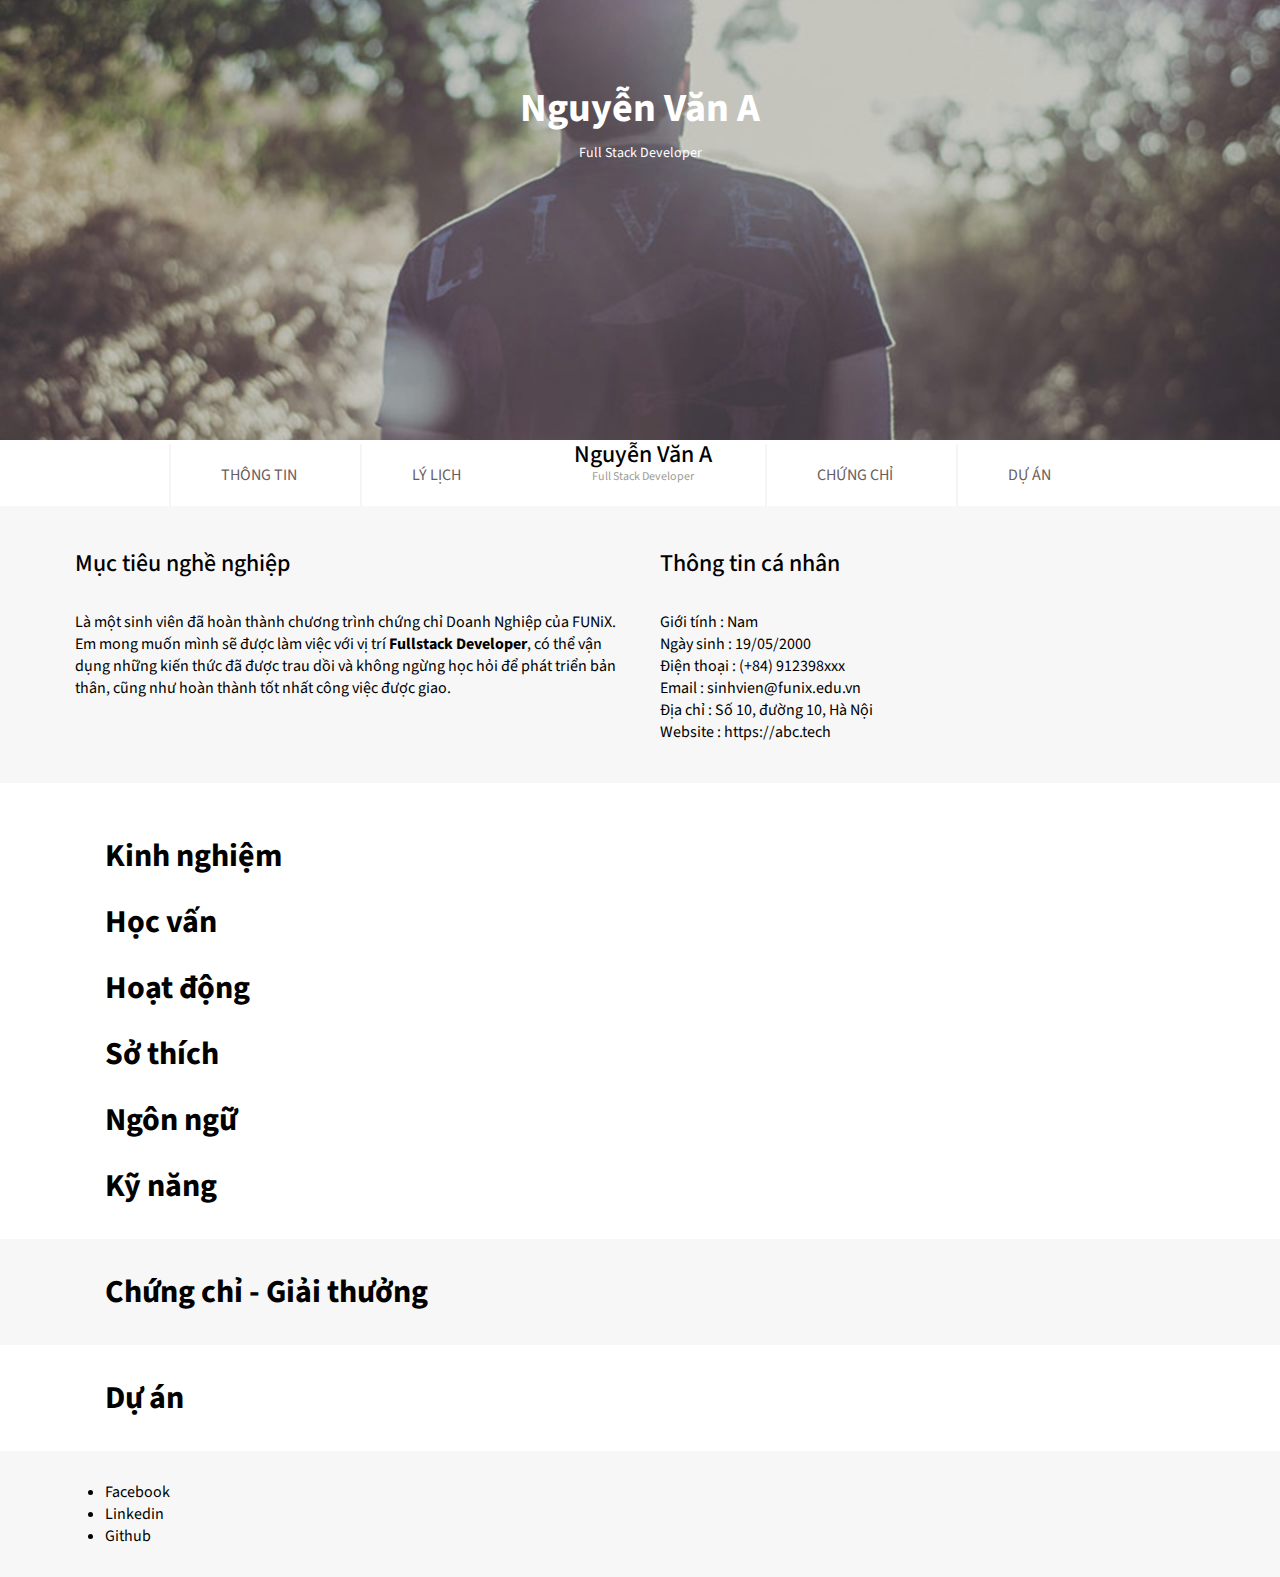
==== Assignment2/index.html @ 5d6d535c "chore: update assignment2" ====
<!DOCTYPE html>
<html lang="en">

<head>
	<meta charset="UTF-8">
	<meta http-equiv="X-UA-Compatible" content="IE=edge">
	<meta name="viewport" content="width=device-width, initial-scale=1.0">
	<link rel="preconnect" href="https://fonts.googleapis.com">
	<link rel="preconnect" href="https://fonts.googleapis.com">
	<link rel="preconnect" href="https://fonts.gstatic.com" crossorigin>
	<link rel="stylesheet" href="https://cdnjs.cloudflare.com/ajax/libs/font-awesome/6.2.1/css/all.min.css"
		integrity="sha512-MV7K8+y+gLIBoVD59lQIYicR65iaqukzvf/nwasF0nqhPay5w/9lJmVM2hMDcnK1OnMGCdVK+iQrJ7lzPJQd1w=="
		crossorigin="anonymous" referrerpolicy="no-referrer" />
	<link
		href="https://fonts.googleapis.com/css2?family=Roboto:ital,wght@0,100;0,300;0,400;0,500;0,700;0,900;1,100;1,300;1,400;1,500;1,700;1,900&family=Source+Sans+Pro:ital,wght@0,200;0,300;0,400;0,600;0,700;0,900;1,200;1,300;1,400;1,600;1,700;1,900&display=swap"
		rel="stylesheet">
	<link rel="stylesheet" href="./css/style.css">
	<link rel="stylesheet" href="./css/font.css">
	<title>Assignment 02</title>
</head>

<body>
	<div id="banner">
		<div class="content">
			<h1>Nguyễn Văn A</h1>
			<span>Full Stack Developer</span>
		</div>
	</div>
	<section id="nav-bar">
		<nav class="container">
			<a href="#"><span>Thông tin</span> <i class="fa-solid fa-user"></i></a>
			<a href="#"><span>Lý lịch</span> <i class="fa-solid fa-file-invoice"></i></i></a>
			<a href="#">
				<h2>Nguyễn Văn A</h2>
				<span>Full Stack Developer</span>
			</a>
			<a href="#"><span>Chứng chỉ</span> <i class="fa-sharp fa-solid fa-envelope "></i></a>
			<a href="#"><span>Dự án</span><i class="fa-sharp fa-solid fa-star"></i></a>
		</nav>
	</section>
	<section id="about" class="bg-grey">
		<div class="container">
			<div id="target">
				<h1 class="section-title">Mục tiêu nghề nghiệp</h1>
				<p> Là một sinh viên đã hoàn thành chương trình chứng chỉ Doanh Nghiệp của FUNiX. Em mong muốn mình sẽ
					được làm việc với vị trí <b>Fullstack Developer</b>, có thể vận dụng những kiến thức đã được trau
					dồi và không ngừng học hỏi để phát triển bản thân, cũng như hoàn thành tốt nhất công việc được giao.
				</p>
			</div>
			<div id="personal-info">
				<h1 class="section-title">Thông tin cá nhân</h1>
				<ul class="mt-40 info">
					<li><span>Giới tính</span> : Nam</li>
					<li><span>Ngày sinh</span> : 19/05/2000</li>
					<li><span>Điện thoại</span> : (+84) 912398xxx</li>
					<li><span>Email</span> : sinhvien@funix.edu.vn</li>
					<li><span>Địa chỉ</span> : Số 10, đường 10, Hà Nội</li>
					<li><span>Website</span> : https://abc.tech</li>
				</ul>
			</div>
		</div>
	</section>
	<section id="job-info">
		<div class="container">
			<div style="margin-top: 20px">
				<h1>Kinh nghiệm</h1>
			</div>
			<div style="margin-top: 20px">
				<h1>Học vấn</h1>
			</div>
			<div style="margin-top: 20px">
				<h1>Hoạt động</h1>
			</div>
			<div style="margin-top: 20px">
				<h1>Sở thích</h1>
			</div>
			<div style="margin-top: 20px">
				<h1>Ngôn ngữ</h1>
			</div>
			<div style="margin-top: 20px">
				<h1>Kỹ năng</h1>
			</div>
		</div>
	</section>
	<section id="certificate" class="bg-grey">
		<div class="container">
			<h1 class="section-title"> Chứng chỉ - Giải thưởng </h1>
		</div>
	</section>
	<section id="project">
		<div class="container">
			<h1 class="section-title"> Dự án </h1>
		</div>
	</section>
	<section id="footer" class="bg-grey">
		<div class="container">
			<ul>
				<li>Facebook</li>
				<li>Linkedin</li>
				<li>Github</li>
			</ul>
		</div>
	</section>
</body>

</html>
---- Assignment2/css/style.css ----
* {
    margin: 0px;
    padding: 0px;
    box-sizing: border-box;
}
body {
    font-family: 'Source Sans Pro', sans-serif;
}

.bg-grey {
    background: #f7f7f7;
}

section > .container{
    width: 1170px;
    margin: auto;
    display: block;
    padding: 30px 50px;
}

#nav-bar {
    text-align: center;
}

/* Banner */
#banner {
    color: white;
    height: 440px;
    background-image: url(../images/banner.jpg);
    background-size: cover;
    background-position: top;
    background-repeat: no-repeat;
}
#banner div.content {
    width: 100%;
    height: 100%;
    text-align: center;
    background-color: #4a424242;
    padding-top: 80px;
    font-size: 20px;
    z-index: 2;
}
#banner span {
    font-size: 14px;
}
/* Navbar */
#nav-bar .container {
    padding: 0px;
}
#nav-bar nav.container a{
    min-height: 100%;
    padding: 20px 50px;
    text-align: center;
    border-left: 2px solid whitesmoke;
    font-size: 16px;
    display: inline-block;
    text-decoration: none;
    text-transform: uppercase;
    color: rgb(105, 93, 93);
}
#nav-bar nav.container a:nth-child(3) {
    border-left: none;
    padding: 0px;
    height: 100%;
    padding: 5px 50px;
    display: inline-block;
    line-height: 20px;
}
#nav-bar nav.container a:nth-child(3) span {
    text-transform: capitalize;
    font-size: 12px;
    color: rgb(156, 156, 149);
}
#nav-bar nav.container a:nth-child(3) h2 {
    font-weight: 500;
    text-transform: capitalize;
    color: black;
    font-size: 24px;
}
#nav-bar nav.container i {
    margin-left: 10px;
    font-size: 12px;
    color: #0079bc;
}
/* about */
#about .container {
    display: grid;
    grid-template-columns: 1fr 1fr;
    padding: 0px;
}
#about .container > div {
    padding: 40px 20px;
}
#target {
    background-color: #f7f7f7;
}
#about .container > div .section-title {
    font-size: 24px;
    font-weight: 500;
    color: black;
    margin-bottom: 30px;
}
#personal-info .info {
    list-style: none;
}
---- Assignment2/css/font.css ----
@font-face {
	font-family: 'open_sanslight';
	src: url('../fonts/OpenSans-Light-webfont.eot');
	src: url('../fonts/OpenSans-Light-webfont.eot#iefix') format('embedded-opentype'),
		url('../fonts/OpenSans-Light-webfont.woff') format('woff'),
		url('../fonts/OpenSans-Light-webfont.ttf') format('truetype'),
		url('../fonts/OpenSans-Light-webfont.svg#open_sanslight') format('svg');
	font-weight: normal;
	font-style: normal;

}

@font-face {
	font-family: 'open_sansitalic';
	src: url('../fonts/OpenSans-Italic-webfont.eot');
	src: url('../fonts/OpenSans-Italic-webfont.eot#iefix') format('embedded-opentype'),
		url('../fonts/OpenSans-Italic-webfont.woff') format('woff'),
		url('../fonts/OpenSans-Italic-webfont.ttf') format('truetype'),
		url('../fonts/OpenSans-Italic-webfont.svg#open_sansitalic') format('svg');
	font-weight: normal;
	font-style: normal;

}

@font-face {
	font-family: 'open_sanssemibold';
	src: url('../fonts/OpenSans-Semibold-webfont.eot');
	src: url('../fonts/OpenSans-Semibold-webfont.eot#iefix') format('embedded-opentype'),
		url('../fonts/OpenSans-Semibold-webfont.woff') format('woff'),
		url('../fonts/OpenSans-Semibold-webfont.ttf') format('truetype'),
		url('../fonts/OpenSans-Semibold-webfont.svg#open_sanssemibold') format('svg');
	font-weight: normal;
	font-style: normal;

}


@font-face {
	font-family: 'open_sanslight_italic';
	src: url('../fonts/OpenSans-LightItalic-webfont.eot');
	src: url('../fonts/OpenSans-LightItalic-webfont.eot#iefix') format('embedded-opentype'),
		url('../fonts/OpenSans-LightItalic-webfont.woff') format('woff'),
		url('../fonts/OpenSans-LightItalic-webfont.ttf') format('truetype'),
		url('../fonts/OpenSans-LightItalic-webfont.svg#open_sanslight_italic') format('svg');
	font-weight: normal;
	font-style: normal;

}

@font-face {
	font-family: 'open_sansregular';
	src: url('../fonts/OpenSans-Regular-webfont.eot');
	src: url('../fonts/OpenSans-Regular-webfont.eot#iefix') format('embedded-opentype'),
		url('../fonts/OpenSans-Regular-webfont.woff') format('woff'),
		url('../fonts/OpenSans-Regular-webfont.ttf') format('truetype'),
		url('../fonts/OpenSans-Regular-webfont.svg#open_sansregular') format('svg');
	font-weight: normal;
	font-style: normal;

}


@font-face {
	font-family: 'fontello';
	src: url('../fonts/fontello.eot');
	src: url('../fonts/fontello.eot#iefix') format('embedded-opentype'),
		url('../fonts/fontello.woff') format('woff'),
		url('../fonts/fontello.ttf') format('truetype'),
		url('../fonts/fontello.svg#fontello') format('svg');
	font-weight: normal;
	font-style: normal;
}

[class^="icon-"]:before,
[class*=" icon-"]:before {
	font-family: "fontello";
	font-style: normal;
	font-weight: normal;
	speak: none;

	display: inline-block;
	text-decoration: inherit;
	width: 1em;
	margin-right: .2em;
	text-align: center;
	/* opacity: .8; */

	/* For safety - reset parent styles, that can break glyph codes*/
	font-variant: normal;
	text-transform: none;

	/* fix buttons height, for twitter bootstrap */
	line-height: 1em;

	/* Animation center compensation - margins should be symmetric */
	/* remove if not needed */
	margin-left: .2em;

	/* you can be more comfortable with increased icons size */
	/* font-size: 120%; */

	/* Font smoothing. That was taken from TWBS */
	-webkit-font-smoothing: antialiased;
	-moz-osx-font-smoothing: grayscale;

	/* Uncomment for 3D effect */
	/* text-shadow: 1px 1px 1px rgba(127, 127, 127, 0.3); */
}

.icon-emo-happy:before {
	content: '\e800';
}

/* '' */
.icon-emo-wink:before {
	content: '\e801';
}

/* '' */
.icon-emo-wink2:before {
	content: '\e802';
}

/* '' */
.icon-emo-unhappy:before {
	content: '\e803';
}

/* '' */
.icon-emo-sleep:before {
	content: '\e804';
}

/* '' */
.icon-emo-thumbsup:before {
	content: '\e805';
}

/* '' */
.icon-emo-devil:before {
	content: '\e806';
}

/* '' */
.icon-emo-surprised:before {
	content: '\e807';
}

/* '' */
.icon-emo-tongue:before {
	content: '\e808';
}

/* '' */
.icon-emo-coffee:before {
	content: '\e809';
}

/* '' */
.icon-emo-sunglasses:before {
	content: '\e80a';
}

/* '' */
.icon-emo-displeased:before {
	content: '\e80b';
}

/* '' */
.icon-emo-beer:before {
	content: '\e80c';
}

/* '' */
.icon-emo-grin:before {
	content: '\e80d';
}

/* '' */
.icon-emo-angry:before {
	content: '\e80e';
}

/* '' */
.icon-emo-saint:before {
	content: '\e80f';
}

/* '' */
.icon-emo-cry:before {
	content: '\e810';
}

/* '' */
.icon-emo-shoot:before {
	content: '\e811';
}

/* '' */
.icon-emo-squint:before {
	content: '\e812';
}

/* '' */
.icon-emo-laugh:before {
	content: '\e813';
}

/* '' */
.icon-spin1:before {
	content: '\e814';
}

/* '' */
.icon-spin2:before {
	content: '\e815';
}

/* '' */
.icon-spin3:before {
	content: '\e816';
}

/* '' */
.icon-spin4:before {
	content: '\e817';
}

/* '' */
.icon-spin5:before {
	content: '\e818';
}

/* '' */
.icon-spin6:before {
	content: '\e819';
}

/* '' */
.icon-firefox:before {
	content: '\e81a';
}

/* '' */
.icon-chrome:before {
	content: '\e81b';
}

/* '' */
.icon-opera:before {
	content: '\e81c';
}

/* '' */
.icon-ie:before {
	content: '\e81d';
}

/* '' */
.icon-crown:before {
	content: '\e81e';
}

/* '' */
.icon-crown-plus:before {
	content: '\e81f';
}

/* '' */
.icon-crown-minus:before {
	content: '\e820';
}

/* '' */
.icon-marquee:before {
	content: '\e821';
}

/* '' */
.icon-glass:before {
	content: '\e822';
}

/* '' */
.icon-music:before {
	content: '\e823';
}

/* '' */
.icon-search:before {
	content: '\e824';
}

/* '' */
.icon-mail:before {
	content: '\e825';
}

/* '' */
.icon-mail-alt:before {
	content: '\e826';
}

/* '' */
.icon-mail-squared:before {
	content: '\e827';
}

/* '' */
.icon-heart:before {
	content: '\e828';
}

/* '' */
.icon-heart-empty:before {
	content: '\e829';
}

/* '' */
.icon-star-1:before {
	content: '\e82a';
}

/* '' */
.icon-star-empty-1:before {
	content: '\e82b';
}

/* '' */
.icon-star-half:before {
	content: '\e82c';
}

/* '' */
.icon-star-half-alt:before {
	content: '\e82d';
}

/* '' */
.icon-user:before {
	content: '\e82e';
}

/* '' */
.icon-user-plus:before {
	content: '\e82f';
}

/* '' */
.icon-user-times:before {
	content: '\e830';
}

/* '' */
.icon-users:before {
	content: '\e831';
}

/* '' */
.icon-male:before {
	content: '\e832';
}

/* '' */
.icon-female:before {
	content: '\e833';
}

/* '' */
.icon-child:before {
	content: '\e834';
}

/* '' */
.icon-user-secret:before {
	content: '\e835';
}

/* '' */
.icon-video:before {
	content: '\e836';
}

/* '' */
.icon-videocam:before {
	content: '\e837';
}

/* '' */
.icon-picture:before {
	content: '\e838';
}

/* '' */
.icon-camera:before {
	content: '\e839';
}

/* '' */
.icon-camera-alt:before {
	content: '\e83a';
}

/* '' */
.icon-th-large:before {
	content: '\e83b';
}

/* '' */
.icon-th:before {
	content: '\e83c';
}

/* '' */
.icon-th-list:before {
	content: '\e83d';
}

/* '' */
.icon-ok:before {
	content: '\e83e';
}

/* '' */
.icon-ok-circled:before {
	content: '\e83f';
}

/* '' */
.icon-ok-circled2:before {
	content: '\e840';
}

/* '' */
.icon-ok-squared:before {
	content: '\e841';
}

/* '' */
.icon-cancel:before {
	content: '\e842';
}

/* '' */
.icon-cancel-circled:before {
	content: '\e843';
}

/* '' */
.icon-cancel-circled2:before {
	content: '\e844';
}

/* '' */
.icon-plus:before {
	content: '\e845';
}

/* '' */
.icon-plus-circled:before {
	content: '\e846';
}

/* '' */
.icon-plus-squared:before {
	content: '\e847';
}

/* '' */
.icon-plus-squared-alt:before {
	content: '\e848';
}

/* '' */
.icon-minus:before {
	content: '\e849';
}

/* '' */
.icon-minus-circled:before {
	content: '\e84a';
}

/* '' */
.icon-minus-squared:before {
	content: '\e84b';
}

/* '' */
.icon-minus-squared-alt:before {
	content: '\e84c';
}

/* '' */
.icon-help:before {
	content: '\e84d';
}

/* '' */
.icon-help-circled:before {
	content: '\e84e';
}

/* '' */
.icon-info-circled:before {
	content: '\e84f';
}

/* '' */
.icon-info:before {
	content: '\e850';
}

/* '' */
.icon-home:before {
	content: '\e851';
}

/* '' */
.icon-link:before {
	content: '\e852';
}

/* '' */
.icon-unlink:before {
	content: '\e853';
}

/* '' */
.icon-link-ext:before {
	content: '\e854';
}

/* '' */
.icon-link-ext-alt:before {
	content: '\e855';
}

/* '' */
.icon-attach:before {
	content: '\e856';
}

/* '' */
.icon-lock:before {
	content: '\e857';
}

/* '' */
.icon-lock-open:before {
	content: '\e858';
}

/* '' */
.icon-lock-open-alt:before {
	content: '\e859';
}

/* '' */
.icon-pin:before {
	content: '\e85a';
}

/* '' */
.icon-eye:before {
	content: '\e85b';
}

/* '' */
.icon-eye-off:before {
	content: '\e85c';
}

/* '' */
.icon-tag-1:before {
	content: '\e85d';
}

/* '' */
.icon-tags:before {
	content: '\e85e';
}

/* '' */
.icon-bookmark:before {
	content: '\e85f';
}

/* '' */
.icon-bookmark-empty:before {
	content: '\e860';
}

/* '' */
.icon-flag:before {
	content: '\e861';
}

/* '' */
.icon-flag-empty:before {
	content: '\e862';
}

/* '' */
.icon-flag-checkered:before {
	content: '\e863';
}

/* '' */
.icon-thumbs-up:before {
	content: '\e864';
}

/* '' */
.icon-thumbs-down:before {
	content: '\e865';
}

/* '' */
.icon-thumbs-up-alt:before {
	content: '\e866';
}

/* '' */
.icon-thumbs-down-alt:before {
	content: '\e867';
}

/* '' */
.icon-download:before {
	content: '\e868';
}

/* '' */
.icon-upload:before {
	content: '\e869';
}

/* '' */
.icon-download-cloud:before {
	content: '\e86a';
}

/* '' */
.icon-upload-cloud:before {
	content: '\e86b';
}

/* '' */
.icon-reply:before {
	content: '\e86c';
}

/* '' */
.icon-reply-all:before {
	content: '\e86d';
}

/* '' */
.icon-forward:before {
	content: '\e86e';
}

/* '' */
.icon-quote-left:before {
	content: '\e86f';
}

/* '' */
.icon-quote-right:before {
	content: '\e870';
}

/* '' */
.icon-code:before {
	content: '\e871';
}

/* '' */
.icon-export:before {
	content: '\e872';
}

/* '' */
.icon-export-alt:before {
	content: '\e873';
}

/* '' */
.icon-share:before {
	content: '\e874';
}

/* '' */
.icon-share-squared:before {
	content: '\e875';
}

/* '' */
.icon-pencil:before {
	content: '\e876';
}

/* '' */
.icon-pencil-squared:before {
	content: '\e877';
}

/* '' */
.icon-edit:before {
	content: '\e878';
}

/* '' */
.icon-print:before {
	content: '\e879';
}

/* '' */
.icon-retweet:before {
	content: '\e87a';
}

/* '' */
.icon-keyboard:before {
	content: '\e87b';
}

/* '' */
.icon-gamepad:before {
	content: '\e87c';
}

/* '' */
.icon-comment:before {
	content: '\e87d';
}

/* '' */
.icon-chat:before {
	content: '\e87e';
}

/* '' */
.icon-comment-empty:before {
	content: '\e87f';
}

/* '' */
.icon-chat-empty:before {
	content: '\e880';
}

/* '' */
.icon-bell:before {
	content: '\e881';
}

/* '' */
.icon-bell-alt:before {
	content: '\e882';
}

/* '' */
.icon-bell-off:before {
	content: '\e883';
}

/* '' */
.icon-bell-off-empty:before {
	content: '\e884';
}

/* '' */
.icon-attention-alt:before {
	content: '\e885';
}

/* '' */
.icon-attention:before {
	content: '\e886';
}

/* '' */
.icon-attention-circled:before {
	content: '\e887';
}

/* '' */
.icon-location:before {
	content: '\e888';
}

/* '' */
.icon-direction:before {
	content: '\e889';
}

/* '' */
.icon-compass:before {
	content: '\e88a';
}

/* '' */
.icon-trash:before {
	content: '\e88b';
}

/* '' */
.icon-trash-empty:before {
	content: '\e88c';
}

/* '' */
.icon-doc:before {
	content: '\e88d';
}

/* '' */
.icon-docs:before {
	content: '\e88e';
}

/* '' */
.icon-doc-text:before {
	content: '\e88f';
}

/* '' */
.icon-doc-inv:before {
	content: '\e890';
}

/* '' */
.icon-doc-text-inv:before {
	content: '\e891';
}

/* '' */
.icon-file-pdf:before {
	content: '\e892';
}

/* '' */
.icon-file-word:before {
	content: '\e893';
}

/* '' */
.icon-file-excel:before {
	content: '\e894';
}

/* '' */
.icon-file-powerpoint:before {
	content: '\e895';
}

/* '' */
.icon-file-image:before {
	content: '\e896';
}

/* '' */
.icon-file-archive:before {
	content: '\e897';
}

/* '' */
.icon-file-audio:before {
	content: '\e898';
}

/* '' */
.icon-file-video:before {
	content: '\e899';
}

/* '' */
.icon-file-code:before {
	content: '\e89a';
}

/* '' */
.icon-folder:before {
	content: '\e89b';
}

/* '' */
.icon-folder-open:before {
	content: '\e89c';
}

/* '' */
.icon-folder-empty:before {
	content: '\e89d';
}

/* '' */
.icon-folder-open-empty:before {
	content: '\e89e';
}

/* '' */
.icon-box:before {
	content: '\e89f';
}

/* '' */
.icon-rss:before {
	content: '\e8a0';
}

/* '' */
.icon-rss-squared:before {
	content: '\e8a1';
}

/* '' */
.icon-phone:before {
	content: '\e8a2';
}

/* '' */
.icon-phone-squared:before {
	content: '\e8a3';
}

/* '' */
.icon-fax:before {
	content: '\e8a4';
}

/* '' */
.icon-menu:before {
	content: '\e8a5';
}

/* '' */
.icon-cog:before {
	content: '\e8a6';
}

/* '' */
.icon-cog-alt:before {
	content: '\e8a7';
}

/* '' */
.icon-wrench:before {
	content: '\e8a8';
}

/* '' */
.icon-sliders:before {
	content: '\e8a9';
}

/* '' */
.icon-basket:before {
	content: '\e8aa';
}

/* '' */
.icon-cart-plus:before {
	content: '\e8ab';
}

/* '' */
.icon-cart-arrow-down:before {
	content: '\e8ac';
}

/* '' */
.icon-calendar:before {
	content: '\e8ad';
}

/* '' */
.icon-calendar-empty:before {
	content: '\e8ae';
}

/* '' */
.icon-login:before {
	content: '\e8af';
}

/* '' */
.icon-logout:before {
	content: '\e8b0';
}

/* '' */
.icon-mic:before {
	content: '\e8b1';
}

/* '' */
.icon-mute:before {
	content: '\e8b2';
}

/* '' */
.icon-volume-off:before {
	content: '\e8b3';
}

/* '' */
.icon-volume-down:before {
	content: '\e8b4';
}

/* '' */
.icon-volume-up:before {
	content: '\e8b5';
}

/* '' */
.icon-headphones:before {
	content: '\e8b6';
}

/* '' */
.icon-clock:before {
	content: '\e8b7';
}

/* '' */
.icon-lightbulb:before {
	content: '\e8b8';
}

/* '' */
.icon-block:before {
	content: '\e8b9';
}

/* '' */
.icon-resize-full:before {
	content: '\e8ba';
}

/* '' */
.icon-resize-full-alt:before {
	content: '\e8bb';
}

/* '' */
.icon-resize-small:before {
	content: '\e8bc';
}

/* '' */
.icon-resize-vertical:before {
	content: '\e8bd';
}

/* '' */
.icon-resize-horizontal:before {
	content: '\e8be';
}

/* '' */
.icon-move:before {
	content: '\e8bf';
}

/* '' */
.icon-zoom-in:before {
	content: '\e8c0';
}

/* '' */
.icon-zoom-out:before {
	content: '\e8c1';
}

/* '' */
.icon-down-circled2:before {
	content: '\e8c2';
}

/* '' */
.icon-up-circled2:before {
	content: '\e8c3';
}

/* '' */
.icon-left-circled2:before {
	content: '\e8c4';
}

/* '' */
.icon-right-circled2:before {
	content: '\e8c5';
}

/* '' */
.icon-down-dir:before {
	content: '\e8c6';
}

/* '' */
.icon-up-dir:before {
	content: '\e8c7';
}

/* '' */
.icon-left-dir:before {
	content: '\e8c8';
}

/* '' */
.icon-right-dir:before {
	content: '\e8c9';
}

/* '' */
.icon-down-open:before {
	content: '\e8ca';
}

/* '' */
.icon-left-open:before {
	content: '\e8cb';
}

/* '' */
.icon-right-open:before {
	content: '\e8cc';
}

/* '' */
.icon-up-open:before {
	content: '\e8cd';
}

/* '' */
.icon-angle-left:before {
	content: '\e8ce';
}

/* '' */
.icon-angle-right:before {
	content: '\e8cf';
}

/* '' */
.icon-angle-up:before {
	content: '\e8d0';
}

/* '' */
.icon-angle-down:before {
	content: '\e8d1';
}

/* '' */
.icon-angle-circled-left:before {
	content: '\e8d2';
}

/* '' */
.icon-angle-circled-right:before {
	content: '\e8d3';
}

/* '' */
.icon-angle-circled-up:before {
	content: '\e8d4';
}

/* '' */
.icon-angle-circled-down:before {
	content: '\e8d5';
}

/* '' */
.icon-angle-double-left:before {
	content: '\e8d6';
}

/* '' */
.icon-angle-double-right:before {
	content: '\e8d7';
}

/* '' */
.icon-angle-double-up:before {
	content: '\e8d8';
}

/* '' */
.icon-angle-double-down:before {
	content: '\e8d9';
}

/* '' */
.icon-down:before {
	content: '\e8da';
}

/* '' */
.icon-left:before {
	content: '\e8db';
}

/* '' */
.icon-right:before {
	content: '\e8dc';
}

/* '' */
.icon-up:before {
	content: '\e8dd';
}

/* '' */
.icon-down-big:before {
	content: '\e8de';
}

/* '' */
.icon-left-big:before {
	content: '\e8df';
}

/* '' */
.icon-right-big:before {
	content: '\e8e0';
}

/* '' */
.icon-up-big:before {
	content: '\e8e1';
}

/* '' */
.icon-right-hand:before {
	content: '\e8e2';
}

/* '' */
.icon-left-hand:before {
	content: '\e8e3';
}

/* '' */
.icon-up-hand:before {
	content: '\e8e4';
}

/* '' */
.icon-down-hand:before {
	content: '\e8e5';
}

/* '' */
.icon-left-circled:before {
	content: '\e8e6';
}

/* '' */
.icon-right-circled:before {
	content: '\e8e7';
}

/* '' */
.icon-up-circled:before {
	content: '\e8e8';
}

/* '' */
.icon-down-circled:before {
	content: '\e8e9';
}

/* '' */
.icon-cw:before {
	content: '\e8ea';
}

/* '' */
.icon-ccw:before {
	content: '\e8eb';
}

/* '' */
.icon-arrows-cw:before {
	content: '\e8ec';
}

/* '' */
.icon-level-up:before {
	content: '\e8ed';
}

/* '' */
.icon-level-down:before {
	content: '\e8ee';
}

/* '' */
.icon-shuffle:before {
	content: '\e8ef';
}

/* '' */
.icon-exchange:before {
	content: '\e8f0';
}

/* '' */
.icon-history:before {
	content: '\e8f1';
}

/* '' */
.icon-expand:before {
	content: '\e8f2';
}

/* '' */
.icon-collapse:before {
	content: '\e8f3';
}

/* '' */
.icon-expand-right:before {
	content: '\e8f4';
}

/* '' */
.icon-collapse-left:before {
	content: '\e8f5';
}

/* '' */
.icon-play:before {
	content: '\e8f6';
}

/* '' */
.icon-play-circled:before {
	content: '\e8f7';
}

/* '' */
.icon-play-circled2:before {
	content: '\e8f8';
}

/* '' */
.icon-stop:before {
	content: '\e8f9';
}

/* '' */
.icon-pause:before {
	content: '\e8fa';
}

/* '' */
.icon-to-end:before {
	content: '\e8fb';
}

/* '' */
.icon-to-end-alt:before {
	content: '\e8fc';
}

/* '' */
.icon-to-start:before {
	content: '\e8fd';
}

/* '' */
.icon-to-start-alt:before {
	content: '\e8fe';
}

/* '' */
.icon-fast-fw:before {
	content: '\e8ff';
}

/* '' */
.icon-fast-bw:before {
	content: '\e900';
}

/* '' */
.icon-eject:before {
	content: '\e901';
}

/* '' */
.icon-target:before {
	content: '\e902';
}

/* '' */
.icon-signal:before {
	content: '\e903';
}

/* '' */
.icon-wifi:before {
	content: '\e904';
}

/* '' */
.icon-award:before {
	content: '\e905';
}

/* '' */
.icon-desktop:before {
	content: '\e906';
}

/* '' */
.icon-laptop:before {
	content: '\e907';
}

/* '' */
.icon-tablet:before {
	content: '\e908';
}

/* '' */
.icon-mobile:before {
	content: '\e909';
}

/* '' */
.icon-inbox:before {
	content: '\e90a';
}

/* '' */
.icon-globe:before {
	content: '\e90b';
}

/* '' */
.icon-sun:before {
	content: '\e90c';
}

/* '' */
.icon-cloud:before {
	content: '\e90d';
}

/* '' */
.icon-flash:before {
	content: '\e90e';
}

/* '' */
.icon-moon:before {
	content: '\e90f';
}

/* '' */
.icon-umbrella-1:before {
	content: '\e910';
}

/* '' */
.icon-flight:before {
	content: '\e911';
}

/* '' */
.icon-fighter-jet:before {
	content: '\e912';
}

/* '' */
.icon-paper-plane:before {
	content: '\e913';
}

/* '' */
.icon-paper-plane-empty:before {
	content: '\e914';
}

/* '' */
.icon-space-shuttle:before {
	content: '\e915';
}

/* '' */
.icon-leaf:before {
	content: '\e916';
}

/* '' */
.icon-font:before {
	content: '\e917';
}

/* '' */
.icon-bold:before {
	content: '\e918';
}

/* '' */
.icon-medium:before {
	content: '\e919';
}

/* '' */
.icon-italic:before {
	content: '\e91a';
}

/* '' */
.icon-header:before {
	content: '\e91b';
}

/* '' */
.icon-paragraph:before {
	content: '\e91c';
}

/* '' */
.icon-text-height:before {
	content: '\e91d';
}

/* '' */
.icon-text-width:before {
	content: '\e91e';
}

/* '' */
.icon-align-left:before {
	content: '\e91f';
}

/* '' */
.icon-align-center:before {
	content: '\e920';
}

/* '' */
.icon-align-right:before {
	content: '\e921';
}

/* '' */
.icon-align-justify:before {
	content: '\e922';
}

/* '' */
.icon-list:before {
	content: '\e923';
}

/* '' */
.icon-indent-left:before {
	content: '\e924';
}

/* '' */
.icon-indent-right:before {
	content: '\e925';
}

/* '' */
.icon-list-bullet:before {
	content: '\e926';
}

/* '' */
.icon-list-numbered:before {
	content: '\e927';
}

/* '' */
.icon-strike:before {
	content: '\e928';
}

/* '' */
.icon-underline:before {
	content: '\e929';
}

/* '' */
.icon-superscript:before {
	content: '\e92a';
}

/* '' */
.icon-subscript:before {
	content: '\e92b';
}

/* '' */
.icon-table:before {
	content: '\e92c';
}

/* '' */
.icon-columns:before {
	content: '\e92d';
}

/* '' */
.icon-crop:before {
	content: '\e92e';
}

/* '' */
.icon-scissors:before {
	content: '\e92f';
}

/* '' */
.icon-paste:before {
	content: '\e930';
}

/* '' */
.icon-briefcase:before {
	content: '\e931';
}

/* '' */
.icon-suitcase:before {
	content: '\e932';
}

/* '' */
.icon-ellipsis:before {
	content: '\e933';
}

/* '' */
.icon-ellipsis-vert:before {
	content: '\e934';
}

/* '' */
.icon-off:before {
	content: '\e935';
}

/* '' */
.icon-road:before {
	content: '\e936';
}

/* '' */
.icon-list-alt:before {
	content: '\e937';
}

/* '' */
.icon-qrcode:before {
	content: '\e938';
}

/* '' */
.icon-barcode:before {
	content: '\e939';
}

/* '' */
.icon-book:before {
	content: '\e93a';
}

/* '' */
.icon-ajust:before {
	content: '\e93b';
}

/* '' */
.icon-tint:before {
	content: '\e93c';
}

/* '' */
.icon-toggle-off:before {
	content: '\e93d';
}

/* '' */
.icon-toggle-on:before {
	content: '\e93e';
}

/* '' */
.icon-check:before {
	content: '\e93f';
}

/* '' */
.icon-check-empty:before {
	content: '\e940';
}

/* '' */
.icon-circle:before {
	content: '\e941';
}

/* '' */
.icon-circle-empty:before {
	content: '\e942';
}

/* '' */
.icon-circle-thin:before {
	content: '\e943';
}

/* '' */
.icon-circle-notch:before {
	content: '\e944';
}

/* '' */
.icon-dot-circled:before {
	content: '\e945';
}

/* '' */
.icon-asterisk:before {
	content: '\e946';
}

/* '' */
.icon-gift:before {
	content: '\e947';
}

/* '' */
.icon-fire:before {
	content: '\e948';
}

/* '' */
.icon-magnet:before {
	content: '\e949';
}

/* '' */
.icon-chart-bar:before {
	content: '\e94a';
}

/* '' */
.icon-chart-area:before {
	content: '\e94b';
}

/* '' */
.icon-chart-pie:before {
	content: '\e94c';
}

/* '' */
.icon-chart-line:before {
	content: '\e94d';
}

/* '' */
.icon-ticket:before {
	content: '\e94e';
}

/* '' */
.icon-credit-card:before {
	content: '\e94f';
}

/* '' */
.icon-floppy:before {
	content: '\e950';
}

/* '' */
.icon-megaphone:before {
	content: '\e951';
}

/* '' */
.icon-hdd:before {
	content: '\e952';
}

/* '' */
.icon-key:before {
	content: '\e953';
}

/* '' */
.icon-fork:before {
	content: '\e954';
}

/* '' */
.icon-rocket:before {
	content: '\e955';
}

/* '' */
.icon-bug:before {
	content: '\e956';
}

/* '' */
.icon-certificate:before {
	content: '\e957';
}

/* '' */
.icon-tasks:before {
	content: '\e958';
}

/* '' */
.icon-filter:before {
	content: '\e959';
}

/* '' */
.icon-beaker:before {
	content: '\e95a';
}

/* '' */
.icon-magic:before {
	content: '\e95b';
}

/* '' */
.icon-cab:before {
	content: '\e95c';
}

/* '' */
.icon-taxi:before {
	content: '\e95d';
}

/* '' */
.icon-truck:before {
	content: '\e95e';
}

/* '' */
.icon-bus:before {
	content: '\e95f';
}

/* '' */
.icon-bicycle:before {
	content: '\e960';
}

/* '' */
.icon-motorcycle:before {
	content: '\e961';
}

/* '' */
.icon-train:before {
	content: '\e962';
}

/* '' */
.icon-subway:before {
	content: '\e963';
}

/* '' */
.icon-ship:before {
	content: '\e964';
}

/* '' */
.icon-money:before {
	content: '\e965';
}

/* '' */
.icon-euro:before {
	content: '\e966';
}

/* '' */
.icon-pound:before {
	content: '\e967';
}

/* '' */
.icon-dollar:before {
	content: '\e968';
}

/* '' */
.icon-rupee:before {
	content: '\e969';
}

/* '' */
.icon-yen:before {
	content: '\e96a';
}

/* '' */
.icon-rouble:before {
	content: '\e96b';
}

/* '' */
.icon-shekel:before {
	content: '\e96c';
}

/* '' */
.icon-try:before {
	content: '\e96d';
}

/* '' */
.icon-won:before {
	content: '\e96e';
}

/* '' */
.icon-bitcoin:before {
	content: '\e96f';
}

/* '' */
.icon-viacoin:before {
	content: '\e970';
}

/* '' */
.icon-sort:before {
	content: '\e971';
}

/* '' */
.icon-sort-down:before {
	content: '\e972';
}

/* '' */
.icon-sort-up:before {
	content: '\e973';
}

/* '' */
.icon-sort-alt-up:before {
	content: '\e974';
}

/* '' */
.icon-sort-alt-down:before {
	content: '\e975';
}

/* '' */
.icon-sort-name-up:before {
	content: '\e976';
}

/* '' */
.icon-sort-name-down:before {
	content: '\e977';
}

/* '' */
.icon-sort-number-up:before {
	content: '\e978';
}

/* '' */
.icon-sort-number-down:before {
	content: '\e979';
}

/* '' */
.icon-hammer:before {
	content: '\e97a';
}

/* '' */
.icon-gauge:before {
	content: '\e97b';
}

/* '' */
.icon-sitemap:before {
	content: '\e97c';
}

/* '' */
.icon-spinner:before {
	content: '\e97d';
}

/* '' */
.icon-coffee:before {
	content: '\e97e';
}

/* '' */
.icon-food:before {
	content: '\e97f';
}

/* '' */
.icon-beer:before {
	content: '\e980';
}

/* '' */
.icon-user-md:before {
	content: '\e981';
}

/* '' */
.icon-stethoscope:before {
	content: '\e982';
}

/* '' */
.icon-heartbeat:before {
	content: '\e983';
}

/* '' */
.icon-ambulance:before {
	content: '\e984';
}

/* '' */
.icon-medkit:before {
	content: '\e985';
}

/* '' */
.icon-h-sigh:before {
	content: '\e986';
}

/* '' */
.icon-bed:before {
	content: '\e987';
}

/* '' */
.icon-hospital:before {
	content: '\e988';
}

/* '' */
.icon-building:before {
	content: '\e989';
}

/* '' */
.icon-building-filled:before {
	content: '\e98a';
}

/* '' */
.icon-bank:before {
	content: '\e98b';
}

/* '' */
.icon-smile:before {
	content: '\e98c';
}

/* '' */
.icon-frown:before {
	content: '\e98d';
}

/* '' */
.icon-meh:before {
	content: '\e98e';
}

/* '' */
.icon-anchor:before {
	content: '\e98f';
}

/* '' */
.icon-terminal:before {
	content: '\e990';
}

/* '' */
.icon-eraser:before {
	content: '\e991';
}

/* '' */
.icon-puzzle:before {
	content: '\e992';
}

/* '' */
.icon-shield:before {
	content: '\e993';
}

/* '' */
.icon-extinguisher:before {
	content: '\e994';
}

/* '' */
.icon-bullseye:before {
	content: '\e995';
}

/* '' */
.icon-wheelchair:before {
	content: '\e996';
}

/* '' */
.icon-language:before {
	content: '\e997';
}

/* '' */
.icon-graduation-cap:before {
	content: '\e998';
}

/* '' */
.icon-paw:before {
	content: '\e999';
}

/* '' */
.icon-spoon:before {
	content: '\e99a';
}

/* '' */
.icon-cube:before {
	content: '\e99b';
}

/* '' */
.icon-cubes:before {
	content: '\e99c';
}

/* '' */
.icon-recycle:before {
	content: '\e99d';
}

/* '' */
.icon-tree:before {
	content: '\e99e';
}

/* '' */
.icon-database:before {
	content: '\e99f';
}

/* '' */
.icon-server:before {
	content: '\e9a0';
}

/* '' */
.icon-lifebuoy:before {
	content: '\e9a1';
}

/* '' */
.icon-rebel:before {
	content: '\e9a2';
}

/* '' */
.icon-empire:before {
	content: '\e9a3';
}

/* '' */
.icon-bomb:before {
	content: '\e9a4';
}

/* '' */
.icon-soccer-ball:before {
	content: '\e9a5';
}

/* '' */
.icon-tty:before {
	content: '\e9a6';
}

/* '' */
.icon-binoculars:before {
	content: '\e9a7';
}

/* '' */
.icon-plug:before {
	content: '\e9a8';
}

/* '' */
.icon-newspaper:before {
	content: '\e9a9';
}

/* '' */
.icon-calc:before {
	content: '\e9aa';
}

/* '' */
.icon-copyright:before {
	content: '\e9ab';
}

/* '' */
.icon-at:before {
	content: '\e9ac';
}

/* '' */
.icon-eyedropper:before {
	content: '\e9ad';
}

/* '' */
.icon-brush:before {
	content: '\e9ae';
}

/* '' */
.icon-birthday:before {
	content: '\e9af';
}

/* '' */
.icon-diamond:before {
	content: '\e9b0';
}

/* '' */
.icon-street-view:before {
	content: '\e9b1';
}

/* '' */
.icon-venus:before {
	content: '\e9b2';
}

/* '' */
.icon-mars:before {
	content: '\e9b3';
}

/* '' */
.icon-mercury:before {
	content: '\e9b4';
}

/* '' */
.icon-transgender:before {
	content: '\e9b5';
}

/* '' */
.icon-transgender-alt:before {
	content: '\e9b6';
}

/* '' */
.icon-venus-double:before {
	content: '\e9b7';
}

/* '' */
.icon-mars-double:before {
	content: '\e9b8';
}

/* '' */
.icon-venus-mars:before {
	content: '\e9b9';
}

/* '' */
.icon-mars-stroke:before {
	content: '\e9ba';
}

/* '' */
.icon-mars-stroke-v:before {
	content: '\e9bb';
}

/* '' */
.icon-mars-stroke-h:before {
	content: '\e9bc';
}

/* '' */
.icon-neuter:before {
	content: '\e9bd';
}

/* '' */
.icon-cc-visa:before {
	content: '\e9be';
}

/* '' */
.icon-cc-mastercard:before {
	content: '\e9bf';
}

/* '' */
.icon-cc-discover:before {
	content: '\e9c0';
}

/* '' */
.icon-cc-amex:before {
	content: '\e9c1';
}

/* '' */
.icon-cc-paypal:before {
	content: '\e9c2';
}

/* '' */
.icon-cc-stripe:before {
	content: '\e9c3';
}

/* '' */
.icon-adn:before {
	content: '\e9c4';
}

/* '' */
.icon-android:before {
	content: '\e9c5';
}

/* '' */
.icon-angellist:before {
	content: '\e9c6';
}

/* '' */
.icon-apple:before {
	content: '\e9c7';
}

/* '' */
.icon-behance:before {
	content: '\e9c8';
}

/* '' */
.icon-behance-squared:before {
	content: '\e9c9';
}

/* '' */
.icon-bitbucket:before {
	content: '\e9ca';
}

/* '' */
.icon-bitbucket-squared:before {
	content: '\e9cb';
}

/* '' */
.icon-buysellads:before {
	content: '\e9cc';
}

/* '' */
.icon-cc:before {
	content: '\e9cd';
}

/* '' */
.icon-codeopen:before {
	content: '\e9ce';
}

/* '' */
.icon-connectdevelop:before {
	content: '\e9cf';
}

/* '' */
.icon-css3:before {
	content: '\e9d0';
}

/* '' */
.icon-dashcube:before {
	content: '\e9d1';
}

/* '' */
.icon-delicious:before {
	content: '\e9d2';
}

/* '' */
.icon-deviantart:before {
	content: '\e9d3';
}

/* '' */
.icon-digg:before {
	content: '\e9d4';
}

/* '' */
.icon-dribbble:before {
	content: '\e9d5';
}

/* '' */
.icon-dropbox:before {
	content: '\e9d6';
}

/* '' */
.icon-drupal:before {
	content: '\e9d7';
}

/* '' */
.icon-facebook:before {
	content: '\e9d8';
}

/* '' */
.icon-facebook-squared:before {
	content: '\e9d9';
}

/* '' */
.icon-facebook-official:before {
	content: '\e9da';
}

/* '' */
.icon-flickr:before {
	content: '\e9db';
}

/* '' */
.icon-forumbee:before {
	content: '\e9dc';
}

/* '' */
.icon-foursquare:before {
	content: '\e9dd';
}

/* '' */
.icon-git-squared:before {
	content: '\e9de';
}

/* '' */
.icon-git:before {
	content: '\e9df';
}

/* '' */
.icon-github:before {
	content: '\e9e0';
}

/* '' */
.icon-github-squared:before {
	content: '\e9e1';
}

/* '' */
.icon-github-circled:before {
	content: '\e9e2';
}

/* '' */
.icon-gittip:before {
	content: '\e9e3';
}

/* '' */
.icon-google:before {
	content: '\e9e4';
}

/* '' */
.icon-gplus:before {
	content: '\e9e5';
}

/* '' */
.icon-gplus-squared:before {
	content: '\e9e6';
}

/* '' */
.icon-gwallet:before {
	content: '\e9e7';
}

/* '' */
.icon-hacker-news:before {
	content: '\e9e8';
}

/* '' */
.icon-html5:before {
	content: '\e9e9';
}

/* '' */
.icon-instagram:before {
	content: '\e9ea';
}

/* '' */
.icon-ioxhost:before {
	content: '\e9eb';
}

/* '' */
.icon-joomla:before {
	content: '\e9ec';
}

/* '' */
.icon-jsfiddle:before {
	content: '\e9ed';
}

/* '' */
.icon-lastfm:before {
	content: '\e9ee';
}

/* '' */
.icon-lastfm-squared:before {
	content: '\e9ef';
}

/* '' */
.icon-leanpub:before {
	content: '\e9f0';
}

/* '' */
.icon-linkedin-squared:before {
	content: '\e9f1';
}

/* '' */
.icon-linux:before {
	content: '\e9f2';
}

/* '' */
.icon-linkedin:before {
	content: '\e9f3';
}

/* '' */
.icon-maxcdn:before {
	content: '\e9f4';
}

/* '' */
.icon-meanpath:before {
	content: '\e9f5';
}

/* '' */
.icon-openid:before {
	content: '\e9f6';
}

/* '' */
.icon-pagelines:before {
	content: '\e9f7';
}

/* '' */
.icon-paypal:before {
	content: '\e9f8';
}

/* '' */
.icon-pied-piper-squared:before {
	content: '\e9f9';
}

/* '' */
.icon-pied-piper-alt:before {
	content: '\e9fa';
}

/* '' */
.icon-pinterest:before {
	content: '\e9fb';
}

/* '' */
.icon-pinterest-circled:before {
	content: '\e9fc';
}

/* '' */
.icon-pinterest-squared:before {
	content: '\e9fd';
}

/* '' */
.icon-qq:before {
	content: '\e9fe';
}

/* '' */
.icon-reddit:before {
	content: '\e9ff';
}

/* '' */
.icon-reddit-squared:before {
	content: '\ea00';
}

/* '' */
.icon-renren:before {
	content: '\ea01';
}

/* '' */
.icon-sellsy:before {
	content: '\ea02';
}

/* '' */
.icon-shirtsinbulk:before {
	content: '\ea03';
}

/* '' */
.icon-simplybuilt:before {
	content: '\ea04';
}

/* '' */
.icon-skyatlas:before {
	content: '\ea05';
}

/* '' */
.icon-skype:before {
	content: '\ea06';
}

/* '' */
.icon-slack:before {
	content: '\ea07';
}

/* '' */
.icon-slideshare:before {
	content: '\ea08';
}

/* '' */
.icon-soundcloud:before {
	content: '\ea09';
}

/* '' */
.icon-spotify:before {
	content: '\ea0a';
}

/* '' */
.icon-stackexchange:before {
	content: '\ea0b';
}

/* '' */
.icon-stackoverflow:before {
	content: '\ea0c';
}

/* '' */
.icon-steam:before {
	content: '\ea0d';
}

/* '' */
.icon-steam-squared:before {
	content: '\ea0e';
}

/* '' */
.icon-stumbleupon:before {
	content: '\ea0f';
}

/* '' */
.icon-stumbleupon-circled:before {
	content: '\ea10';
}

/* '' */
.icon-tencent-weibo:before {
	content: '\ea11';
}

/* '' */
.icon-trello:before {
	content: '\ea12';
}

/* '' */
.icon-tumblr:before {
	content: '\ea13';
}

/* '' */
.icon-tumblr-squared:before {
	content: '\ea14';
}

/* '' */
.icon-twitch:before {
	content: '\ea15';
}

/* '' */
.icon-note:before {
	content: '\ea16';
}

/* '' */
.icon-note-beamed:before {
	content: '\ea17';
}

/* '' */
.icon-music-1:before {
	content: '\ea18';
}

/* '' */
.icon-search-1:before {
	content: '\ea19';
}

/* '' */
.icon-flashlight:before {
	content: '\ea1a';
}

/* '' */
.icon-mail-1:before {
	content: '\ea1b';
}

/* '' */
.icon-heart-1:before {
	content: '\ea1c';
}

/* '' */
.icon-heart-empty-1:before {
	content: '\ea1d';
}

/* '' */
.icon-star:before {
	content: '\ea1e';
}

/* '' */
.icon-star-empty:before {
	content: '\ea1f';
}

/* '' */
.icon-user-1:before {
	content: '\ea20';
}

/* '' */
.icon-users-1:before {
	content: '\ea21';
}

/* '' */
.icon-user-add:before {
	content: '\ea22';
}

/* '' */
.icon-video-1:before {
	content: '\ea23';
}

/* '' */
.icon-picture-1:before {
	content: '\ea24';
}

/* '' */
.icon-camera-1:before {
	content: '\ea25';
}

/* '' */
.icon-layout:before {
	content: '\ea26';
}

/* '' */
.icon-menu-1:before {
	content: '\ea27';
}

/* '' */
.icon-check-1:before {
	content: '\ea28';
}

/* '' */
.icon-cancel-1:before {
	content: '\ea29';
}

/* '' */
.icon-cancel-circled-1:before {
	content: '\ea2a';
}

/* '' */
.icon-cancel-squared:before {
	content: '\ea2b';
}

/* '' */
.icon-plus-1:before {
	content: '\ea2c';
}

/* '' */
.icon-plus-circled-1:before {
	content: '\ea2d';
}

/* '' */
.icon-plus-squared-1:before {
	content: '\ea2e';
}

/* '' */
.icon-minus-1:before {
	content: '\ea2f';
}

/* '' */
.icon-minus-circled-1:before {
	content: '\ea30';
}

/* '' */
.icon-minus-squared-1:before {
	content: '\ea31';
}

/* '' */
.icon-help-1:before {
	content: '\ea32';
}

/* '' */
.icon-help-circled-1:before {
	content: '\ea33';
}

/* '' */
.icon-info-1:before {
	content: '\ea34';
}

/* '' */
.icon-info-circled-1:before {
	content: '\ea35';
}

/* '' */
.icon-back:before {
	content: '\ea36';
}

/* '' */
.icon-home-1:before {
	content: '\ea37';
}

/* '' */
.icon-link-1:before {
	content: '\ea38';
}

/* '' */
.icon-attach-1:before {
	content: '\ea39';
}

/* '' */
.icon-lock-1:before {
	content: '\ea3a';
}

/* '' */
.icon-lock-open-1:before {
	content: '\ea3b';
}

/* '' */
.icon-eye-1:before {
	content: '\ea3c';
}

/* '' */
.icon-tag:before {
	content: '\ea3d';
}

/* '' */
.icon-bookmark-1:before {
	content: '\ea3e';
}

/* '' */
.icon-bookmarks:before {
	content: '\ea3f';
}

/* '' */
.icon-flag-1:before {
	content: '\ea40';
}

/* '' */
.icon-thumbs-up-1:before {
	content: '\ea41';
}

/* '' */
.icon-thumbs-down-1:before {
	content: '\ea42';
}

/* '' */
.icon-download-1:before {
	content: '\ea43';
}

/* '' */
.icon-upload-1:before {
	content: '\ea44';
}

/* '' */
.icon-upload-cloud-1:before {
	content: '\ea45';
}

/* '' */
.icon-reply-1:before {
	content: '\ea46';
}

/* '' */
.icon-reply-all-1:before {
	content: '\ea47';
}

/* '' */
.icon-forward-1:before {
	content: '\ea48';
}

/* '' */
.icon-quote:before {
	content: '\ea49';
}

/* '' */
.icon-code-1:before {
	content: '\ea4a';
}

/* '' */
.icon-export-1:before {
	content: '\ea4b';
}

/* '' */
.icon-pencil-1:before {
	content: '\ea4c';
}

/* '' */
.icon-feather:before {
	content: '\ea4d';
}

/* '' */
.icon-print-1:before {
	content: '\ea4e';
}

/* '' */
.icon-retweet-1:before {
	content: '\ea4f';
}

/* '' */
.icon-keyboard-1:before {
	content: '\ea50';
}

/* '' */
.icon-comment-1:before {
	content: '\ea51';
}

/* '' */
.icon-chat-1:before {
	content: '\ea52';
}

/* '' */
.icon-bell-1:before {
	content: '\ea53';
}

/* '' */
.icon-attention-1:before {
	content: '\ea54';
}

/* '' */
.icon-alert:before {
	content: '\ea55';
}

/* '' */
.icon-vcard:before {
	content: '\ea56';
}

/* '' */
.icon-address:before {
	content: '\ea57';
}

/* '' */
.icon-location-1:before {
	content: '\ea58';
}

/* '' */
.icon-map:before {
	content: '\ea59';
}

/* '' */
.icon-direction-1:before {
	content: '\ea5a';
}

/* '' */
.icon-compass-1:before {
	content: '\ea5b';
}

/* '' */
.icon-cup:before {
	content: '\ea5c';
}

/* '' */
.icon-trash-1:before {
	content: '\ea5d';
}

/* '' */
.icon-doc-1:before {
	content: '\ea5e';
}

/* '' */
.icon-docs-1:before {
	content: '\ea5f';
}

/* '' */
.icon-doc-landscape:before {
	content: '\ea60';
}

/* '' */
.icon-doc-text-1:before {
	content: '\ea61';
}

/* '' */
.icon-doc-text-inv-1:before {
	content: '\ea62';
}

/* '' */
.icon-newspaper-1:before {
	content: '\ea63';
}

/* '' */
.icon-book-open:before {
	content: '\ea64';
}

/* '' */
.icon-book-1:before {
	content: '\ea65';
}

/* '' */
.icon-folder-1:before {
	content: '\ea66';
}

/* '' */
.icon-archive:before {
	content: '\ea67';
}

/* '' */
.icon-box-1:before {
	content: '\ea68';
}

/* '' */
.icon-rss-1:before {
	content: '\ea69';
}

/* '' */
.icon-phone-1:before {
	content: '\ea6a';
}

/* '' */
.icon-cog-1:before {
	content: '\ea6b';
}

/* '' */
.icon-tools:before {
	content: '\ea6c';
}

/* '' */
.icon-share-1:before {
	content: '\ea6d';
}

/* '' */
.icon-shareable:before {
	content: '\ea6e';
}

/* '' */
.icon-basket-1:before {
	content: '\ea6f';
}

/* '' */
.icon-bag:before {
	content: '\ea70';
}

/* '' */
.icon-calendar-1:before {
	content: '\ea71';
}

/* '' */
.icon-login-1:before {
	content: '\ea72';
}

/* '' */
.icon-logout-1:before {
	content: '\ea73';
}

/* '' */
.icon-mic-1:before {
	content: '\ea74';
}

/* '' */
.icon-mute-1:before {
	content: '\ea75';
}

/* '' */
.icon-sound:before {
	content: '\ea76';
}

/* '' */
.icon-volume:before {
	content: '\ea77';
}

/* '' */
.icon-clock-1:before {
	content: '\ea78';
}

/* '' */
.icon-hourglass:before {
	content: '\ea79';
}

/* '' */
.icon-lamp:before {
	content: '\ea7a';
}

/* '' */
.icon-light-down:before {
	content: '\ea7b';
}

/* '' */
.icon-light-up:before {
	content: '\ea7c';
}

/* '' */
.icon-adjust:before {
	content: '\ea7d';
}

/* '' */
.icon-block-1:before {
	content: '\ea7e';
}

/* '' */
.icon-resize-full-1:before {
	content: '\ea7f';
}

/* '' */
.icon-resize-small-1:before {
	content: '\ea80';
}

/* '' */
.icon-popup:before {
	content: '\ea81';
}

/* '' */
.icon-publish:before {
	content: '\ea82';
}

/* '' */
.icon-window:before {
	content: '\ea83';
}

/* '' */
.icon-arrow-combo:before {
	content: '\ea84';
}

/* '' */
.icon-down-circled-1:before {
	content: '\ea85';
}

/* '' */
.icon-left-circled-1:before {
	content: '\ea86';
}

/* '' */
.icon-right-circled-1:before {
	content: '\ea87';
}

/* '' */
.icon-up-circled-1:before {
	content: '\ea88';
}

/* '' */
.icon-down-open-1:before {
	content: '\ea89';
}

/* '' */
.icon-left-open-1:before {
	content: '\ea8a';
}

/* '' */
.icon-right-open-1:before {
	content: '\ea8b';
}

/* '' */
.icon-up-open-1:before {
	content: '\ea8c';
}

/* '' */
.icon-down-open-mini:before {
	content: '\ea8d';
}

/* '' */
.icon-left-open-mini:before {
	content: '\ea8e';
}

/* '' */
.icon-right-open-mini:before {
	content: '\ea8f';
}

/* '' */
.icon-up-open-mini:before {
	content: '\ea90';
}

/* '' */
.icon-down-open-big:before {
	content: '\ea91';
}

/* '' */
.icon-left-open-big:before {
	content: '\ea92';
}

/* '' */
.icon-right-open-big:before {
	content: '\ea93';
}

/* '' */
.icon-up-open-big:before {
	content: '\ea94';
}

/* '' */
.icon-down-1:before {
	content: '\ea95';
}

/* '' */
.icon-left-1:before {
	content: '\ea96';
}

/* '' */
.icon-right-1:before {
	content: '\ea97';
}

/* '' */
.icon-up-1:before {
	content: '\ea98';
}

/* '' */
.icon-down-dir-1:before {
	content: '\ea99';
}

/* '' */
.icon-left-dir-1:before {
	content: '\ea9a';
}

/* '' */
.icon-right-dir-1:before {
	content: '\ea9b';
}

/* '' */
.icon-up-dir-1:before {
	content: '\ea9c';
}

/* '' */
.icon-down-bold:before {
	content: '\ea9d';
}

/* '' */
.icon-left-bold:before {
	content: '\ea9e';
}

/* '' */
.icon-right-bold:before {
	content: '\ea9f';
}

/* '' */
.icon-up-bold:before {
	content: '\eaa0';
}

/* '' */
.icon-down-thin:before {
	content: '\eaa1';
}

/* '' */
.icon-left-thin:before {
	content: '\eaa2';
}

/* '' */
.icon-right-thin:before {
	content: '\eaa3';
}

/* '' */
.icon-up-thin:before {
	content: '\eaa4';
}

/* '' */
.icon-ccw-1:before {
	content: '\eaa5';
}

/* '' */
.icon-cw-1:before {
	content: '\eaa6';
}

/* '' */
.icon-arrows-ccw:before {
	content: '\eaa7';
}

/* '' */
.icon-level-down-1:before {
	content: '\eaa8';
}

/* '' */
.icon-level-up-1:before {
	content: '\eaa9';
}

/* '' */
.icon-shuffle-1:before {
	content: '\eaaa';
}

/* '' */
.icon-loop:before {
	content: '\eaab';
}

/* '' */
.icon-switch:before {
	content: '\eaac';
}

/* '' */
.icon-play-1:before {
	content: '\eaad';
}

/* '' */
.icon-stop-1:before {
	content: '\eaae';
}

/* '' */
.icon-pause-1:before {
	content: '\eaaf';
}

/* '' */
.icon-record:before {
	content: '\eab0';
}

/* '' */
.icon-to-end-1:before {
	content: '\eab1';
}

/* '' */
.icon-to-start-1:before {
	content: '\eab2';
}

/* '' */
.icon-fast-forward:before {
	content: '\eab3';
}

/* '' */
.icon-fast-backward:before {
	content: '\eab4';
}

/* '' */
.icon-progress-0:before {
	content: '\eab5';
}

/* '' */
.icon-progress-1:before {
	content: '\eab6';
}

/* '' */
.icon-progress-2:before {
	content: '\eab7';
}

/* '' */
.icon-progress-3:before {
	content: '\eab8';
}

/* '' */
.icon-target-1:before {
	content: '\eab9';
}

/* '' */
.icon-palette:before {
	content: '\eaba';
}

/* '' */
.icon-list-1:before {
	content: '\eabb';
}

/* '' */
.icon-list-add:before {
	content: '\eabc';
}

/* '' */
.icon-signal-1:before {
	content: '\eabd';
}

/* '' */
.icon-trophy:before {
	content: '\eabe';
}

/* '' */
.icon-battery:before {
	content: '\eabf';
}

/* '' */
.icon-back-in-time:before {
	content: '\eac0';
}

/* '' */
.icon-monitor:before {
	content: '\eac1';
}

/* '' */
.icon-mobile-1:before {
	content: '\eac2';
}

/* '' */
.icon-network:before {
	content: '\eac3';
}

/* '' */
.icon-cd:before {
	content: '\eac4';
}

/* '' */
.icon-inbox-1:before {
	content: '\eac5';
}

/* '' */
.icon-install:before {
	content: '\eac6';
}

/* '' */
.icon-globe-1:before {
	content: '\eac7';
}

/* '' */
.icon-cloud-1:before {
	content: '\eac8';
}

/* '' */
.icon-cloud-thunder:before {
	content: '\eac9';
}

/* '' */
.icon-flash-1:before {
	content: '\eaca';
}

/* '' */
.icon-moon-1:before {
	content: '\eacb';
}

/* '' */
.icon-flight-1:before {
	content: '\eacc';
}

/* '' */
.icon-paper-plane-1:before {
	content: '\eacd';
}

/* '' */
.icon-leaf-1:before {
	content: '\eace';
}

/* '' */
.icon-lifebuoy-1:before {
	content: '\eacf';
}

/* '' */
.icon-mouse:before {
	content: '\ead0';
}

/* '' */
.icon-briefcase-1:before {
	content: '\ead1';
}

/* '' */
.icon-suitcase-1:before {
	content: '\ead2';
}

/* '' */
.icon-dot:before {
	content: '\ead3';
}

/* '' */
.icon-dot-2:before {
	content: '\ead4';
}

/* '' */
.icon-dot-3:before {
	content: '\ead5';
}

/* '' */
.icon-brush-1:before {
	content: '\ead6';
}

/* '' */
.icon-magnet-1:before {
	content: '\ead7';
}

/* '' */
.icon-infinity:before {
	content: '\ead8';
}

/* '' */
.icon-erase:before {
	content: '\ead9';
}

/* '' */
.icon-chart-pie-1:before {
	content: '\eada';
}

/* '' */
.icon-chart-line-1:before {
	content: '\eadb';
}

/* '' */
.icon-chart-bar-1:before {
	content: '\eadc';
}

/* '' */
.icon-chart-area-1:before {
	content: '\eadd';
}

/* '' */
.icon-tape:before {
	content: '\eade';
}

/* '' */
.icon-graduation-cap-1:before {
	content: '\eadf';
}

/* '' */
.icon-language-1:before {
	content: '\eae0';
}

/* '' */
.icon-ticket-1:before {
	content: '\eae1';
}

/* '' */
.icon-water:before {
	content: '\eae2';
}

/* '' */
.icon-droplet:before {
	content: '\eae3';
}

/* '' */
.icon-air:before {
	content: '\eae4';
}

/* '' */
.icon-credit-card-1:before {
	content: '\eae5';
}

/* '' */
.icon-floppy-1:before {
	content: '\eae6';
}

/* '' */
.icon-clipboard:before {
	content: '\eae7';
}

/* '' */
.icon-megaphone-1:before {
	content: '\eae8';
}

/* '' */
.icon-database-1:before {
	content: '\eae9';
}

/* '' */
.icon-drive:before {
	content: '\eaea';
}

/* '' */
.icon-bucket:before {
	content: '\eaeb';
}

/* '' */
.icon-thermometer:before {
	content: '\eaec';
}

/* '' */
.icon-key-1:before {
	content: '\eaed';
}

/* '' */
.icon-flow-cascade:before {
	content: '\eaee';
}

/* '' */
.icon-flow-branch:before {
	content: '\eaef';
}

/* '' */
.icon-flow-tree:before {
	content: '\eaf0';
}

/* '' */
.icon-flow-line:before {
	content: '\eaf1';
}

/* '' */
.icon-flow-parallel:before {
	content: '\eaf2';
}

/* '' */
.icon-rocket-1:before {
	content: '\eaf3';
}

/* '' */
.icon-gauge-1:before {
	content: '\eaf4';
}

/* '' */
.icon-traffic-cone:before {
	content: '\eaf5';
}

/* '' */
.icon-cc-1:before {
	content: '\eaf6';
}

/* '' */
.icon-cc-by:before {
	content: '\eaf7';
}

/* '' */
.icon-cc-nc:before {
	content: '\eaf8';
}

/* '' */
.icon-cc-nc-eu:before {
	content: '\eaf9';
}

/* '' */
.icon-cc-nc-jp:before {
	content: '\eafa';
}

/* '' */
.icon-cc-sa:before {
	content: '\eafb';
}

/* '' */
.icon-cc-nd:before {
	content: '\eafc';
}

/* '' */
.icon-cc-pd:before {
	content: '\eafd';
}

/* '' */
.icon-cc-zero:before {
	content: '\eafe';
}

/* '' */
.icon-cc-share:before {
	content: '\eaff';
}

/* '' */
.icon-cc-remix:before {
	content: '\eb00';
}

/* '' */
.icon-github-1:before {
	content: '\eb01';
}

/* '' */
.icon-github-circled-1:before {
	content: '\eb02';
}

/* '' */
.icon-flickr-1:before {
	content: '\eb03';
}

/* '' */
.icon-flickr-circled:before {
	content: '\eb04';
}

/* '' */
.icon-vimeo:before {
	content: '\eb05';
}

/* '' */
.icon-vimeo-circled:before {
	content: '\eb06';
}

/* '' */
.icon-twitter:before {
	content: '\eb07';
}

/* '' */
.icon-twitter-circled:before {
	content: '\eb08';
}

/* '' */
.icon-facebook-1:before {
	content: '\eb09';
}

/* '' */
.icon-facebook-circled:before {
	content: '\eb0a';
}

/* '' */
.icon-facebook-squared-1:before {
	content: '\eb0b';
}

/* '' */
.icon-gplus-1:before {
	content: '\eb0c';
}

/* '' */
.icon-gplus-circled:before {
	content: '\eb0d';
}

/* '' */
.icon-pinterest-1:before {
	content: '\eb0e';
}

/* '' */
.icon-pinterest-circled-1:before {
	content: '\eb0f';
}

/* '' */
.icon-tumblr-1:before {
	content: '\eb10';
}

/* '' */
.icon-tumblr-circled:before {
	content: '\eb11';
}

/* '' */
.icon-linkedin-1:before {
	content: '\eb12';
}

/* '' */
.icon-linkedin-circled:before {
	content: '\eb13';
}

/* '' */
.icon-dribbble-1:before {
	content: '\eb14';
}

/* '' */
.icon-dribbble-circled:before {
	content: '\eb15';
}

/* '' */
.icon-stumbleupon-1:before {
	content: '\eb16';
}

/* '' */
.icon-stumbleupon-circled-1:before {
	content: '\eb17';
}

/* '' */
.icon-lastfm-1:before {
	content: '\eb18';
}

/* '' */
.icon-lastfm-circled:before {
	content: '\eb19';
}

/* '' */
.icon-rdio:before {
	content: '\eb1a';
}

/* '' */
.icon-rdio-circled:before {
	content: '\eb1b';
}

/* '' */
.icon-spotify-1:before {
	content: '\eb1c';
}

/* '' */
.icon-spotify-circled:before {
	content: '\eb1d';
}

/* '' */
.icon-qq-1:before {
	content: '\eb1e';
}

/* '' */
.icon-instagram-1:before {
	content: '\eb1f';
}

/* '' */
.icon-dropbox-1:before {
	content: '\eb20';
}

/* '' */
.icon-evernote:before {
	content: '\eb21';
}

/* '' */
.icon-flattr:before {
	content: '\eb22';
}

/* '' */
.icon-skype-1:before {
	content: '\eb23';
}

/* '' */
.icon-skype-circled:before {
	content: '\eb24';
}

/* '' */
.icon-renren-1:before {
	content: '\eb25';
}

/* '' */
.icon-sina-weibo:before {
	content: '\eb26';
}

/* '' */
.icon-paypal-1:before {
	content: '\eb27';
}

/* '' */
.icon-picasa:before {
	content: '\eb28';
}

/* '' */
.icon-soundcloud-1:before {
	content: '\eb29';
}

/* '' */
.icon-mixi:before {
	content: '\eb2a';
}

/* '' */
.icon-behance-1:before {
	content: '\eb2b';
}

/* '' */
.icon-google-circles:before {
	content: '\eb2c';
}

/* '' */
.icon-vkontakte:before {
	content: '\eb2d';
}

/* '' */
.icon-music-outline:before {
	content: '\eb2e';
}

/* '' */
.icon-music-2:before {
	content: '\eb2f';
}

/* '' */
.icon-search-outline:before {
	content: '\eb30';
}

/* '' */
.icon-search-2:before {
	content: '\eb31';
}

/* '' */
.icon-mail-2:before {
	content: '\eb32';
}

/* '' */
.icon-heart-2:before {
	content: '\eb33';
}

/* '' */
.icon-heart-filled:before {
	content: '\eb34';
}

/* '' */
.icon-star-2:before {
	content: '\eb35';
}

/* '' */
.icon-star-filled:before {
	content: '\eb36';
}

/* '' */
.icon-user-outline:before {
	content: '\eb37';
}

/* '' */
.icon-user-2:before {
	content: '\eb38';
}

/* '' */
.icon-users-outline:before {
	content: '\eb39';
}

/* '' */
.icon-users-2:before {
	content: '\eb3a';
}

/* '' */
.icon-user-add-outline:before {
	content: '\eb3b';
}

/* '' */
.icon-user-add-1:before {
	content: '\eb3c';
}

/* '' */
.icon-user-delete-outline:before {
	content: '\eb3d';
}

/* '' */
.icon-user-delete:before {
	content: '\eb3e';
}

/* '' */
.icon-video-2:before {
	content: '\eb3f';
}

/* '' */
.icon-videocam-outline:before {
	content: '\eb40';
}

/* '' */
.icon-videocam-1:before {
	content: '\eb41';
}

/* '' */
.icon-picture-outline:before {
	content: '\eb42';
}

/* '' */
.icon-picture-2:before {
	content: '\eb43';
}

/* '' */
.icon-camera-outline:before {
	content: '\eb44';
}

/* '' */
.icon-camera-2:before {
	content: '\eb45';
}

/* '' */
.icon-th-outline:before {
	content: '\eb46';
}

/* '' */
.icon-th-1:before {
	content: '\eb47';
}

/* '' */
.icon-th-large-outline:before {
	content: '\eb48';
}

/* '' */
.icon-th-large-1:before {
	content: '\eb49';
}

/* '' */
.icon-th-list-outline:before {
	content: '\eb4a';
}

/* '' */
.icon-th-list-1:before {
	content: '\eb4b';
}

/* '' */
.icon-ok-outline:before {
	content: '\eb4c';
}

/* '' */
.icon-ok-1:before {
	content: '\eb4d';
}

/* '' */
.icon-cancel-outline:before {
	content: '\eb4e';
}

/* '' */
.icon-cancel-2:before {
	content: '\eb4f';
}

/* '' */
.icon-cancel-alt:before {
	content: '\eb50';
}

/* '' */
.icon-cancel-alt-filled:before {
	content: '\eb51';
}

/* '' */
.icon-cancel-circled-outline:before {
	content: '\eb52';
}

/* '' */
.icon-cancel-circled-2:before {
	content: '\eb53';
}

/* '' */
.icon-plus-outline:before {
	content: '\eb54';
}

/* '' */
.icon-plus-2:before {
	content: '\eb55';
}

/* '' */
.icon-minus-outline:before {
	content: '\eb56';
}

/* '' */
.icon-minus-2:before {
	content: '\eb57';
}

/* '' */
.icon-divide-outline:before {
	content: '\eb58';
}

/* '' */
.icon-divide:before {
	content: '\eb59';
}

/* '' */
.icon-eq-outline:before {
	content: '\eb5a';
}

/* '' */
.icon-eq:before {
	content: '\eb5b';
}

/* '' */
.icon-info-outline:before {
	content: '\eb5c';
}

/* '' */
.icon-info-2:before {
	content: '\eb5d';
}

/* '' */
.icon-home-outline:before {
	content: '\eb5e';
}

/* '' */
.icon-home-2:before {
	content: '\eb5f';
}

/* '' */
.icon-link-outline:before {
	content: '\eb60';
}

/* '' */
.icon-link-2:before {
	content: '\eb61';
}

/* '' */
.icon-attach-outline:before {
	content: '\eb62';
}

/* '' */
.icon-attach-2:before {
	content: '\eb63';
}

/* '' */
.icon-lock-2:before {
	content: '\eb64';
}

/* '' */
.icon-lock-filled:before {
	content: '\eb65';
}

/* '' */
.icon-lock-open-2:before {
	content: '\eb66';
}

/* '' */
.icon-lock-open-filled:before {
	content: '\eb67';
}

/* '' */
.icon-pin-outline:before {
	content: '\eb68';
}

/* '' */
.icon-pin-1:before {
	content: '\eb69';
}

/* '' */
.icon-eye-outline:before {
	content: '\eb6a';
}

/* '' */
.icon-eye-2:before {
	content: '\eb6b';
}

/* '' */
.icon-tag-2:before {
	content: '\eb6c';
}

/* '' */
.icon-tags-1:before {
	content: '\eb6d';
}

/* '' */
.icon-bookmark-2:before {
	content: '\eb6e';
}

/* '' */
.icon-flag-2:before {
	content: '\eb6f';
}

/* '' */
.icon-flag-filled:before {
	content: '\eb70';
}

/* '' */
.icon-thumbs-up-2:before {
	content: '\eb71';
}

/* '' */
.icon-thumbs-down-2:before {
	content: '\eb72';
}

/* '' */
.icon-download-outline:before {
	content: '\eb73';
}

/* '' */
.icon-download-2:before {
	content: '\eb74';
}

/* '' */
.icon-upload-outline:before {
	content: '\eb75';
}

/* '' */
.icon-upload-2:before {
	content: '\eb76';
}

/* '' */
.icon-upload-cloud-outline:before {
	content: '\eb77';
}

/* '' */
.icon-upload-cloud-2:before {
	content: '\eb78';
}

/* '' */
.icon-reply-outline:before {
	content: '\eb79';
}

/* '' */
.icon-reply-2:before {
	content: '\eb7a';
}

/* '' */
.icon-forward-outline:before {
	content: '\eb7b';
}

/* '' */
.icon-forward-2:before {
	content: '\eb7c';
}

/* '' */
.icon-code-outline:before {
	content: '\eb7d';
}

/* '' */
.icon-code-2:before {
	content: '\eb7e';
}

/* '' */
.icon-export-outline:before {
	content: '\eb7f';
}

/* '' */
.icon-export-2:before {
	content: '\eb80';
}

/* '' */
.icon-pencil-2:before {
	content: '\eb81';
}

/* '' */
.icon-pen:before {
	content: '\eb82';
}

/* '' */
.icon-feather-1:before {
	content: '\eb83';
}

/* '' */
.icon-edit-1:before {
	content: '\eb84';
}

/* '' */
.icon-print-2:before {
	content: '\eb85';
}

/* '' */
.icon-comment-2:before {
	content: '\eb86';
}

/* '' */
.icon-chat-2:before {
	content: '\eb87';
}

/* '' */
.icon-chat-alt:before {
	content: '\eb88';
}

/* '' */
.icon-bell-2:before {
	content: '\eb89';
}

/* '' */
.icon-attention-2:before {
	content: '\eb8a';
}

/* '' */
.icon-attention-filled:before {
	content: '\eb8b';
}

/* '' */
.icon-warning-empty:before {
	content: '\eb8c';
}

/* '' */
.icon-warning:before {
	content: '\eb8d';
}

/* '' */
.icon-contacts:before {
	content: '\eb8e';
}

/* '' */
.icon-vcard-1:before {
	content: '\eb8f';
}

/* '' */
.icon-address-1:before {
	content: '\eb90';
}

/* '' */
.icon-location-outline:before {
	content: '\eb91';
}

/* '' */
.icon-location-2:before {
	content: '\eb92';
}

/* '' */
.icon-map-1:before {
	content: '\eb93';
}

/* '' */
.icon-direction-outline:before {
	content: '\eb94';
}

/* '' */
.icon-direction-2:before {
	content: '\eb95';
}

/* '' */
.icon-compass-2:before {
	content: '\eb96';
}

/* '' */
.icon-trash-2:before {
	content: '\eb97';
}

/* '' */
.icon-doc-2:before {
	content: '\eb98';
}

/* '' */
.icon-doc-text-2:before {
	content: '\eb99';
}

/* '' */
.icon-doc-add:before {
	content: '\eb9a';
}

/* '' */
.icon-doc-remove:before {
	content: '\eb9b';
}

/* '' */
.icon-news:before {
	content: '\eb9c';
}

/* '' */
.icon-folder-2:before {
	content: '\eb9d';
}

/* '' */
.icon-folder-add:before {
	content: '\eb9e';
}

/* '' */
.icon-folder-delete:before {
	content: '\eb9f';
}

/* '' */
.icon-archive-1:before {
	content: '\eba0';
}

/* '' */
.icon-box-2:before {
	content: '\eba1';
}

/* '' */
.icon-rss-outline:before {
	content: '\eba2';
}

/* '' */
.icon-rss-2:before {
	content: '\eba3';
}

/* '' */
.icon-phone-outline:before {
	content: '\eba4';
}

/* '' */
.icon-phone-2:before {
	content: '\eba5';
}

/* '' */
.icon-menu-outline:before {
	content: '\eba6';
}

/* '' */
.icon-menu-2:before {
	content: '\eba7';
}

/* '' */
.icon-cog-outline:before {
	content: '\eba8';
}

/* '' */
.icon-cog-2:before {
	content: '\eba9';
}

/* '' */
.icon-wrench-outline:before {
	content: '\ebaa';
}

/* '' */
.icon-wrench-1:before {
	content: '\ebab';
}

/* '' */
.icon-basket-2:before {
	content: '\ebac';
}

/* '' */
.icon-calendar-outlilne:before {
	content: '\ebad';
}

/* '' */
.icon-calendar-2:before {
	content: '\ebae';
}

/* '' */
.icon-mic-outline:before {
	content: '\ebaf';
}

/* '' */
.icon-mic-2:before {
	content: '\ebb0';
}

/* '' */
.icon-volume-off-1:before {
	content: '\ebb1';
}

/* '' */
.icon-volume-low:before {
	content: '\ebb2';
}

/* '' */
.icon-volume-middle:before {
	content: '\ebb3';
}

/* '' */
.icon-volume-high:before {
	content: '\ebb4';
}

/* '' */
.icon-headphones-1:before {
	content: '\ebb5';
}

/* '' */
.icon-clock-2:before {
	content: '\ebb6';
}

/* '' */
.icon-wristwatch:before {
	content: '\ebb7';
}

/* '' */
.icon-stopwatch:before {
	content: '\ebb8';
}

/* '' */
.icon-lightbulb-1:before {
	content: '\ebb9';
}

/* '' */
.icon-block-outline:before {
	content: '\ebba';
}

/* '' */
.icon-block-2:before {
	content: '\ebbb';
}

/* '' */
.icon-resize-full-outline:before {
	content: '\ebbc';
}

/* '' */
.icon-resize-full-2:before {
	content: '\ebbd';
}

/* '' */
.icon-resize-normal-outline:before {
	content: '\ebbe';
}

/* '' */
.icon-resize-normal:before {
	content: '\ebbf';
}

/* '' */
.icon-move-outline:before {
	content: '\ebc0';
}

/* '' */
.icon-move-1:before {
	content: '\ebc1';
}

/* '' */
.icon-popup-1:before {
	content: '\ebc2';
}

/* '' */
.icon-zoom-in-outline:before {
	content: '\ebc3';
}

/* '' */
.icon-zoom-in-1:before {
	content: '\ebc4';
}

/* '' */
.icon-zoom-out-outline:before {
	content: '\ebc5';
}

/* '' */
.icon-zoom-out-1:before {
	content: '\ebc6';
}

/* '' */
.icon-popup-2:before {
	content: '\ebc7';
}

/* '' */
.icon-left-open-outline:before {
	content: '\ebc8';
}

/* '' */
.icon-left-open-2:before {
	content: '\ebc9';
}

/* '' */
.icon-right-open-outline:before {
	content: '\ebca';
}

/* '' */
.icon-right-open-2:before {
	content: '\ebcb';
}

/* '' */
.icon-down-2:before {
	content: '\ebcc';
}

/* '' */
.icon-left-2:before {
	content: '\ebcd';
}

/* '' */
.icon-right-2:before {
	content: '\ebce';
}

/* '' */
.icon-up-2:before {
	content: '\ebcf';
}

/* '' */
.icon-down-outline:before {
	content: '\ebd0';
}

/* '' */
.icon-left-outline:before {
	content: '\ebd1';
}

/* '' */
.icon-right-outline:before {
	content: '\ebd2';
}

/* '' */
.icon-up-outline:before {
	content: '\ebd3';
}

/* '' */
.icon-down-small:before {
	content: '\ebd4';
}

/* '' */
.icon-left-small:before {
	content: '\ebd5';
}

/* '' */
.icon-right-small:before {
	content: '\ebd6';
}

/* '' */
.icon-up-small:before {
	content: '\ebd7';
}

/* '' */
.icon-cw-outline:before {
	content: '\ebd8';
}

/* '' */
.icon-cw-2:before {
	content: '\ebd9';
}

/* '' */
.icon-arrows-cw-outline:before {
	content: '\ebda';
}

/* '' */
.icon-arrows-cw-1:before {
	content: '\ebdb';
}

/* '' */
.icon-loop-outline:before {
	content: '\ebdc';
}

/* '' */
.icon-loop-1:before {
	content: '\ebdd';
}

/* '' */
.icon-loop-alt-outline:before {
	content: '\ebde';
}

/* '' */
.icon-loop-alt:before {
	content: '\ebdf';
}

/* '' */
.icon-shuffle-2:before {
	content: '\ebe0';
}

/* '' */
.icon-play-outline:before {
	content: '\ebe1';
}

/* '' */
.icon-play-2:before {
	content: '\ebe2';
}

/* '' */
.icon-stop-outline:before {
	content: '\ebe3';
}

/* '' */
.icon-stop-2:before {
	content: '\ebe4';
}

/* '' */
.icon-pause-outline:before {
	content: '\ebe5';
}

/* '' */
.icon-pause-2:before {
	content: '\ebe6';
}

/* '' */
.icon-fast-fw-outline:before {
	content: '\ebe7';
}

/* '' */
.icon-fast-fw-1:before {
	content: '\ebe8';
}

/* '' */
.icon-rewind-outline:before {
	content: '\ebe9';
}

/* '' */
.icon-rewind:before {
	content: '\ebea';
}

/* '' */
.icon-record-outline:before {
	content: '\ebeb';
}

/* '' */
.icon-record-1:before {
	content: '\ebec';
}

/* '' */
.icon-eject-outline:before {
	content: '\ebed';
}

/* '' */
.icon-eject-1:before {
	content: '\ebee';
}

/* '' */
.icon-eject-alt-outline:before {
	content: '\ebef';
}

/* '' */
.icon-eject-alt:before {
	content: '\ebf0';
}

/* '' */
.icon-bat1:before {
	content: '\ebf1';
}

/* '' */
.icon-bat2:before {
	content: '\ebf2';
}

/* '' */
.icon-bat3:before {
	content: '\ebf3';
}

/* '' */
.icon-bat4:before {
	content: '\ebf4';
}

/* '' */
.icon-bat-charge:before {
	content: '\ebf5';
}

/* '' */
.icon-plug-1:before {
	content: '\ebf6';
}

/* '' */
.icon-target-outline:before {
	content: '\ebf7';
}

/* '' */
.icon-target-2:before {
	content: '\ebf8';
}

/* '' */
.icon-wifi-outline:before {
	content: '\ebf9';
}

/* '' */
.icon-wifi-1:before {
	content: '\ebfa';
}

/* '' */
.icon-desktop-1:before {
	content: '\ebfb';
}

/* '' */
.icon-laptop-1:before {
	content: '\ebfc';
}

/* '' */
.icon-tablet-1:before {
	content: '\ebfd';
}

/* '' */
.icon-mobile-2:before {
	content: '\ebfe';
}

/* '' */
.icon-contrast:before {
	content: '\ebff';
}

/* '' */
.icon-globe-outline:before {
	content: '\ec00';
}

/* '' */
.icon-globe-2:before {
	content: '\ec01';
}

/* '' */
.icon-globe-alt-outline:before {
	content: '\ec02';
}

/* '' */
.icon-globe-alt:before {
	content: '\ec03';
}

/* '' */
.icon-sun-1:before {
	content: '\ec04';
}

/* '' */
.icon-sun-filled:before {
	content: '\ec05';
}

/* '' */
.icon-cloud-2:before {
	content: '\ec06';
}

/* '' */
.icon-flash-outline:before {
	content: '\ec07';
}

/* '' */
.icon-flash-2:before {
	content: '\ec08';
}

/* '' */
.icon-moon-2:before {
	content: '\ec09';
}

/* '' */
.icon-waves-outline:before {
	content: '\ec0a';
}

/* '' */
.icon-waves:before {
	content: '\ec0b';
}

/* '' */
.icon-rain:before {
	content: '\ec0c';
}

/* '' */
.icon-cloud-sun:before {
	content: '\ec0d';
}

/* '' */
.icon-drizzle:before {
	content: '\ec0e';
}

/* '' */
.icon-snow:before {
	content: '\ec0f';
}

/* '' */
.icon-cloud-flash:before {
	content: '\ec10';
}

/* '' */
.icon-cloud-wind:before {
	content: '\ec11';
}

/* '' */
.icon-wind:before {
	content: '\ec12';
}

/* '' */
.icon-plane-outline:before {
	content: '\ec13';
}

/* '' */
.icon-plane:before {
	content: '\ec14';
}

/* '' */
.icon-leaf-2:before {
	content: '\ec15';
}

/* '' */
.icon-lifebuoy-2:before {
	content: '\ec16';
}

/* '' */
.icon-briefcase-2:before {
	content: '\ec17';
}

/* '' */
.icon-brush-2:before {
	content: '\ec18';
}

/* '' */
.icon-pipette:before {
	content: '\ec19';
}

/* '' */
.icon-power-outline:before {
	content: '\ec1a';
}

/* '' */
.icon-power:before {
	content: '\ec1b';
}

/* '' */
.icon-check-outline:before {
	content: '\ec1c';
}

/* '' */
.icon-check-2:before {
	content: '\ec1d';
}

/* '' */
.icon-gift-1:before {
	content: '\ec1e';
}

/* '' */
.icon-temperatire:before {
	content: '\ec1f';
}

/* '' */
.icon-chart-outline:before {
	content: '\ec20';
}

/* '' */
.icon-chart:before {
	content: '\ec21';
}

/* '' */
.icon-chart-alt-outline:before {
	content: '\ec22';
}

/* '' */
.icon-chart-alt:before {
	content: '\ec23';
}

/* '' */
.icon-chart-bar-outline:before {
	content: '\ec24';
}

/* '' */
.icon-chart-bar-2:before {
	content: '\ec25';
}

/* '' */
.icon-chart-pie-outline:before {
	content: '\ec26';
}

/* '' */
.icon-chart-pie-2:before {
	content: '\ec27';
}

/* '' */
.icon-ticket-2:before {
	content: '\ec28';
}

/* '' */
.icon-credit-card-2:before {
	content: '\ec29';
}

/* '' */
.icon-clipboard-1:before {
	content: '\ec2a';
}

/* '' */
.icon-database-2:before {
	content: '\ec2b';
}

/* '' */
.icon-key-outline:before {
	content: '\ec2c';
}

/* '' */
.icon-key-2:before {
	content: '\ec2d';
}

/* '' */
.icon-flow-split:before {
	content: '\ec2e';
}

/* '' */
.icon-flow-merge:before {
	content: '\ec2f';
}

/* '' */
.icon-flow-parallel-1:before {
	content: '\ec30';
}

/* '' */
.icon-flow-cross:before {
	content: '\ec31';
}

/* '' */
.icon-certificate-outline:before {
	content: '\ec32';
}

/* '' */
.icon-certificate-1:before {
	content: '\ec33';
}

/* '' */
.icon-scissors-outline:before {
	content: '\ec34';
}

/* '' */
.icon-scissors-1:before {
	content: '\ec35';
}

/* '' */
.icon-flask:before {
	content: '\ec36';
}

/* '' */
.icon-wine:before {
	content: '\ec37';
}

/* '' */
.icon-coffee-1:before {
	content: '\ec38';
}

/* '' */
.icon-beer-1:before {
	content: '\ec39';
}

/* '' */
.icon-anchor-outline:before {
	content: '\ec3a';
}

/* '' */
.icon-anchor-1:before {
	content: '\ec3b';
}

/* '' */
.icon-puzzle-outline:before {
	content: '\ec3c';
}

/* '' */
.icon-puzzle-1:before {
	content: '\ec3d';
}

/* '' */
.icon-tree-1:before {
	content: '\ec3e';
}

/* '' */
.icon-calculator:before {
	content: '\ec3f';
}

/* '' */
.icon-infinity-outline:before {
	content: '\ec40';
}

/* '' */
.icon-infinity-1:before {
	content: '\ec41';
}

/* '' */
.icon-pi-outline:before {
	content: '\ec42';
}

/* '' */
.icon-pi:before {
	content: '\ec43';
}

/* '' */
.icon-at-1:before {
	content: '\ec44';
}

/* '' */
.icon-at-circled:before {
	content: '\ec45';
}

/* '' */
.icon-looped-square-outline:before {
	content: '\ec46';
}

/* '' */
.icon-looped-square-interest:before {
	content: '\ec47';
}

/* '' */
.icon-sort-alphabet-outline:before {
	content: '\ec48';
}

/* '' */
.icon-sort-alphabet:before {
	content: '\ec49';
}

/* '' */
.icon-sort-numeric-outline:before {
	content: '\ec4a';
}

/* '' */
.icon-sort-numeric:before {
	content: '\ec4b';
}

/* '' */
.icon-dribbble-circled-1:before {
	content: '\ec4c';
}

/* '' */
.icon-dribbble-2:before {
	content: '\ec4d';
}

/* '' */
.icon-facebook-circled-1:before {
	content: '\ec4e';
}

/* '' */
.icon-facebook-2:before {
	content: '\ec4f';
}

/* '' */
.icon-flickr-circled-1:before {
	content: '\ec50';
}

/* '' */
.icon-flickr-2:before {
	content: '\ec51';
}

/* '' */
.icon-github-circled-2:before {
	content: '\ec52';
}

/* '' */
.icon-github-2:before {
	content: '\ec53';
}

/* '' */
.icon-lastfm-circled-1:before {
	content: '\ec54';
}

/* '' */
.icon-lastfm-2:before {
	content: '\ec55';
}

/* '' */
.icon-linkedin-circled-1:before {
	content: '\ec56';
}

/* '' */
.icon-linkedin-2:before {
	content: '\ec57';
}

/* '' */
.icon-pinterest-circled-2:before {
	content: '\ec58';
}

/* '' */
.icon-pinterest-2:before {
	content: '\ec59';
}

/* '' */
.icon-skype-outline:before {
	content: '\ec5a';
}

/* '' */
.icon-skype-2:before {
	content: '\ec5b';
}

/* '' */
.icon-tumbler-circled:before {
	content: '\ec5c';
}

/* '' */
.icon-tumbler:before {
	content: '\ec5d';
}

/* '' */
.icon-twitter-circled-1:before {
	content: '\ec5e';
}

/* '' */
.icon-twitter-1:before {
	content: '\ec5f';
}

/* '' */
.icon-vimeo-circled-1:before {
	content: '\ec60';
}

/* '' */
.icon-vimeo-1:before {
	content: '\ec61';
}

/* '' */
.icon-search-3:before {
	content: '\ec62';
}

/* '' */
.icon-mail-3:before {
	content: '\ec63';
}

/* '' */
.icon-heart-3:before {
	content: '\ec64';
}

/* '' */
.icon-heart-empty-2:before {
	content: '\ec65';
}

/* '' */
.icon-star-3:before {
	content: '\ec66';
}

/* '' */
.icon-user-3:before {
	content: '\ec67';
}

/* '' */
.icon-video-3:before {
	content: '\ec68';
}

/* '' */
.icon-picture-3:before {
	content: '\ec69';
}

/* '' */
.icon-camera-3:before {
	content: '\ec6a';
}

/* '' */
.icon-ok-2:before {
	content: '\ec6b';
}

/* '' */
.icon-ok-circle:before {
	content: '\ec6c';
}

/* '' */
.icon-cancel-3:before {
	content: '\ec6d';
}

/* '' */
.icon-cancel-circle:before {
	content: '\ec6e';
}

/* '' */
.icon-plus-3:before {
	content: '\ec6f';
}

/* '' */
.icon-plus-circle:before {
	content: '\ec70';
}

/* '' */
.icon-minus-3:before {
	content: '\ec71';
}

/* '' */
.icon-minus-circle:before {
	content: '\ec72';
}

/* '' */
.icon-help-2:before {
	content: '\ec73';
}

/* '' */
.icon-info-3:before {
	content: '\ec74';
}

/* '' */
.icon-home-3:before {
	content: '\ec75';
}

/* '' */
.icon-link-3:before {
	content: '\ec76';
}

/* '' */
.icon-attach-3:before {
	content: '\ec77';
}

/* '' */
.icon-lock-3:before {
	content: '\ec78';
}

/* '' */
.icon-lock-empty:before {
	content: '\ec79';
}

/* '' */
.icon-lock-open-3:before {
	content: '\ec7a';
}

/* '' */
.icon-lock-open-empty:before {
	content: '\ec7b';
}

/* '' */
.icon-pin-2:before {
	content: '\ec7c';
}

/* '' */
.icon-eye-3:before {
	content: '\ec7d';
}

/* '' */
.icon-tag-3:before {
	content: '\ec7e';
}

/* '' */
.icon-tag-empty:before {
	content: '\ec7f';
}

/* '' */
.icon-download-3:before {
	content: '\ec80';
}

/* '' */
.icon-upload-3:before {
	content: '\ec81';
}

/* '' */
.icon-download-cloud-1:before {
	content: '\ec82';
}

/* '' */
.icon-upload-cloud-3:before {
	content: '\ec83';
}

/* '' */
.icon-quote-left-1:before {
	content: '\ec84';
}

/* '' */
.icon-quote-right-1:before {
	content: '\ec85';
}

/* '' */
.icon-quote-left-alt:before {
	content: '\ec86';
}

/* '' */
.icon-quote-right-alt:before {
	content: '\ec87';
}

/* '' */
.icon-pencil-3:before {
	content: '\ec88';
}

/* '' */
.icon-pencil-neg:before {
	content: '\ec89';
}

/* '' */
.icon-pencil-alt:before {
	content: '\ec8a';
}

/* '' */
.icon-undo:before {
	content: '\ec8b';
}

/* '' */
.icon-comment-3:before {
	content: '\ec8c';
}

/* '' */
.icon-comment-inv:before {
	content: '\ec8d';
}

/* '' */
.icon-comment-alt:before {
	content: '\ec8e';
}

/* '' */
.icon-comment-inv-alt:before {
	content: '\ec8f';
}

/* '' */
.icon-comment-alt2:before {
	content: '\ec90';
}

/* '' */
.icon-comment-inv-alt2:before {
	content: '\ec91';
}

/* '' */
.icon-chat-3:before {
	content: '\ec92';
}

/* '' */
.icon-chat-inv:before {
	content: '\ec93';
}

/* '' */
.icon-location-3:before {
	content: '\ec94';
}

/* '' */
.icon-location-inv:before {
	content: '\ec95';
}

/* '' */
.icon-location-alt:before {
	content: '\ec96';
}

/* '' */
.icon-compass-3:before {
	content: '\ec97';
}

/* '' */
.icon-trash-3:before {
	content: '\ec98';
}

/* '' */
.icon-trash-empty-1:before {
	content: '\ec99';
}

/* '' */
.icon-doc-3:before {
	content: '\ec9a';
}

/* '' */
.icon-doc-inv-1:before {
	content: '\ec9b';
}

/* '' */
.icon-doc-alt:before {
	content: '\ec9c';
}

/* '' */
.icon-doc-inv-alt:before {
	content: '\ec9d';
}

/* '' */
.icon-article:before {
	content: '\ec9e';
}

/* '' */
.icon-article-alt:before {
	content: '\ec9f';
}

/* '' */
.icon-book-open-1:before {
	content: '\eca0';
}

/* '' */
.icon-folder-3:before {
	content: '\eca1';
}

/* '' */
.icon-folder-empty-1:before {
	content: '\eca2';
}

/* '' */
.icon-box-3:before {
	content: '\eca3';
}

/* '' */
.icon-rss-3:before {
	content: '\eca4';
}

/* '' */
.icon-rss-alt:before {
	content: '\eca5';
}

/* '' */
.icon-cog-3:before {
	content: '\eca6';
}

/* '' */
.icon-wrench-2:before {
	content: '\eca7';
}

/* '' */
.icon-share-2:before {
	content: '\eca8';
}

/* '' */
.icon-calendar-3:before {
	content: '\eca9';
}

/* '' */
.icon-calendar-inv:before {
	content: '\ecaa';
}

/* '' */
.icon-calendar-alt:before {
	content: '\ecab';
}

/* '' */
.icon-mic-3:before {
	content: '\ecac';
}

/* '' */
.icon-volume-off-2:before {
	content: '\ecad';
}

/* '' */
.icon-volume-up-1:before {
	content: '\ecae';
}

/* '' */
.icon-headphones-2:before {
	content: '\ecaf';
}

/* '' */
.icon-clock-3:before {
	content: '\ecb0';
}

/* '' */
.icon-lamp-1:before {
	content: '\ecb1';
}

/* '' */
.icon-block-3:before {
	content: '\ecb2';
}

/* '' */
.icon-resize-full-3:before {
	content: '\ecb3';
}

/* '' */
.icon-resize-full-alt-1:before {
	content: '\ecb4';
}

/* '' */
.icon-resize-small-2:before {
	content: '\ecb5';
}

/* '' */
.icon-resize-small-alt:before {
	content: '\ecb6';
}

/* '' */
.icon-resize-vertical-1:before {
	content: '\ecb7';
}

/* '' */
.icon-resize-horizontal-1:before {
	content: '\ecb8';
}

/* '' */
.icon-move-2:before {
	content: '\ecb9';
}

/* '' */
.icon-popup-3:before {
	content: '\ecba';
}

/* '' */
.icon-down-3:before {
	content: '\ecbb';
}

/* '' */
.icon-left-3:before {
	content: '\ecbc';
}

/* '' */
.icon-right-3:before {
	content: '\ecbd';
}

/* '' */
.icon-up-3:before {
	content: '\ecbe';
}

/* '' */
.icon-down-circle:before {
	content: '\ecbf';
}

/* '' */
.icon-left-circle:before {
	content: '\ecc0';
}

/* '' */
.icon-right-circle:before {
	content: '\ecc1';
}

/* '' */
.icon-up-circle:before {
	content: '\ecc2';
}

/* '' */
.icon-cw-3:before {
	content: '\ecc3';
}

/* '' */
.icon-loop-2:before {
	content: '\ecc4';
}

/* '' */
.icon-loop-alt-1:before {
	content: '\ecc5';
}

/* '' */
.icon-exchange-1:before {
	content: '\ecc6';
}

/* '' */
.icon-split:before {
	content: '\ecc7';
}

/* '' */
.icon-arrow-curved:before {
	content: '\ecc8';
}

/* '' */
.icon-play-3:before {
	content: '\ecc9';
}

/* '' */
.icon-play-circle2:before {
	content: '\ecca';
}

/* '' */
.icon-stop-3:before {
	content: '\eccb';
}

/* '' */
.icon-pause-3:before {
	content: '\eccc';
}

/* '' */
.icon-to-start-2:before {
	content: '\eccd';
}

/* '' */
.icon-to-end-2:before {
	content: '\ecce';
}

/* '' */
.icon-eject-2:before {
	content: '\eccf';
}

/* '' */
.icon-target-3:before {
	content: '\ecd0';
}

/* '' */
.icon-signal-2:before {
	content: '\ecd1';
}

/* '' */
.icon-award-1:before {
	content: '\ecd2';
}

/* '' */
.icon-award-empty:before {
	content: '\ecd3';
}

/* '' */
.icon-list-2:before {
	content: '\ecd4';
}

/* '' */
.icon-list-nested:before {
	content: '\ecd5';
}

/* '' */
.icon-bat-empty:before {
	content: '\ecd6';
}

/* '' */
.icon-bat-half:before {
	content: '\ecd7';
}

/* '' */
.icon-bat-full:before {
	content: '\ecd8';
}

/* '' */
.icon-bat-charge-1:before {
	content: '\ecd9';
}

/* '' */
.icon-mobile-3:before {
	content: '\ecda';
}

/* '' */
.icon-cd-1:before {
	content: '\ecdb';
}

/* '' */
.icon-equalizer:before {
	content: '\ecdc';
}

/* '' */
.icon-cursor:before {
	content: '\ecdd';
}

/* '' */
.icon-aperture:before {
	content: '\ecde';
}

/* '' */
.icon-aperture-alt:before {
	content: '\ecdf';
}

/* '' */
.icon-steering-wheel:before {
	content: '\ece0';
}

/* '' */
.icon-book-2:before {
	content: '\ece1';
}

/* '' */
.icon-book-alt:before {
	content: '\ece2';
}

/* '' */
.icon-brush-3:before {
	content: '\ece3';
}

/* '' */
.icon-brush-alt:before {
	content: '\ece4';
}

/* '' */
.icon-eyedropper-1:before {
	content: '\ece5';
}

/* '' */
.icon-layers:before {
	content: '\ece6';
}

/* '' */
.icon-layers-alt:before {
	content: '\ece7';
}

/* '' */
.icon-sun-2:before {
	content: '\ece8';
}

/* '' */
.icon-sun-inv:before {
	content: '\ece9';
}

/* '' */
.icon-cloud-3:before {
	content: '\ecea';
}

/* '' */
.icon-rain-1:before {
	content: '\eceb';
}

/* '' */
.icon-flash-3:before {
	content: '\ecec';
}

/* '' */
.icon-moon-3:before {
	content: '\eced';
}

/* '' */
.icon-moon-inv:before {
	content: '\ecee';
}

/* '' */
.icon-umbrella:before {
	content: '\ecef';
}

/* '' */
.icon-chart-bar-3:before {
	content: '\ecf0';
}

/* '' */
.icon-chart-pie-3:before {
	content: '\ecf1';
}

/* '' */
.icon-chart-pie-alt:before {
	content: '\ecf2';
}

/* '' */
.icon-key-3:before {
	content: '\ecf3';
}

/* '' */
.icon-key-inv:before {
	content: '\ecf4';
}

/* '' */
.icon-hash:before {
	content: '\ecf5';
}

/* '' */
.icon-at-2:before {
	content: '\ecf6';
}

/* '' */
.icon-pilcrow:before {
	content: '\ecf7';
}

/* '' */
.icon-dial:before {
	content: '\ecf8';
}

/* '' */
.icon-search-4:before {
	content: '\ecf9';
}

/* '' */
.icon-mail-4:before {
	content: '\ecfa';
}

/* '' */
.icon-heart-4:before {
	content: '\ecfb';
}

/* '' */
.icon-star-4:before {
	content: '\ecfc';
}

/* '' */
.icon-user-4:before {
	content: '\ecfd';
}

/* '' */
.icon-user-woman:before {
	content: '\ecfe';
}

/* '' */
.icon-user-pair:before {
	content: '\ecff';
}

/* '' */
.icon-video-alt:before {
	content: '\ed00';
}

/* '' */
.icon-videocam-2:before {
	content: '\ed01';
}

/* '' */
.icon-videocam-alt:before {
	content: '\ed02';
}

/* '' */
.icon-camera-4:before {
	content: '\ed03';
}

/* '' */
.icon-th-2:before {
	content: '\ed04';
}

/* '' */
.icon-th-list-2:before {
	content: '\ed05';
}

/* '' */
.icon-ok-3:before {
	content: '\ed06';
}

/* '' */
.icon-cancel-4:before {
	content: '\ed07';
}

/* '' */
.icon-cancel-circle-1:before {
	content: '\ed08';
}

/* '' */
.icon-plus-4:before {
	content: '\ed09';
}

/* '' */
.icon-home-4:before {
	content: '\ed0a';
}

/* '' */
.icon-lock-4:before {
	content: '\ed0b';
}

/* '' */
.icon-lock-open-4:before {
	content: '\ed0c';
}

/* '' */
.icon-eye-4:before {
	content: '\ed0d';
}

/* '' */
.icon-tag-4:before {
	content: '\ed0e';
}

/* '' */
.icon-thumbs-up-3:before {
	content: '\ed0f';
}

/* '' */
.icon-thumbs-down-3:before {
	content: '\ed10';
}

/* '' */
.icon-download-4:before {
	content: '\ed11';
}

/* '' */
.icon-export-3:before {
	content: '\ed12';
}

/* '' */
.icon-pencil-4:before {
	content: '\ed13';
}

/* '' */
.icon-pencil-alt-1:before {
	content: '\ed14';
}

/* '' */
.icon-edit-2:before {
	content: '\ed15';
}

/* '' */
.icon-chat-4:before {
	content: '\ed16';
}

/* '' */
.icon-print-3:before {
	content: '\ed17';
}

/* '' */
.icon-bell-3:before {
	content: '\ed18';
}

/* '' */
.icon-attention-3:before {
	content: '\ed19';
}

/* '' */
.icon-info-4:before {
	content: '\ed1a';
}

/* '' */
.icon-question:before {
	content: '\ed1b';
}

/* '' */
.icon-location-4:before {
	content: '\ed1c';
}

/* '' */
.icon-trash-4:before {
	content: '\ed1d';
}

/* '' */
.icon-doc-4:before {
	content: '\ed1e';
}

/* '' */
.icon-article-1:before {
	content: '\ed1f';
}

/* '' */
.icon-article-alt-1:before {
	content: '\ed20';
}

/* '' */
.icon-rss-4:before {
	content: '\ed21';
}

/* '' */
.icon-wrench-3:before {
	content: '\ed22';
}

/* '' */
.icon-basket-3:before {
	content: '\ed23';
}

/* '' */
.icon-basket-alt:before {
	content: '\ed24';
}

/* '' */
.icon-calendar-4:before {
	content: '\ed25';
}

/* '' */
.icon-calendar-alt-1:before {
	content: '\ed26';
}

/* '' */
.icon-volume-off-3:before {
	content: '\ed27';
}

/* '' */
.icon-volume-down-1:before {
	content: '\ed28';
}

/* '' */
.icon-volume-up-2:before {
	content: '\ed29';
}

/* '' */
.icon-bullhorn:before {
	content: '\ed2a';
}

/* '' */
.icon-clock-4:before {
	content: '\ed2b';
}

/* '' */
.icon-clock-alt:before {
	content: '\ed2c';
}

/* '' */
.icon-stop-4:before {
	content: '\ed2d';
}

/* '' */
.icon-resize-full-4:before {
	content: '\ed2e';
}

/* '' */
.icon-resize-small-3:before {
	content: '\ed2f';
}

/* '' */
.icon-zoom-in-2:before {
	content: '\ed30';
}

/* '' */
.icon-zoom-out-2:before {
	content: '\ed31';
}

/* '' */
.icon-popup-4:before {
	content: '\ed32';
}

/* '' */
.icon-down-dir-2:before {
	content: '\ed33';
}

/* '' */
.icon-left-dir-2:before {
	content: '\ed34';
}

/* '' */
.icon-right-dir-2:before {
	content: '\ed35';
}

/* '' */
.icon-up-dir-2:before {
	content: '\ed36';
}

/* '' */
.icon-down-4:before {
	content: '\ed37';
}

/* '' */
.icon-up-4:before {
	content: '\ed38';
}

/* '' */
.icon-cw-4:before {
	content: '\ed39';
}

/* '' */
.icon-signal-3:before {
	content: '\ed3a';
}

/* '' */
.icon-award-2:before {
	content: '\ed3b';
}

/* '' */
.icon-mobile-4:before {
	content: '\ed3c';
}

/* '' */
.icon-mobile-alt:before {
	content: '\ed3d';
}

/* '' */
.icon-tablet-2:before {
	content: '\ed3e';
}

/* '' */
.icon-ipod:before {
	content: '\ed3f';
}

/* '' */
.icon-cd-2:before {
	content: '\ed40';
}

/* '' */
.icon-grid:before {
	content: '\ed41';
}

/* '' */
.icon-book-3:before {
	content: '\ed42';
}

/* '' */
.icon-easel:before {
	content: '\ed43';
}

/* '' */
.icon-globe-3:before {
	content: '\ed44';
}

/* '' */
.icon-chart-1:before {
	content: '\ed45';
}

/* '' */
.icon-chart-bar-4:before {
	content: '\ed46';
}

/* '' */
.icon-chart-pie-4:before {
	content: '\ed47';
}

/* '' */
.icon-dollar-1:before {
	content: '\ed48';
}

/* '' */
.icon-at-3:before {
	content: '\ed49';
}

/* '' */
.icon-colon:before {
	content: '\ed4a';
}

/* '' */
.icon-semicolon:before {
	content: '\ed4b';
}

/* '' */
.icon-squares:before {
	content: '\ed4c';
}

/* '' */
.icon-money-1:before {
	content: '\ed4d';
}

/* '' */
.icon-facebook-3:before {
	content: '\ed4e';
}

/* '' */
.icon-facebook-rect:before {
	content: '\ed4f';
}

/* '' */
.icon-twitter-2:before {
	content: '\ed50';
}

/* '' */
.icon-twitter-bird:before {
	content: '\ed51';
}

/* '' */
.icon-twitter-rect:before {
	content: '\ed52';
}

/* '' */
.icon-youtube:before {
	content: '\ed53';
}

/* '' */
.icon-windy-rain-inv:before {
	content: '\ed54';
}

/* '' */
.icon-snow-inv:before {
	content: '\ed55';
}

/* '' */
.icon-snow-heavy-inv:before {
	content: '\ed56';
}

/* '' */
.icon-hail-inv:before {
	content: '\ed57';
}

/* '' */
.icon-clouds-inv:before {
	content: '\ed58';
}

/* '' */
.icon-clouds-flash-inv:before {
	content: '\ed59';
}

/* '' */
.icon-temperature:before {
	content: '\ed5a';
}

/* '' */
.icon-compass-4:before {
	content: '\ed5b';
}

/* '' */
.icon-na:before {
	content: '\ed5c';
}

/* '' */
.icon-celcius:before {
	content: '\ed5d';
}

/* '' */
.icon-fahrenheit:before {
	content: '\ed5e';
}

/* '' */
.icon-clouds-flash-alt:before {
	content: '\ed5f';
}

/* '' */
.icon-sun-inv-1:before {
	content: '\ed60';
}

/* '' */
.icon-moon-inv-1:before {
	content: '\ed61';
}

/* '' */
.icon-cloud-sun-inv:before {
	content: '\ed62';
}

/* '' */
.icon-cloud-moon-inv:before {
	content: '\ed63';
}

/* '' */
.icon-cloud-inv:before {
	content: '\ed64';
}

/* '' */
.icon-cloud-flash-inv:before {
	content: '\ed65';
}

/* '' */
.icon-drizzle-inv:before {
	content: '\ed66';
}

/* '' */
.icon-rain-inv:before {
	content: '\ed67';
}

/* '' */
.icon-windy-inv:before {
	content: '\ed68';
}

/* '' */
.icon-sunrise:before {
	content: '\ed69';
}

/* '' */
.icon-sun-3:before {
	content: '\ed6a';
}

/* '' */
.icon-moon-4:before {
	content: '\ed6b';
}

/* '' */
.icon-eclipse:before {
	content: '\ed6c';
}

/* '' */
.icon-mist:before {
	content: '\ed6d';
}

/* '' */
.icon-wind-1:before {
	content: '\ed6e';
}

/* '' */
.icon-snowflake:before {
	content: '\ed6f';
}

/* '' */
.icon-cloud-sun-1:before {
	content: '\ed70';
}

/* '' */
.icon-cloud-moon:before {
	content: '\ed71';
}

/* '' */
.icon-fog-sun:before {
	content: '\ed72';
}

/* '' */
.icon-fog-moon:before {
	content: '\ed73';
}

/* '' */
.icon-fog-cloud:before {
	content: '\ed74';
}

/* '' */
.icon-fog:before {
	content: '\ed75';
}

/* '' */
.icon-cloud-4:before {
	content: '\ed76';
}

/* '' */
.icon-cloud-flash-1:before {
	content: '\ed77';
}

/* '' */
.icon-cloud-flash-alt:before {
	content: '\ed78';
}

/* '' */
.icon-drizzle-1:before {
	content: '\ed79';
}

/* '' */
.icon-rain-2:before {
	content: '\ed7a';
}

/* '' */
.icon-windy:before {
	content: '\ed7b';
}

/* '' */
.icon-windy-rain:before {
	content: '\ed7c';
}

/* '' */
.icon-snow-1:before {
	content: '\ed7d';
}

/* '' */
.icon-snow-alt:before {
	content: '\ed7e';
}

/* '' */
.icon-snow-heavy:before {
	content: '\ed7f';
}

/* '' */
.icon-hail:before {
	content: '\ed80';
}

/* '' */
.icon-clouds:before {
	content: '\ed81';
}

/* '' */
.icon-clouds-flash:before {
	content: '\ed82';
}

/* '' */
.icon-search-5:before {
	content: '\ed83';
}

/* '' */
.icon-mail-5:before {
	content: '\ed84';
}

/* '' */
.icon-heart-5:before {
	content: '\ed85';
}

/* '' */
.icon-heart-broken:before {
	content: '\ed86';
}

/* '' */
.icon-star-5:before {
	content: '\ed87';
}

/* '' */
.icon-star-empty-2:before {
	content: '\ed88';
}

/* '' */
.icon-star-half-1:before {
	content: '\ed89';
}

/* '' */
.icon-star-half_empty:before {
	content: '\ed8a';
}

/* '' */
.icon-user-5:before {
	content: '\ed8b';
}

/* '' */
.icon-user-male:before {
	content: '\ed8c';
}

/* '' */
.icon-user-female:before {
	content: '\ed8d';
}

/* '' */
.icon-users-3:before {
	content: '\ed8e';
}

/* '' */
.icon-movie:before {
	content: '\ed8f';
}

/* '' */
.icon-videocam-3:before {
	content: '\ed90';
}

/* '' */
.icon-isight:before {
	content: '\ed91';
}

/* '' */
.icon-camera-5:before {
	content: '\ed92';
}

/* '' */
.icon-menu-3:before {
	content: '\ed93';
}

/* '' */
.icon-th-thumb:before {
	content: '\ed94';
}

/* '' */
.icon-th-thumb-empty:before {
	content: '\ed95';
}

/* '' */
.icon-th-list-3:before {
	content: '\ed96';
}

/* '' */
.icon-ok-4:before {
	content: '\ed97';
}

/* '' */
.icon-ok-circled-1:before {
	content: '\ed98';
}

/* '' */
.icon-cancel-5:before {
	content: '\ed99';
}

/* '' */
.icon-cancel-circled-3:before {
	content: '\ed9a';
}

/* '' */
.icon-plus-5:before {
	content: '\ed9b';
}

/* '' */
.icon-help-circled-2:before {
	content: '\ed9c';
}

/* '' */
.icon-help-circled-alt:before {
	content: '\ed9d';
}

/* '' */
.icon-info-circled-2:before {
	content: '\ed9e';
}

/* '' */
.icon-info-circled-alt:before {
	content: '\ed9f';
}

/* '' */
.icon-home-5:before {
	content: '\eda0';
}

/* '' */
.icon-link-4:before {
	content: '\eda1';
}

/* '' */
.icon-attach-4:before {
	content: '\eda2';
}

/* '' */
.icon-lock-5:before {
	content: '\eda3';
}

/* '' */
.icon-lock-alt:before {
	content: '\eda4';
}

/* '' */
.icon-lock-open-5:before {
	content: '\eda5';
}

/* '' */
.icon-lock-open-alt-1:before {
	content: '\eda6';
}

/* '' */
.icon-eye-5:before {
	content: '\eda7';
}

/* '' */
.icon-download-5:before {
	content: '\eda8';
}

/* '' */
.icon-upload-4:before {
	content: '\eda9';
}

/* '' */
.icon-download-cloud-2:before {
	content: '\edaa';
}

/* '' */
.icon-upload-cloud-4:before {
	content: '\edab';
}

/* '' */
.icon-reply-3:before {
	content: '\edac';
}

/* '' */
.icon-pencil-5:before {
	content: '\edad';
}

/* '' */
.icon-export-4:before {
	content: '\edae';
}

/* '' */
.icon-print-4:before {
	content: '\edaf';
}

/* '' */
.icon-retweet-2:before {
	content: '\edb0';
}

/* '' */
.icon-comment-4:before {
	content: '\edb1';
}

/* '' */
.icon-chat-5:before {
	content: '\edb2';
}

/* '' */
.icon-bell-4:before {
	content: '\edb3';
}

/* '' */
.icon-attention-4:before {
	content: '\edb4';
}

/* '' */
.icon-attention-alt-1:before {
	content: '\edb5';
}

/* '' */
.icon-location-5:before {
	content: '\edb6';
}

/* '' */
.icon-trash-5:before {
	content: '\edb7';
}

/* '' */
.icon-doc-5:before {
	content: '\edb8';
}

/* '' */
.icon-newspaper-2:before {
	content: '\edb9';
}

/* '' */
.icon-folder-4:before {
	content: '\edba';
}

/* '' */
.icon-folder-open-1:before {
	content: '\edbb';
}

/* '' */
.icon-folder-empty-2:before {
	content: '\edbc';
}

/* '' */
.icon-folder-open-empty-1:before {
	content: '\edbd';
}

/* '' */
.icon-cog-4:before {
	content: '\edbe';
}

/* '' */
.icon-calendar-5:before {
	content: '\edbf';
}

/* '' */
.icon-login-2:before {
	content: '\edc0';
}

/* '' */
.icon-logout-2:before {
	content: '\edc1';
}

/* '' */
.icon-mic-4:before {
	content: '\edc2';
}

/* '' */
.icon-mic-off:before {
	content: '\edc3';
}

/* '' */
.icon-clock-5:before {
	content: '\edc4';
}

/* '' */
.icon-stopwatch-1:before {
	content: '\edc5';
}

/* '' */
.icon-hourglass-1:before {
	content: '\edc6';
}

/* '' */
.icon-zoom-in-3:before {
	content: '\edc7';
}

/* '' */
.icon-zoom-out-3:before {
	content: '\edc8';
}

/* '' */
.icon-down-open-2:before {
	content: '\edc9';
}

/* '' */
.icon-left-open-3:before {
	content: '\edca';
}

/* '' */
.icon-right-open-3:before {
	content: '\edcb';
}

/* '' */
.icon-up-open-2:before {
	content: '\edcc';
}

/* '' */
.icon-down-5:before {
	content: '\edcd';
}

/* '' */
.icon-left-4:before {
	content: '\edce';
}

/* '' */
.icon-right-4:before {
	content: '\edcf';
}

/* '' */
.icon-up-5:before {
	content: '\edd0';
}

/* '' */
.icon-down-bold-1:before {
	content: '\edd1';
}

/* '' */
.icon-left-bold-1:before {
	content: '\edd2';
}

/* '' */
.icon-right-bold-1:before {
	content: '\edd3';
}

/* '' */
.icon-up-bold-1:before {
	content: '\edd4';
}

/* '' */
.icon-down-fat:before {
	content: '\edd5';
}

/* '' */
.icon-left-fat:before {
	content: '\edd6';
}

/* '' */
.icon-right-fat:before {
	content: '\edd7';
}

/* '' */
.icon-up-fat:before {
	content: '\edd8';
}

/* '' */
.icon-ccw-2:before {
	content: '\edd9';
}

/* '' */
.icon-shuffle-3:before {
	content: '\edda';
}

/* '' */
.icon-play-4:before {
	content: '\eddb';
}

/* '' */
.icon-pause-4:before {
	content: '\eddc';
}

/* '' */
.icon-stop-5:before {
	content: '\eddd';
}

/* '' */
.icon-to-end-3:before {
	content: '\edde';
}

/* '' */
.icon-to-start-3:before {
	content: '\eddf';
}

/* '' */
.icon-fast-forward-1:before {
	content: '\ede0';
}

/* '' */
.icon-fast-backward-1:before {
	content: '\ede1';
}

/* '' */
.icon-trophy-1:before {
	content: '\ede2';
}

/* '' */
.icon-monitor-1:before {
	content: '\ede3';
}

/* '' */
.icon-tablet-3:before {
	content: '\ede4';
}

/* '' */
.icon-mobile-5:before {
	content: '\ede5';
}

/* '' */
.icon-data-science:before {
	content: '\ede6';
}

/* '' */
.icon-data-science-inv:before {
	content: '\ede7';
}

/* '' */
.icon-inbox-2:before {
	content: '\ede8';
}

/* '' */
.icon-globe-4:before {
	content: '\ede9';
}

/* '' */
.icon-globe-inv:before {
	content: '\edea';
}

/* '' */
.icon-flash-4:before {
	content: '\edeb';
}

/* '' */
.icon-cloud-5:before {
	content: '\edec';
}

/* '' */
.icon-coverflow:before {
	content: '\eded';
}

/* '' */
.icon-coverflow-empty:before {
	content: '\edee';
}

/* '' */
.icon-math:before {
	content: '\edef';
}

/* '' */
.icon-math-circled:before {
	content: '\edf0';
}

/* '' */
.icon-math-circled-empty:before {
	content: '\edf1';
}

/* '' */
.icon-paper-plane-2:before {
	content: '\edf2';
}

/* '' */
.icon-paper-plane-alt:before {
	content: '\edf3';
}

/* '' */
.icon-paper-plane-alt2:before {
	content: '\edf4';
}

/* '' */
.icon-fontsize:before {
	content: '\edf5';
}

/* '' */
.icon-color-adjust:before {
	content: '\edf6';
}

/* '' */
.icon-fire-1:before {
	content: '\edf7';
}

/* '' */
.icon-chart-bar-5:before {
	content: '\edf8';
}

/* '' */
.icon-hdd-1:before {
	content: '\edf9';
}

/* '' */
.icon-connected-object:before {
	content: '\edfa';
}

/* '' */
.icon-ruler:before {
	content: '\edfb';
}

/* '' */
.icon-vector:before {
	content: '\edfc';
}

/* '' */
.icon-vector-pencil:before {
	content: '\edfd';
}

/* '' */
.icon-at-4:before {
	content: '\edfe';
}

/* '' */
.icon-hash-1:before {
	content: '\edff';
}

/* '' */
.icon-female-1:before {
	content: '\ee00';
}

/* '' */
.icon-male-1:before {
	content: '\ee01';
}

/* '' */
.icon-spread:before {
	content: '\ee02';
}

/* '' */
.icon-king:before {
	content: '\ee03';
}

/* '' */
.icon-anchor-2:before {
	content: '\ee04';
}

/* '' */
.icon-joystick:before {
	content: '\ee05';
}

/* '' */
.icon-spinner1:before {
	content: '\ee06';
}

/* '' */
.icon-spinner2:before {
	content: '\ee07';
}

/* '' */
.icon-github-3:before {
	content: '\ee08';
}

/* '' */
.icon-github-circled-3:before {
	content: '\ee09';
}

/* '' */
.icon-github-circled-alt:before {
	content: '\ee0a';
}

/* '' */
.icon-github-circled-alt2:before {
	content: '\ee0b';
}

/* '' */
.icon-twitter-3:before {
	content: '\ee0c';
}

/* '' */
.icon-twitter-circled-2:before {
	content: '\ee0d';
}

/* '' */
.icon-facebook-4:before {
	content: '\ee0e';
}

/* '' */
.icon-facebook-circled-2:before {
	content: '\ee0f';
}

/* '' */
.icon-gplus-2:before {
	content: '\ee10';
}

/* '' */
.icon-gplus-circled-1:before {
	content: '\ee11';
}

/* '' */
.icon-linkedin-3:before {
	content: '\ee12';
}

/* '' */
.icon-linkedin-circled-2:before {
	content: '\ee13';
}

/* '' */
.icon-dribbble-3:before {
	content: '\ee14';
}

/* '' */
.icon-dribbble-circled-2:before {
	content: '\ee15';
}

/* '' */
.icon-instagram-2:before {
	content: '\ee16';
}

/* '' */
.icon-instagram-circled:before {
	content: '\ee17';
}

/* '' */
.icon-soundcloud-2:before {
	content: '\ee18';
}

/* '' */
.icon-soundcloud-circled:before {
	content: '\ee19';
}

/* '' */
.icon-mfg-logo:before {
	content: '\ee1a';
}

/* '' */
.icon-mfg-logo-circled:before {
	content: '\ee1b';
}

/* '' */
.icon-aboveground-rail:before {
	content: '\ee1c';
}

/* '' */
.icon-airfield:before {
	content: '\ee1d';
}

/* '' */
.icon-airport:before {
	content: '\ee1e';
}

/* '' */
.icon-art-gallery:before {
	content: '\ee1f';
}

/* '' */
.icon-bar:before {
	content: '\ee20';
}

/* '' */
.icon-baseball:before {
	content: '\ee21';
}

/* '' */
.icon-basketball:before {
	content: '\ee22';
}

/* '' */
.icon-beer-2:before {
	content: '\ee23';
}

/* '' */
.icon-belowground-rail:before {
	content: '\ee24';
}

/* '' */
.icon-bicycle-1:before {
	content: '\ee25';
}

/* '' */
.icon-bus-1:before {
	content: '\ee26';
}

/* '' */
.icon-cafe:before {
	content: '\ee27';
}

/* '' */
.icon-campsite:before {
	content: '\ee28';
}

/* '' */
.icon-cemetery:before {
	content: '\ee29';
}

/* '' */
.icon-cinema:before {
	content: '\ee2a';
}

/* '' */
.icon-college:before {
	content: '\ee2b';
}

/* '' */
.icon-commerical-building:before {
	content: '\ee2c';
}

/* '' */
.icon-credit-card-3:before {
	content: '\ee2d';
}

/* '' */
.icon-cricket:before {
	content: '\ee2e';
}

/* '' */
.icon-embassy:before {
	content: '\ee2f';
}

/* '' */
.icon-fast-food:before {
	content: '\ee30';
}

/* '' */
.icon-ferry:before {
	content: '\ee31';
}

/* '' */
.icon-fire-station:before {
	content: '\ee32';
}

/* '' */
.icon-football:before {
	content: '\ee33';
}

/* '' */
.icon-fuel:before {
	content: '\ee34';
}

/* '' */
.icon-garden:before {
	content: '\ee35';
}

/* '' */
.icon-giraffe:before {
	content: '\ee36';
}

/* '' */
.icon-golf:before {
	content: '\ee37';
}

/* '' */
.icon-grocery-store:before {
	content: '\ee38';
}

/* '' */
.icon-harbor:before {
	content: '\ee39';
}

/* '' */
.icon-heliport:before {
	content: '\ee3a';
}

/* '' */
.icon-hospital-1:before {
	content: '\ee3b';
}

/* '' */
.icon-industrial-building:before {
	content: '\ee3c';
}

/* '' */
.icon-library:before {
	content: '\ee3d';
}

/* '' */
.icon-lodging:before {
	content: '\ee3e';
}

/* '' */
.icon-london-underground:before {
	content: '\ee3f';
}

/* '' */
.icon-minefield:before {
	content: '\ee40';
}

/* '' */
.icon-monument:before {
	content: '\ee41';
}

/* '' */
.icon-museum:before {
	content: '\ee42';
}

/* '' */
.icon-pharmacy:before {
	content: '\ee43';
}

/* '' */
.icon-pitch:before {
	content: '\ee44';
}

/* '' */
.icon-police:before {
	content: '\ee45';
}

/* '' */
.icon-post:before {
	content: '\ee46';
}

/* '' */
.icon-prison:before {
	content: '\ee47';
}

/* '' */
.icon-rail:before {
	content: '\ee48';
}

/* '' */
.icon-religious-christian:before {
	content: '\ee49';
}

/* '' */
.icon-religious-islam:before {
	content: '\ee4a';
}

/* '' */
.icon-religious-jewish:before {
	content: '\ee4b';
}

/* '' */
.icon-restaurant:before {
	content: '\ee4c';
}

/* '' */
.icon-roadblock:before {
	content: '\ee4d';
}

/* '' */
.icon-school:before {
	content: '\ee4e';
}

/* '' */
.icon-shop:before {
	content: '\ee4f';
}

/* '' */
.icon-skiing:before {
	content: '\ee50';
}

/* '' */
.icon-soccer:before {
	content: '\ee51';
}

/* '' */
.icon-swimming:before {
	content: '\ee52';
}

/* '' */
.icon-tennis:before {
	content: '\ee53';
}

/* '' */
.icon-theatre:before {
	content: '\ee54';
}

/* '' */
.icon-toilet:before {
	content: '\ee55';
}

/* '' */
.icon-town-hall:before {
	content: '\ee56';
}

/* '' */
.icon-trash-6:before {
	content: '\ee57';
}

/* '' */
.icon-tree-2:before {
	content: '\ee58';
}

/* '' */
.icon-tree-3:before {
	content: '\ee59';
}

/* '' */
.icon-warehouse:before {
	content: '\ee5a';
}

/* '' */
.icon-duckduckgo:before {
	content: '\ee5b';
}

/* '' */
.icon-aim:before {
	content: '\ee5c';
}

/* '' */
.icon-delicious-1:before {
	content: '\ee5d';
}

/* '' */
.icon-paypal-2:before {
	content: '\ee5e';
}

/* '' */
.icon-flattr-1:before {
	content: '\ee5f';
}

/* '' */
.icon-android-1:before {
	content: '\ee60';
}

/* '' */
.icon-eventful:before {
	content: '\ee61';
}

/* '' */
.icon-smashmag:before {
	content: '\ee62';
}

/* '' */
.icon-gplus-3:before {
	content: '\ee63';
}

/* '' */
.icon-wikipedia:before {
	content: '\ee64';
}

/* '' */
.icon-lanyrd:before {
	content: '\ee65';
}

/* '' */
.icon-calendar-6:before {
	content: '\ee66';
}

/* '' */
.icon-stumbleupon-2:before {
	content: '\ee67';
}

/* '' */
.icon-fivehundredpx:before {
	content: '\ee68';
}

/* '' */
.icon-pinterest-3:before {
	content: '\ee69';
}

/* '' */
.icon-bitcoin-1:before {
	content: '\ee6a';
}

/* '' */
.icon-w3c:before {
	content: '\ee6b';
}

/* '' */
.icon-foursquare-1:before {
	content: '\ee6c';
}

/* '' */
.icon-html5-1:before {
	content: '\ee6d';
}

/* '' */
.icon-ie-1:before {
	content: '\ee6e';
}

/* '' */
.icon-call:before {
	content: '\ee6f';
}

/* '' */
.icon-grooveshark:before {
	content: '\ee70';
}

/* '' */
.icon-ninetyninedesigns:before {
	content: '\ee71';
}

/* '' */
.icon-forrst:before {
	content: '\ee72';
}

/* '' */
.icon-digg-1:before {
	content: '\ee73';
}

/* '' */
.icon-spotify-2:before {
	content: '\ee74';
}

/* '' */
.icon-reddit-1:before {
	content: '\ee75';
}

/* '' */
.icon-guest:before {
	content: '\ee76';
}

/* '' */
.icon-gowalla:before {
	content: '\ee77';
}

/* '' */
.icon-appstore:before {
	content: '\ee78';
}

/* '' */
.icon-blogger:before {
	content: '\ee79';
}

/* '' */
.icon-cc-2:before {
	content: '\ee7a';
}

/* '' */
.icon-dribbble-4:before {
	content: '\ee7b';
}

/* '' */
.icon-evernote-1:before {
	content: '\ee7c';
}

/* '' */
.icon-flickr-3:before {
	content: '\ee7d';
}

/* '' */
.icon-google-1:before {
	content: '\ee7e';
}

/* '' */
.icon-viadeo:before {
	content: '\ee7f';
}

/* '' */
.icon-instapaper:before {
	content: '\ee80';
}

/* '' */
.icon-weibo:before {
	content: '\ee81';
}

/* '' */
.icon-klout:before {
	content: '\ee82';
}

/* '' */
.icon-linkedin-4:before {
	content: '\ee83';
}

/* '' */
.icon-meetup:before {
	content: '\ee84';
}

/* '' */
.icon-vk:before {
	content: '\ee85';
}

/* '' */
.icon-plancast:before {
	content: '\ee86';
}

/* '' */
.icon-disqus:before {
	content: '\ee87';
}

/* '' */
.icon-rss-5:before {
	content: '\ee88';
}

/* '' */
.icon-skype-3:before {
	content: '\ee89';
}

/* '' */
.icon-twitter-4:before {
	content: '\ee8a';
}

/* '' */
.icon-youtube-1:before {
	content: '\ee8b';
}

/* '' */
.icon-vimeo-2:before {
	content: '\ee8c';
}

/* '' */
.icon-windows:before {
	content: '\ee8d';
}

/* '' */
.icon-xing:before {
	content: '\ee8e';
}

/* '' */
.icon-yahoo:before {
	content: '\ee8f';
}

/* '' */
.icon-chrome-1:before {
	content: '\ee90';
}

/* '' */
.icon-email:before {
	content: '\ee91';
}

/* '' */
.icon-macstore:before {
	content: '\ee92';
}

/* '' */
.icon-myspace:before {
	content: '\ee93';
}

/* '' */
.icon-podcast:before {
	content: '\ee94';
}

/* '' */
.icon-amazon:before {
	content: '\ee95';
}

/* '' */
.icon-steam-1:before {
	content: '\ee96';
}

/* '' */
.icon-cloudapp:before {
	content: '\ee97';
}

/* '' */
.icon-dropbox-2:before {
	content: '\ee98';
}

/* '' */
.icon-ebay:before {
	content: '\ee99';
}

/* '' */
.icon-facebook-5:before {
	content: '\ee9a';
}

/* '' */
.icon-github-4:before {
	content: '\ee9b';
}

/* '' */
.icon-github-circled-4:before {
	content: '\ee9c';
}

/* '' */
.icon-googleplay:before {
	content: '\ee9d';
}

/* '' */
.icon-itunes:before {
	content: '\ee9e';
}

/* '' */
.icon-plurk:before {
	content: '\ee9f';
}

/* '' */
.icon-songkick:before {
	content: '\eea0';
}

/* '' */
.icon-lastfm-3:before {
	content: '\eea1';
}

/* '' */
.icon-gmail:before {
	content: '\eea2';
}

/* '' */
.icon-pinboard:before {
	content: '\eea3';
}

/* '' */
.icon-openid-1:before {
	content: '\eea4';
}

/* '' */
.icon-quora:before {
	content: '\eea5';
}

/* '' */
.icon-soundcloud-3:before {
	content: '\eea6';
}

/* '' */
.icon-tumblr-2:before {
	content: '\eea7';
}

/* '' */
.icon-eventasaurus:before {
	content: '\eea8';
}

/* '' */
.icon-wordpress:before {
	content: '\eea9';
}

/* '' */
.icon-yelp:before {
	content: '\eeaa';
}

/* '' */
.icon-intensedebate:before {
	content: '\eeab';
}

/* '' */
.icon-eventbrite:before {
	content: '\eeac';
}

/* '' */
.icon-scribd:before {
	content: '\eead';
}

/* '' */
.icon-posterous:before {
	content: '\eeae';
}

/* '' */
.icon-stripe:before {
	content: '\eeaf';
}

/* '' */
.icon-opentable:before {
	content: '\eeb0';
}

/* '' */
.icon-cart:before {
	content: '\eeb1';
}

/* '' */
.icon-print-5:before {
	content: '\eeb2';
}

/* '' */
.icon-angellist-1:before {
	content: '\eeb3';
}

/* '' */
.icon-instagram-3:before {
	content: '\eeb4';
}

/* '' */
.icon-dwolla:before {
	content: '\eeb5';
}

/* '' */
.icon-appnet:before {
	content: '\eeb6';
}

/* '' */
.icon-statusnet:before {
	content: '\eeb7';
}

/* '' */
.icon-acrobat:before {
	content: '\eeb8';
}

/* '' */
.icon-drupal-1:before {
	content: '\eeb9';
}

/* '' */
.icon-buffer:before {
	content: '\eeba';
}

/* '' */
.icon-pocket:before {
	content: '\eebb';
}

/* '' */
.icon-bitbucket-1:before {
	content: '\eebc';
}

/* '' */
.icon-lego:before {
	content: '\eebd';
}

/* '' */
.icon-login-3:before {
	content: '\eebe';
}

/* '' */
.icon-stackoverflow-1:before {
	content: '\eebf';
}

/* '' */
.icon-hackernews:before {
	content: '\eec0';
}

/* '' */
.icon-lkdto:before {
	content: '\eec1';
}

/* '' */
.icon-glass-1:before {
	content: '\eec2';
}

/* '' */
.icon-music-3:before {
	content: '\eec3';
}

/* '' */
.icon-search-6:before {
	content: '\eec4';
}

/* '' */
.icon-search-circled:before {
	content: '\eec5';
}

/* '' */
.icon-mail-6:before {
	content: '\eec6';
}

/* '' */
.icon-mail-circled:before {
	content: '\eec7';
}

/* '' */
.icon-heart-6:before {
	content: '\eec8';
}

/* '' */
.icon-heart-circled:before {
	content: '\eec9';
}

/* '' */
.icon-heart-empty-3:before {
	content: '\eeca';
}

/* '' */
.icon-star-6:before {
	content: '\eecb';
}

/* '' */
.icon-star-circled:before {
	content: '\eecc';
}

/* '' */
.icon-star-empty-3:before {
	content: '\eecd';
}

/* '' */
.icon-user-6:before {
	content: '\eece';
}

/* '' */
.icon-group:before {
	content: '\eecf';
}

/* '' */
.icon-group-circled:before {
	content: '\eed0';
}

/* '' */
.icon-torso:before {
	content: '\eed1';
}

/* '' */
.icon-video-4:before {
	content: '\eed2';
}

/* '' */
.icon-video-circled:before {
	content: '\eed3';
}

/* '' */
.icon-video-alt-1:before {
	content: '\eed4';
}

/* '' */
.icon-videocam-4:before {
	content: '\eed5';
}

/* '' */
.icon-video-chat:before {
	content: '\eed6';
}

/* '' */
.icon-picture-4:before {
	content: '\eed7';
}

/* '' */
.icon-camera-6:before {
	content: '\eed8';
}

/* '' */
.icon-photo:before {
	content: '\eed9';
}

/* '' */
.icon-photo-circled:before {
	content: '\eeda';
}

/* '' */
.icon-th-large-2:before {
	content: '\eedb';
}

/* '' */
.icon-th-3:before {
	content: '\eedc';
}

/* '' */
.icon-th-list-4:before {
	content: '\eedd';
}

/* '' */
.icon-view-mode:before {
	content: '\eede';
}

/* '' */
.icon-ok-5:before {
	content: '\eedf';
}

/* '' */
.icon-ok-circled-2:before {
	content: '\eee0';
}

/* '' */
.icon-ok-circled2-1:before {
	content: '\eee1';
}

/* '' */
.icon-cancel-6:before {
	content: '\eee2';
}

/* '' */
.icon-cancel-circled-4:before {
	content: '\eee3';
}

/* '' */
.icon-cancel-circled2-1:before {
	content: '\eee4';
}

/* '' */
.icon-plus-6:before {
	content: '\eee5';
}

/* '' */
.icon-plus-circled-2:before {
	content: '\eee6';
}

/* '' */
.icon-minus-4:before {
	content: '\eee7';
}

/* '' */
.icon-minus-circled-2:before {
	content: '\eee8';
}

/* '' */
.icon-help-3:before {
	content: '\eee9';
}

/* '' */
.icon-help-circled-3:before {
	content: '\eeea';
}

/* '' */
.icon-info-circled-3:before {
	content: '\eeeb';
}

/* '' */
.icon-home-6:before {
	content: '\eeec';
}

/* '' */
.icon-home-circled:before {
	content: '\eeed';
}

/* '' */
.icon-website:before {
	content: '\eeee';
}

/* '' */
.icon-website-circled:before {
	content: '\eeef';
}

/* '' */
.icon-attach-5:before {
	content: '\eef0';
}

/* '' */
.icon-attach-circled:before {
	content: '\eef1';
}

/* '' */
.icon-lock-6:before {
	content: '\eef2';
}

/* '' */
.icon-lock-circled:before {
	content: '\eef3';
}

/* '' */
.icon-lock-open-6:before {
	content: '\eef4';
}

/* '' */
.icon-lock-open-alt-2:before {
	content: '\eef5';
}

/* '' */
.icon-eye-6:before {
	content: '\eef6';
}

/* '' */
.icon-eye-off-1:before {
	content: '\eef7';
}

/* '' */
.icon-tag-5:before {
	content: '\eef8';
}

/* '' */
.icon-tags-2:before {
	content: '\eef9';
}

/* '' */
.icon-bookmark-3:before {
	content: '\eefa';
}

/* '' */
.icon-bookmark-empty-1:before {
	content: '\eefb';
}

/* '' */
.icon-flag-3:before {
	content: '\eefc';
}

/* '' */
.icon-flag-circled:before {
	content: '\eefd';
}

/* '' */
.icon-thumbs-up-4:before {
	content: '\eefe';
}

/* '' */
.icon-thumbs-down-4:before {
	content: '\eeff';
}

/* '' */
.icon-download-6:before {
	content: '\ef00';
}

/* '' */
.icon-download-alt:before {
	content: '\ef01';
}

/* '' */
.icon-upload-5:before {
	content: '\ef02';
}

/* '' */
.icon-share-3:before {
	content: '\ef03';
}

/* '' */
.icon-quote-1:before {
	content: '\ef04';
}

/* '' */
.icon-quote-circled:before {
	content: '\ef05';
}

/* '' */
.icon-export-5:before {
	content: '\ef06';
}

/* '' */
.icon-pencil-6:before {
	content: '\ef07';
}

/* '' */
.icon-pencil-circled:before {
	content: '\ef08';
}

/* '' */
.icon-edit-3:before {
	content: '\ef09';
}

/* '' */
.icon-edit-circled:before {
	content: '\ef0a';
}

/* '' */
.icon-edit-alt:before {
	content: '\ef0b';
}

/* '' */
.icon-print-6:before {
	content: '\ef0c';
}

/* '' */
.icon-retweet-3:before {
	content: '\ef0d';
}

/* '' */
.icon-comment-5:before {
	content: '\ef0e';
}

/* '' */
.icon-comment-alt-1:before {
	content: '\ef0f';
}

/* '' */
.icon-bell-5:before {
	content: '\ef10';
}

/* '' */
.icon-warning-1:before {
	content: '\ef11';
}

/* '' */
.icon-exclamation:before {
	content: '\ef12';
}

/* '' */
.icon-error:before {
	content: '\ef13';
}

/* '' */
.icon-error-alt:before {
	content: '\ef14';
}

/* '' */
.icon-location-6:before {
	content: '\ef15';
}

/* '' */
.icon-location-circled:before {
	content: '\ef16';
}

/* '' */
.icon-compass-5:before {
	content: '\ef17';
}

/* '' */
.icon-compass-circled:before {
	content: '\ef18';
}

/* '' */
.icon-trash-7:before {
	content: '\ef19';
}

/* '' */
.icon-trash-circled:before {
	content: '\ef1a';
}

/* '' */
.icon-doc-6:before {
	content: '\ef1b';
}

/* '' */
.icon-doc-circled:before {
	content: '\ef1c';
}

/* '' */
.icon-doc-new:before {
	content: '\ef1d';
}

/* '' */
.icon-doc-new-circled:before {
	content: '\ef1e';
}

/* '' */
.icon-folder-5:before {
	content: '\ef1f';
}

/* '' */
.icon-folder-circled:before {
	content: '\ef20';
}

/* '' */
.icon-folder-close:before {
	content: '\ef21';
}

/* '' */
.icon-folder-open-2:before {
	content: '\ef22';
}

/* '' */
.icon-rss-6:before {
	content: '\ef23';
}

/* '' */
.icon-phone-3:before {
	content: '\ef24';
}

/* '' */
.icon-phone-circled:before {
	content: '\ef25';
}

/* '' */
.icon-cog-5:before {
	content: '\ef26';
}

/* '' */
.icon-cog-circled:before {
	content: '\ef27';
}

/* '' */
.icon-cogs:before {
	content: '\ef28';
}

/* '' */
.icon-wrench-4:before {
	content: '\ef29';
}

/* '' */
.icon-wrench-circled:before {
	content: '\ef2a';
}

/* '' */
.icon-basket-4:before {
	content: '\ef2b';
}

/* '' */
.icon-basket-circled:before {
	content: '\ef2c';
}

/* '' */
.icon-calendar-7:before {
	content: '\ef2d';
}

/* '' */
.icon-calendar-circled:before {
	content: '\ef2e';
}

/* '' */
.icon-mic-5:before {
	content: '\ef2f';
}

/* '' */
.icon-mic-circled:before {
	content: '\ef30';
}

/* '' */
.icon-volume-off-4:before {
	content: '\ef31';
}

/* '' */
.icon-volume-down-2:before {
	content: '\ef32';
}

/* '' */
.icon-volume-1:before {
	content: '\ef33';
}

/* '' */
.icon-volume-up-3:before {
	content: '\ef34';
}

/* '' */
.icon-headphones-3:before {
	content: '\ef35';
}

/* '' */
.icon-clock-6:before {
	content: '\ef36';
}

/* '' */
.icon-clock-circled:before {
	content: '\ef37';
}

/* '' */
.icon-lightbulb-2:before {
	content: '\ef38';
}

/* '' */
.icon-lightbulb-alt:before {
	content: '\ef39';
}

/* '' */
.icon-block-4:before {
	content: '\ef3a';
}

/* '' */
.icon-resize-full-5:before {
	content: '\ef3b';
}

/* '' */
.icon-resize-full-alt-2:before {
	content: '\ef3c';
}

/* '' */
.icon-resize-small-4:before {
	content: '\ef3d';
}

/* '' */
.icon-resize-vertical-2:before {
	content: '\ef3e';
}

/* '' */
.icon-resize-horizontal-2:before {
	content: '\ef3f';
}

/* '' */
.icon-move-3:before {
	content: '\ef40';
}

/* '' */
.icon-zoom-in-4:before {
	content: '\ef41';
}

/* '' */
.icon-zoom-out-4:before {
	content: '\ef42';
}

/* '' */
.icon-down-open-3:before {
	content: '\ef43';
}

/* '' */
.icon-left-open-4:before {
	content: '\ef44';
}

/* '' */
.icon-right-open-4:before {
	content: '\ef45';
}

/* '' */
.icon-up-open-3:before {
	content: '\ef46';
}

/* '' */
.icon-down-6:before {
	content: '\ef47';
}

/* '' */
.icon-left-5:before {
	content: '\ef48';
}

/* '' */
.icon-right-5:before {
	content: '\ef49';
}

/* '' */
.icon-up-6:before {
	content: '\ef4a';
}

/* '' */
.icon-down-circled-2:before {
	content: '\ef4b';
}

/* '' */
.icon-left-circled-2:before {
	content: '\ef4c';
}

/* '' */
.icon-right-circled-2:before {
	content: '\ef4d';
}

/* '' */
.icon-up-circled-2:before {
	content: '\ef4e';
}

/* '' */
.icon-down-hand-1:before {
	content: '\ef4f';
}

/* '' */
.icon-left-hand-1:before {
	content: '\ef50';
}

/* '' */
.icon-right-hand-1:before {
	content: '\ef51';
}

/* '' */
.icon-up-hand-1:before {
	content: '\ef52';
}

/* '' */
.icon-cw-5:before {
	content: '\ef53';
}

/* '' */
.icon-cw-circled:before {
	content: '\ef54';
}

/* '' */
.icon-arrows-cw-2:before {
	content: '\ef55';
}

/* '' */
.icon-shuffle-4:before {
	content: '\ef56';
}

/* '' */
.icon-play-5:before {
	content: '\ef57';
}

/* '' */
.icon-play-circled-1:before {
	content: '\ef58';
}

/* '' */
.icon-play-circled2-1:before {
	content: '\ef59';
}

/* '' */
.icon-stop-6:before {
	content: '\ef5a';
}

/* '' */
.icon-stop-circled:before {
	content: '\ef5b';
}

/* '' */
.icon-pause-5:before {
	content: '\ef5c';
}

/* '' */
.icon-pause-circled:before {
	content: '\ef5d';
}

/* '' */
.icon-record-2:before {
	content: '\ef5e';
}

/* '' */
.icon-eject-3:before {
	content: '\ef5f';
}

/* '' */
.icon-backward:before {
	content: '\ef60';
}

/* '' */
.icon-backward-circled:before {
	content: '\ef61';
}

/* '' */
.icon-fast-backward-2:before {
	content: '\ef62';
}

/* '' */
.icon-fast-forward-2:before {
	content: '\ef63';
}

/* '' */
.icon-forward-3:before {
	content: '\ef64';
}

/* '' */
.icon-forward-circled:before {
	content: '\ef65';
}

/* '' */
.icon-step-backward:before {
	content: '\ef66';
}

/* '' */
.icon-step-forward:before {
	content: '\ef67';
}

/* '' */
.icon-target-4:before {
	content: '\ef68';
}

/* '' */
.icon-signal-4:before {
	content: '\ef69';
}

/* '' */
.icon-desktop-2:before {
	content: '\ef6a';
}

/* '' */
.icon-desktop-circled:before {
	content: '\ef6b';
}

/* '' */
.icon-laptop-2:before {
	content: '\ef6c';
}

/* '' */
.icon-laptop-circled:before {
	content: '\ef6d';
}

/* '' */
.icon-network-1:before {
	content: '\ef6e';
}

/* '' */
.icon-inbox-3:before {
	content: '\ef6f';
}

/* '' */
.icon-inbox-circled:before {
	content: '\ef70';
}

/* '' */
.icon-inbox-alt:before {
	content: '\ef71';
}

/* '' */
.icon-globe-5:before {
	content: '\ef72';
}

/* '' */
.icon-globe-alt-1:before {
	content: '\ef73';
}

/* '' */
.icon-cloud-6:before {
	content: '\ef74';
}

/* '' */
.icon-cloud-circled:before {
	content: '\ef75';
}

/* '' */
.icon-flight-2:before {
	content: '\ef76';
}

/* '' */
.icon-leaf-3:before {
	content: '\ef77';
}

/* '' */
.icon-font-1:before {
	content: '\ef78';
}

/* '' */
.icon-fontsize-1:before {
	content: '\ef79';
}

/* '' */
.icon-bold-1:before {
	content: '\ef7a';
}

/* '' */
.icon-italic-1:before {
	content: '\ef7b';
}

/* '' */
.icon-text-height-1:before {
	content: '\ef7c';
}

/* '' */
.icon-text-width-1:before {
	content: '\ef7d';
}

/* '' */
.icon-align-left-1:before {
	content: '\ef7e';
}

/* '' */
.icon-align-center-1:before {
	content: '\ef7f';
}

/* '' */
.icon-align-right-1:before {
	content: '\ef80';
}

/* '' */
.icon-align-justify-1:before {
	content: '\ef81';
}

/* '' */
.icon-list-3:before {
	content: '\ef82';
}

/* '' */
.icon-indent-left-1:before {
	content: '\ef83';
}

/* '' */
.icon-indent-right-1:before {
	content: '\ef84';
}

/* '' */
.icon-briefcase-3:before {
	content: '\ef85';
}

/* '' */
.icon-off-1:before {
	content: '\ef86';
}

/* '' */
.icon-road-1:before {
	content: '\ef87';
}

/* '' */
.icon-qrcode-1:before {
	content: '\ef88';
}

/* '' */
.icon-barcode-1:before {
	content: '\ef89';
}

/* '' */
.icon-braille:before {
	content: '\ef8a';
}

/* '' */
.icon-book-4:before {
	content: '\ef8b';
}

/* '' */
.icon-adjust-1:before {
	content: '\ef8c';
}

/* '' */
.icon-tint-1:before {
	content: '\ef8d';
}

/* '' */
.icon-check-3:before {
	content: '\ef8e';
}

/* '' */
.icon-check-empty-1:before {
	content: '\ef8f';
}

/* '' */
.icon-asterisk-1:before {
	content: '\ef90';
}

/* '' */
.icon-gift-2:before {
	content: '\ef91';
}

/* '' */
.icon-fire-2:before {
	content: '\ef92';
}

/* '' */
.icon-magnet-2:before {
	content: '\ef93';
}

/* '' */
.icon-chart-2:before {
	content: '\ef94';
}

/* '' */
.icon-chart-circled:before {
	content: '\ef95';
}

/* '' */
.icon-credit-card-4:before {
	content: '\ef96';
}

/* '' */
.icon-megaphone-2:before {
	content: '\ef97';
}

/* '' */
.icon-clipboard-2:before {
	content: '\ef98';
}

/* '' */
.icon-hdd-2:before {
	content: '\ef99';
}

/* '' */
.icon-key-4:before {
	content: '\ef9a';
}

/* '' */
.icon-certificate-2:before {
	content: '\ef9b';
}

/* '' */
.icon-tasks-1:before {
	content: '\ef9c';
}

/* '' */
.icon-filter-1:before {
	content: '\ef9d';
}

/* '' */
.icon-gauge-2:before {
	content: '\ef9e';
}

/* '' */
.icon-smiley:before {
	content: '\ef9f';
}

/* '' */
.icon-smiley-circled:before {
	content: '\efa0';
}

/* '' */
.icon-address-book:before {
	content: '\efa1';
}

/* '' */
.icon-address-book-alt:before {
	content: '\efa2';
}

/* '' */
.icon-asl:before {
	content: '\efa3';
}

/* '' */
.icon-glasses:before {
	content: '\efa4';
}

/* '' */
.icon-hearing-impaired:before {
	content: '\efa5';
}

/* '' */
.icon-iphone-home:before {
	content: '\efa6';
}

/* '' */
.icon-person:before {
	content: '\efa7';
}

/* '' */
.icon-adult:before {
	content: '\efa8';
}

/* '' */
.icon-child-1:before {
	content: '\efa9';
}

/* '' */
.icon-blind:before {
	content: '\efaa';
}

/* '' */
.icon-guidedog:before {
	content: '\efab';
}

/* '' */
.icon-accessibility:before {
	content: '\efac';
}

/* '' */
.icon-universal-access:before {
	content: '\efad';
}

/* '' */
.icon-male-2:before {
	content: '\efae';
}

/* '' */
.icon-female-2:before {
	content: '\efaf';
}

/* '' */
.icon-behance-2:before {
	content: '\efb0';
}

/* '' */
.icon-blogger-1:before {
	content: '\efb1';
}

/* '' */
.icon-cc-3:before {
	content: '\efb2';
}

/* '' */
.icon-css:before {
	content: '\efb3';
}

/* '' */
.icon-delicious-2:before {
	content: '\efb4';
}

/* '' */
.icon-deviantart-1:before {
	content: '\efb5';
}

/* '' */
.icon-digg-2:before {
	content: '\efb6';
}

/* '' */
.icon-dribbble-5:before {
	content: '\efb7';
}

/* '' */
.icon-facebook-6:before {
	content: '\efb8';
}

/* '' */
.icon-flickr-4:before {
	content: '\efb9';
}

/* '' */
.icon-foursquare-2:before {
	content: '\efba';
}

/* '' */
.icon-friendfeed:before {
	content: '\efbb';
}

/* '' */
.icon-friendfeed-rect:before {
	content: '\efbc';
}

/* '' */
.icon-github-5:before {
	content: '\efbd';
}

/* '' */
.icon-github-text:before {
	content: '\efbe';
}

/* '' */
.icon-googleplus:before {
	content: '\efbf';
}

/* '' */
.icon-instagram-4:before {
	content: '\efc0';
}

/* '' */
.icon-linkedin-5:before {
	content: '\efc1';
}

/* '' */
.icon-path:before {
	content: '\efc2';
}

/* '' */
.icon-picasa-1:before {
	content: '\efc3';
}

/* '' */
.icon-pinterest-4:before {
	content: '\efc4';
}

/* '' */
.icon-reddit-2:before {
	content: '\efc5';
}

/* '' */
.icon-skype-4:before {
	content: '\efc6';
}

/* '' */
.icon-slideshare-1:before {
	content: '\efc7';
}

/* '' */
.icon-stackoverflow-2:before {
	content: '\efc8';
}

/* '' */
.icon-stumbleupon-3:before {
	content: '\efc9';
}

/* '' */
.icon-twitter-5:before {
	content: '\efca';
}

/* '' */
.icon-tumblr-3:before {
	content: '\efcb';
}

/* '' */
.icon-vimeo-3:before {
	content: '\efcc';
}

/* '' */
.icon-vkontakte-1:before {
	content: '\efcd';
}

/* '' */
.icon-w3c-1:before {
	content: '\efce';
}

/* '' */
.icon-wordpress-1:before {
	content: '\efcf';
}

/* '' */
.icon-youtube-2:before {
	content: '\efd0';
}

/* '' */
.icon-music-4:before {
	content: '\efd1';
}

/* '' */
.icon-search-7:before {
	content: '\efd2';
}

/* '' */
.icon-mail-7:before {
	content: '\efd3';
}

/* '' */
.icon-heart-7:before {
	content: '\efd4';
}

/* '' */
.icon-star-7:before {
	content: '\efd5';
}

/* '' */
.icon-user-7:before {
	content: '\efd6';
}

/* '' */
.icon-videocam-5:before {
	content: '\efd7';
}

/* '' */
.icon-camera-7:before {
	content: '\efd8';
}

/* '' */
.icon-photo-1:before {
	content: '\efd9';
}

/* '' */
.icon-attach-6:before {
	content: '\efda';
}

/* '' */
.icon-lock-7:before {
	content: '\efdb';
}

/* '' */
.icon-eye-7:before {
	content: '\efdc';
}

/* '' */
.icon-tag-6:before {
	content: '\efdd';
}

/* '' */
.icon-thumbs-up-5:before {
	content: '\efde';
}

/* '' */
.icon-pencil-7:before {
	content: '\efdf';
}

/* '' */
.icon-comment-6:before {
	content: '\efe0';
}

/* '' */
.icon-location-7:before {
	content: '\efe1';
}

/* '' */
.icon-cup-1:before {
	content: '\efe2';
}

/* '' */
.icon-trash-8:before {
	content: '\efe3';
}

/* '' */
.icon-doc-7:before {
	content: '\efe4';
}

/* '' */
.icon-note-1:before {
	content: '\efe5';
}

/* '' */
.icon-cog-6:before {
	content: '\efe6';
}

/* '' */
.icon-params:before {
	content: '\efe7';
}

/* '' */
.icon-calendar-8:before {
	content: '\efe8';
}

/* '' */
.icon-sound-1:before {
	content: '\efe9';
}

/* '' */
.icon-clock-7:before {
	content: '\efea';
}

/* '' */
.icon-lightbulb-3:before {
	content: '\efeb';
}

/* '' */
.icon-tv:before {
	content: '\efec';
}

/* '' */
.icon-desktop-3:before {
	content: '\efed';
}

/* '' */
.icon-mobile-6:before {
	content: '\efee';
}

/* '' */
.icon-cd-3:before {
	content: '\efef';
}

/* '' */
.icon-inbox-4:before {
	content: '\eff0';
}

/* '' */
.icon-globe-6:before {
	content: '\eff1';
}

/* '' */
.icon-cloud-7:before {
	content: '\eff2';
}

/* '' */
.icon-paper-plane-3:before {
	content: '\eff3';
}

/* '' */
.icon-fire-3:before {
	content: '\eff4';
}

/* '' */
.icon-graduation-cap-2:before {
	content: '\eff5';
}

/* '' */
.icon-megaphone-3:before {
	content: '\eff6';
}

/* '' */
.icon-database-3:before {
	content: '\eff7';
}

/* '' */
.icon-key-5:before {
	content: '\eff8';
}

/* '' */
.icon-beaker-1:before {
	content: '\eff9';
}

/* '' */
.icon-truck-1:before {
	content: '\effa';
}

/* '' */
.icon-money-2:before {
	content: '\effb';
}

/* '' */
.icon-food-1:before {
	content: '\effc';
}

/* '' */
.icon-shop-1:before {
	content: '\effd';
}

/* '' */
.icon-diamond-1:before {
	content: '\effe';
}

/* '' */
.icon-t-shirt:before {
	content: '\efff';
}

/* '' */
.icon-wallet:before {
	content: '\f000';
}

/* '' */
.icon-search-8:before {
	content: '\f001';
}

/* '' */
.icon-mail-8:before {
	content: '\f002';
}

/* '' */
.icon-heart-8:before {
	content: '\f003';
}

/* '' */
.icon-heart-empty-4:before {
	content: '\f004';
}

/* '' */
.icon-star-8:before {
	content: '\f005';
}

/* '' */
.icon-user-8:before {
	content: '\f006';
}

/* '' */
.icon-video-5:before {
	content: '\f007';
}

/* '' */
.icon-picture-5:before {
	content: '\f008';
}

/* '' */
.icon-th-large-3:before {
	content: '\f009';
}

/* '' */
.icon-th-4:before {
	content: '\f00a';
}

/* '' */
.icon-th-list-5:before {
	content: '\f00b';
}

/* '' */
.icon-ok-6:before {
	content: '\f00c';
}

/* '' */
.icon-ok-circle-1:before {
	content: '\f00d';
}

/* '' */
.icon-cancel-7:before {
	content: '\f00e';
}

/* '' */
.icon-cancel-circle-2:before {
	content: '\f00f';
}

/* '' */
.icon-plus-circle-1:before {
	content: '\f010';
}

/* '' */
.icon-minus-circle-1:before {
	content: '\f011';
}

/* '' */
.icon-link-5:before {
	content: '\f012';
}

/* '' */
.icon-attach-7:before {
	content: '\f013';
}

/* '' */
.icon-lock-8:before {
	content: '\f014';
}

/* '' */
.icon-lock-open-7:before {
	content: '\f015';
}

/* '' */
.icon-tag-7:before {
	content: '\f016';
}

/* '' */
.icon-reply-4:before {
	content: '\f017';
}

/* '' */
.icon-reply-all-2:before {
	content: '\f018';
}

/* '' */
.icon-forward-4:before {
	content: '\f019';
}

/* '' */
.icon-code-3:before {
	content: '\f01a';
}

/* '' */
.icon-retweet-4:before {
	content: '\f01b';
}

/* '' */
.icon-comment-7:before {
	content: '\f01c';
}

/* '' */
.icon-comment-alt-2:before {
	content: '\f01d';
}

/* '' */
.icon-chat-6:before {
	content: '\f01e';
}

/* '' */
.icon-attention-5:before {
	content: '\f01f';
}

/* '' */
.icon-location-8:before {
	content: '\f020';
}

/* '' */
.icon-doc-8:before {
	content: '\f021';
}

/* '' */
.icon-docs-landscape:before {
	content: '\f022';
}

/* '' */
.icon-folder-6:before {
	content: '\f023';
}

/* '' */
.icon-archive-2:before {
	content: '\f024';
}

/* '' */
.icon-rss-7:before {
	content: '\f025';
}

/* '' */
.icon-rss-alt-1:before {
	content: '\f026';
}

/* '' */
.icon-cog-7:before {
	content: '\f027';
}

/* '' */
.icon-logout-3:before {
	content: '\f028';
}

/* '' */
.icon-clock-8:before {
	content: '\f029';
}

/* '' */
.icon-block-5:before {
	content: '\f02a';
}

/* '' */
.icon-resize-full-6:before {
	content: '\f02b';
}

/* '' */
.icon-resize-full-circle:before {
	content: '\f02c';
}

/* '' */
.icon-popup-5:before {
	content: '\f02d';
}

/* '' */
.icon-left-open-5:before {
	content: '\f02e';
}

/* '' */
.icon-right-open-5:before {
	content: '\f02f';
}

/* '' */
.icon-down-circle-1:before {
	content: '\f030';
}

/* '' */
.icon-left-circle-1:before {
	content: '\f031';
}

/* '' */
.icon-right-circle-1:before {
	content: '\f032';
}

/* '' */
.icon-up-circle-1:before {
	content: '\f033';
}

/* '' */
.icon-down-dir-3:before {
	content: '\f034';
}

/* '' */
.icon-right-dir-3:before {
	content: '\f035';
}

/* '' */
.icon-down-micro:before {
	content: '\f036';
}

/* '' */
.icon-up-micro:before {
	content: '\f037';
}

/* '' */
.icon-cw-circle:before {
	content: '\f038';
}

/* '' */
.icon-arrows-cw-3:before {
	content: '\f039';
}

/* '' */
.icon-updown-circle:before {
	content: '\f03a';
}

/* '' */
.icon-target-5:before {
	content: '\f03b';
}

/* '' */
.icon-signal-5:before {
	content: '\f03c';
}

/* '' */
.icon-progress-4:before {
	content: '\f03d';
}

/* '' */
.icon-progress-5:before {
	content: '\f03e';
}

/* '' */
.icon-progress-6:before {
	content: '\f03f';
}

/* '' */
.icon-progress-7:before {
	content: '\f040';
}

/* '' */
.icon-progress-8:before {
	content: '\f041';
}

/* '' */
.icon-progress-9:before {
	content: '\f042';
}

/* '' */
.icon-progress-10:before {
	content: '\f043';
}

/* '' */
.icon-progress-11:before {
	content: '\f044';
}

/* '' */
.icon-font-2:before {
	content: '\f045';
}

/* '' */
.icon-list-4:before {
	content: '\f046';
}

/* '' */
.icon-list-numbered-1:before {
	content: '\f047';
}

/* '' */
.icon-indent-left-2:before {
	content: '\f048';
}

/* '' */
.icon-indent-right-2:before {
	content: '\f049';
}

/* '' */
.icon-cloud-8:before {
	content: '\f04a';
}

/* '' */
.icon-terminal-1:before {
	content: '\f04b';
}

/* '' */
.icon-facebook-rect-1:before {
	content: '\f04c';
}

/* '' */
.icon-twitter-bird-1:before {
	content: '\f04d';
}

/* '' */
.icon-vimeo-rect:before {
	content: '\f04e';
}

/* '' */
.icon-tumblr-rect:before {
	content: '\f04f';
}

/* '' */
.icon-googleplus-rect:before {
	content: '\f050';
}

/* '' */
.icon-linkedin-rect:before {
	content: '\f051';
}

/* '' */
.icon-skype-5:before {
	content: '\f052';
}

/* '' */
.icon-vkontakte-rect:before {
	content: '\f053';
}

/* '' */
.icon-youtube-3:before {
	content: '\f054';
}

/* '' */
.icon-odnoklassniki-rect:before {
	content: '\f055';
}

/* '' */
.icon-facebook-7:before {
	content: '\f056';
}

/* '' */
.icon-facebook-rect-2:before {
	content: '\f057';
}

/* '' */
.icon-twitter-6:before {
	content: '\f058';
}

/* '' */
.icon-twitter-bird-2:before {
	content: '\f059';
}

/* '' */
.icon-vimeo-4:before {
	content: '\f05a';
}

/* '' */
.icon-vimeo-rect-1:before {
	content: '\f05b';
}

/* '' */
.icon-tumblr-4:before {
	content: '\f05c';
}

/* '' */
.icon-tumblr-rect-1:before {
	content: '\f05d';
}

/* '' */
.icon-googleplus-rect-1:before {
	content: '\f05e';
}

/* '' */
.icon-github-text-1:before {
	content: '\f05f';
}

/* '' */
.icon-github-6:before {
	content: '\f060';
}

/* '' */
.icon-skype-6:before {
	content: '\f061';
}

/* '' */
.icon-icq:before {
	content: '\f062';
}

/* '' */
.icon-yandex:before {
	content: '\f063';
}

/* '' */
.icon-yandex-rect:before {
	content: '\f064';
}

/* '' */
.icon-vkontakte-rect-1:before {
	content: '\f065';
}

/* '' */
.icon-odnoklassniki:before {
	content: '\f066';
}

/* '' */
.icon-odnoklassniki-rect-1:before {
	content: '\f067';
}

/* '' */
.icon-friendfeed-1:before {
	content: '\f068';
}

/* '' */
.icon-friendfeed-rect-1:before {
	content: '\f069';
}

/* '' */
.icon-blogger-2:before {
	content: '\f06a';
}

/* '' */
.icon-blogger-rect:before {
	content: '\f06b';
}

/* '' */
.icon-deviantart-2:before {
	content: '\f06c';
}

/* '' */
.icon-jabber:before {
	content: '\f06d';
}

/* '' */
.icon-lastfm-4:before {
	content: '\f06e';
}

/* '' */
.icon-lastfm-rect:before {
	content: '\f06f';
}

/* '' */
.icon-linkedin-6:before {
	content: '\f070';
}

/* '' */
.icon-linkedin-rect-1:before {
	content: '\f071';
}

/* '' */
.icon-picasa-2:before {
	content: '\f072';
}

/* '' */
.icon-wordpress-2:before {
	content: '\f073';
}

/* '' */
.icon-instagram-5:before {
	content: '\f074';
}

/* '' */
.icon-instagram-filled:before {
	content: '\f075';
}

/* '' */
.icon-diigo:before {
	content: '\f076';
}

/* '' */
.icon-box-4:before {
	content: '\f077';
}

/* '' */
.icon-box-rect:before {
	content: '\f078';
}

/* '' */
.icon-tudou:before {
	content: '\f079';
}

/* '' */
.icon-youku:before {
	content: '\f07a';
}

/* '' */
.icon-win8:before {
	content: '\f07b';
}

/* '' */
.icon-amex:before {
	content: '\f07c';
}

/* '' */
.icon-discover:before {
	content: '\f07d';
}

/* '' */
.icon-visa:before {
	content: '\f07e';
}

/* '' */
.icon-mastercard:before {
	content: '\f07f';
}

/* '' */
.icon-houzz:before {
	content: '\f080';
}

/* '' */
.icon-bandcamp:before {
	content: '\f081';
}

/* '' */
.icon-codepen:before {
	content: '\f082';
}

/* '' */


/*ETLINE*/

@font-face {
	font-family: 'et-line';
	src: url('../fonts/et-line.eot');
	src: url('../fonts/et-line.eot#iefix') format('embedded-opentype'),
		url('../fonts/et-line.woff') format('woff'),
		url('../fonts/et-line.ttf') format('truetype'),
		url('../fonts/et-line.svg#et-line') format('svg');
	font-weight: normal;
	font-style: normal;
}

/* Use the following CSS code if you want to use data attributes for inserting your icons */
[data-icon]:before {
	font-family: 'et-line';
	content: attr(data-icon);
	speak: none;
	font-weight: normal;
	font-variant: normal;
	text-transform: none;
	line-height: 1;
	-webkit-font-smoothing: antialiased;
	-moz-osx-font-smoothing: grayscale;
	display: inline-block;
}

/* Use the following CSS code if you want to have a class per icon */
/*
Instead of a list of all class selectors,
you can use the generic selector below, but it's slower:
[class*="icon-"] {
*/
.ic-mobile,
.ic-laptop,
.ic-desktop,
.ic-tablet,
.ic-phone,
.ic-document,
.ic-documents,
.ic-search,
.ic-clipboard,
.ic-newspaper,
.ic-notebook,
.ic-book-open,
.ic-browser,
.ic-calendar,
.ic-presentation,
.ic-picture,
.ic-pictures,
.ic-video,
.ic-camera,
.ic-printer,
.ic-toolbox,
.ic-briefcase,
.ic-wallet,
.ic-gift,
.ic-bargraph,
.ic-grid,
.ic-expand,
.ic-focus,
.ic-edit,
.ic-adjustments,
.ic-ribbon,
.ic-hourglass,
.ic-lock,
.ic-megaphone,
.ic-shield,
.ic-trophy,
.ic-flag,
.ic-map,
.ic-puzzle,
.ic-basket,
.ic-envelope,
.ic-streetsign,
.ic-telescope,
.ic-gears,
.ic-key,
.ic-paperclip,
.ic-attachment,
.ic-pricetags,
.ic-lightbulb,
.ic-layers,
.ic-pencil,
.ic-tools,
.ic-tools-2,
.ic-scissors,
.ic-paintbrush,
.ic-magnifying-glass,
.ic-circle-compass,
.ic-linegraph,
.ic-mic,
.ic-strategy,
.ic-beaker,
.ic-caution,
.ic-recycle,
.ic-anchor,
.ic-profile-male,
.ic-profile-female,
.ic-bike,
.ic-wine,
.ic-hotairballoon,
.ic-globe,
.ic-genius,
.ic-map-pin,
.ic-dial,
.ic-chat,
.ic-heart,
.ic-cloud,
.ic-upload,
.ic-download,
.ic-target,
.ic-hazardous,
.ic-piechart,
.ic-speedometer,
.ic-global,
.ic-compass,
.ic-lifesaver,
.ic-clock,
.ic-aperture,
.ic-quote,
.ic-scope,
.ic-alarmclock,
.ic-refresh,
.ic-happy,
.ic-sad,
.ic-facebook,
.ic-twitter,
.ic-googleplus,
.ic-rss,
.ic-tumblr,
.ic-linkedin,
.ic-dribbble {
	font-family: 'et-line';
	speak: none;
	font-style: normal;
	font-weight: normal;
	font-variant: normal;
	text-transform: none;
	line-height: 1;
	-webkit-font-smoothing: antialiased;
	-moz-osx-font-smoothing: grayscale;
	display: inline-block;
}

.ic-mobile:before {
	content: "\e000";
}

.ic-laptop:before {
	content: "\e001";
}

.ic-desktop:before {
	content: "\e002";
}

.ic-tablet:before {
	content: "\e003";
}

.ic-phone:before {
	content: "\e004";
}

.ic-document:before {
	content: "\e005";
}

.ic-documents:before {
	content: "\e006";
}

.ic-search:before {
	content: "\e007";
}

.ic-clipboard:before {
	content: "\e008";
}

.ic-newspaper:before {
	content: "\e009";
}

.ic-notebook:before {
	content: "\e00a";
}

.ic-book-open:before {
	content: "\e00b";
}

.ic-browser:before {
	content: "\e00c";
}

.ic-calendar:before {
	content: "\e00d";
}

.ic-presentation:before {
	content: "\e00e";
}

.ic-picture:before {
	content: "\e00f";
}

.ic-pictures:before {
	content: "\e010";
}

.ic-video:before {
	content: "\e011";
}

.ic-camera:before {
	content: "\e012";
}

.ic-printer:before {
	content: "\e013";
}

.ic-toolbox:before {
	content: "\e014";
}

.ic-briefcase:before {
	content: "\e015";
}

.ic-wallet:before {
	content: "\e016";
}

.ic-gift:before {
	content: "\e017";
}

.ic-bargraph:before {
	content: "\e018";
}

.ic-grid:before {
	content: "\e019";
}

.icon-expand:before {
	content: "\e01a";
}

.ic-focus:before {
	content: "\e01b";
}

.ic-edit:before {
	content: "\e01c";
}

.ic-adjustments:before {
	content: "\e01d";
}

.ic-ribbon:before {
	content: "\e01e";
}

.ic-hourglass:before {
	content: "\e01f";
}

.ic-lock:before {
	content: "\e020";
}

.ic-megaphone:before {
	content: "\e021";
}

.ic-shield:before {
	content: "\e022";
}

.ic-trophy:before {
	content: "\e023";
}

.ic-flag:before {
	content: "\e024";
}

.ic-map:before {
	content: "\e025";
}

.ic-puzzle:before {
	content: "\e026";
}

.ic-basket:before {
	content: "\e027";
}

.ic-envelope:before {
	content: "\e028";
}

.ic-streetsign:before {
	content: "\e029";
}

.ic-telescope:before {
	content: "\e02a";
}

.ic-gears:before {
	content: "\e02b";
}

.ic-key:before {
	content: "\e02c";
}

.ic-paperclip:before {
	content: "\e02d";
}

.ic-attachment:before {
	content: "\e02e";
}

.ic-pricetags:before {
	content: "\e02f";
}

.ic-lightbulb:before {
	content: "\e030";
}

.ic-layers:before {
	content: "\e031";
}

.ic-pencil:before {
	content: "\e032";
}

.ic-tools:before {
	content: "\e033";
}

.ic-tools-2:before {
	content: "\e034";
}

.ic-scissors:before {
	content: "\e035";
}

.ic-paintbrush:before {
	content: "\e036";
}

.ic-magnifying-glass:before {
	content: "\e037";
}

.ic-circle-compass:before {
	content: "\e038";
}

.ic-linegraph:before {
	content: "\e039";
}

.ic-mic:before {
	content: "\e03a";
}

.ic-strategy:before {
	content: "\e03b";
}

.ic-beaker:before {
	content: "\e03c";
}

.ic-caution:before {
	content: "\e03d";
}

.ic-recycle:before {
	content: "\e03e";
}

.ic-anchor:before {
	content: "\e03f";
}

.ic.profile-male:before {
	content: "\e040";
}

.ic-profile-female:before {
	content: "\e041";
}

.ic-bike:before {
	content: "\e042";
}

.ic-wine:before {
	content: "\e043";
}

.ic-hotairballoon:before {
	content: "\e044";
}

.ic-globe:before {
	content: "\e045";
}

.ic-genius:before {
	content: "\e046";
}

.ic-map-pin:before {
	content: "\e047";
}

.ic-dial:before {
	content: "\e048";
}

.ic-chat:before {
	content: "\e049";
}

.ic-heart:before {
	content: "\e04a";
}

.ic-cloud:before {
	content: "\e04b";
}

.ic-upload:before {
	content: "\e04c";
}

.ic-download:before {
	content: "\e04d";
}

.ic-target:before {
	content: "\e04e";
}

.ic-hazardous:before {
	content: "\e04f";
}

.ic-piechart:before {
	content: "\e050";
}

.ic-speedometer:before {
	content: "\e051";
}

.ic-global:before {
	content: "\e052";
}

.ic-compass:before {
	content: "\e053";
}

.ic-lifesaver:before {
	content: "\e054";
}

.ic-clock:before {
	content: "\e055";
}

.ic-aperture:before {
	content: "\e056";
}

.ic-scope:before {
	content: "\e058";
}

.ic-alarmclock:before {
	content: "\e059";
}

.ic-refresh:before {
	content: "\e05a";
}

.ic-presentation:before {
	content: "\e00e";
}
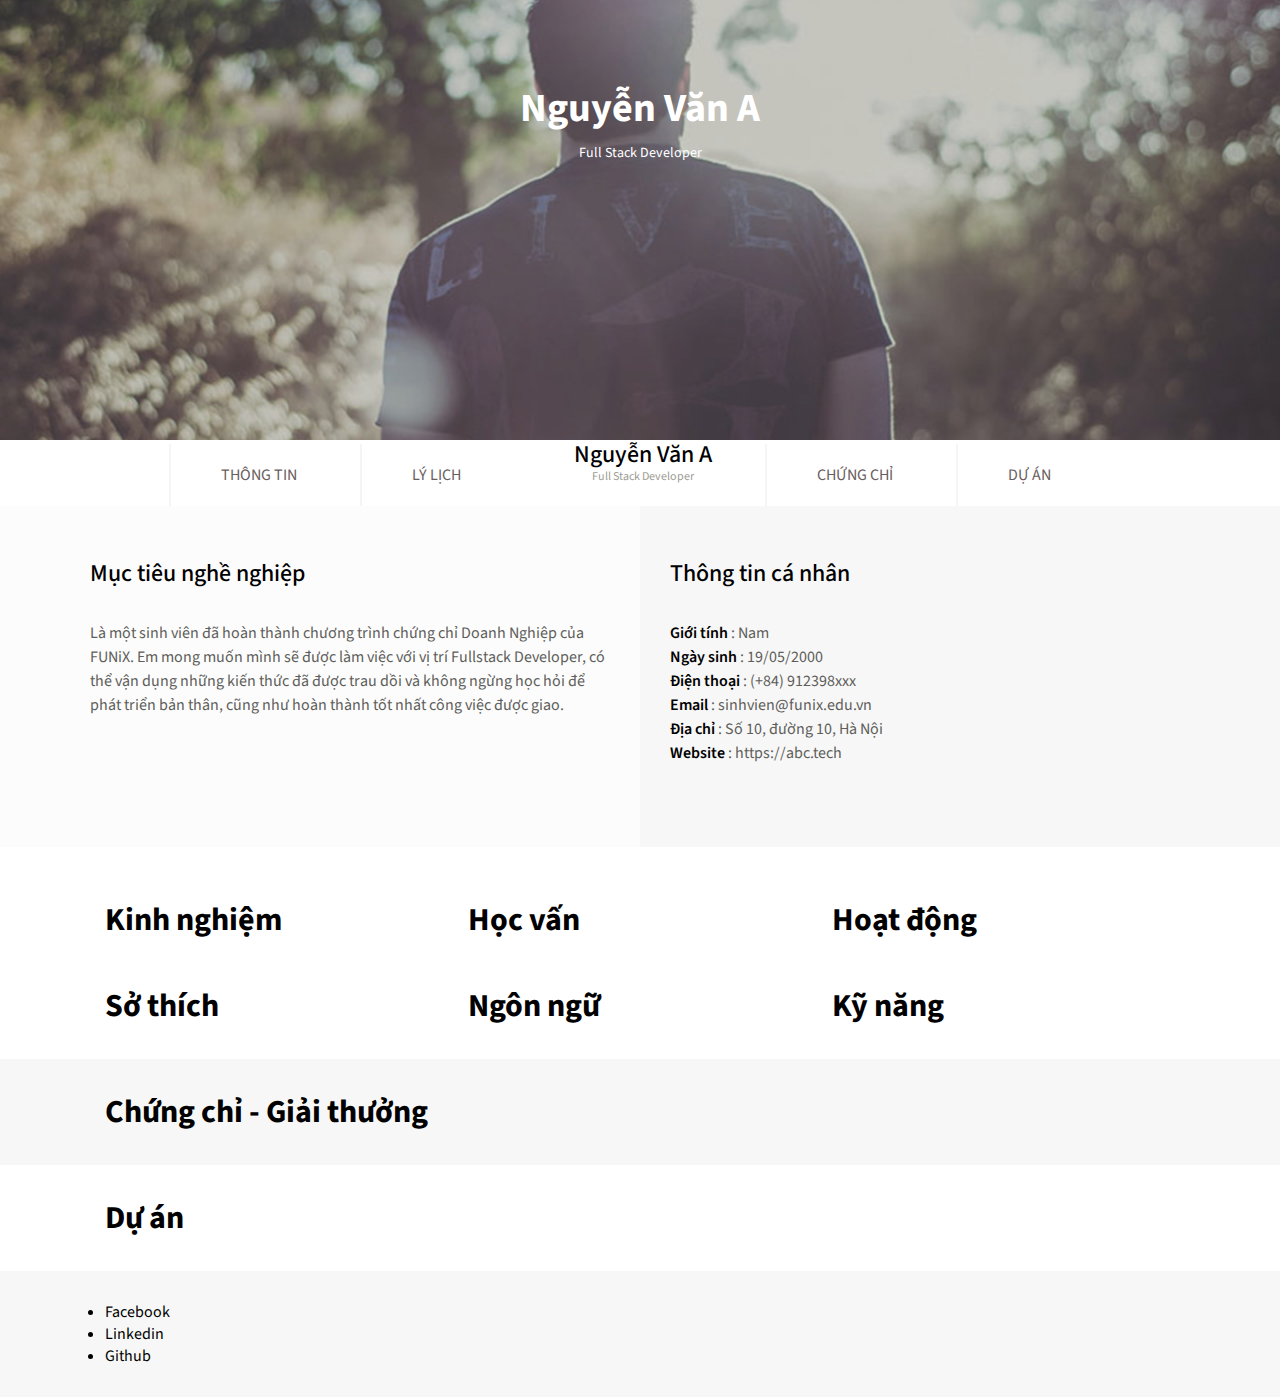
==== commit 1fef7598: "chore: update assignment" ====
--- a/Assignment2/index.html
+++ b/Assignment2/index.html
@@ -38,16 +38,18 @@
 			<a href="#"><span>Dự án</span><i class="fa-sharp fa-solid fa-star"></i></a>
 		</nav>
 	</section>
-	<section id="about" class="bg-grey">
+	<section id="about">
 		<div class="container">
 			<div id="target">
-				<h1 class="section-title">Mục tiêu nghề nghiệp</h1>
-				<p> Là một sinh viên đã hoàn thành chương trình chứng chỉ Doanh Nghiệp của FUNiX. Em mong muốn mình sẽ
-					được làm việc với vị trí <b>Fullstack Developer</b>, có thể vận dụng những kiến thức đã được trau
-					dồi và không ngừng học hỏi để phát triển bản thân, cũng như hoàn thành tốt nhất công việc được giao.
-				</p>
+				<div class="container-target">
+					<h1 class="section-title">Mục tiêu nghề nghiệp</h1>
+					<p> Là một sinh viên đã hoàn thành chương trình chứng chỉ Doanh Nghiệp của FUNiX. Em mong muốn mình sẽ
+						được làm việc với vị trí Fullstack Developer, có thể vận dụng những kiến thức đã được trau
+						dồi và không ngừng học hỏi để phát triển bản thân, cũng như hoàn thành tốt nhất công việc được giao.
+					</p>
+				</div>
 			</div>
-			<div id="personal-info">
+			<div id="personal-info" class="bg-grey">
 				<h1 class="section-title">Thông tin cá nhân</h1>
 				<ul class="mt-40 info">
 					<li><span>Giới tính</span> : Nam</li>
@@ -57,6 +59,21 @@
 					<li><span>Địa chỉ</span> : Số 10, đường 10, Hà Nội</li>
 					<li><span>Website</span> : https://abc.tech</li>
 				</ul>
+				<div class="icons-personal-info">
+					<a href="#">
+						<i class="fa-brands fa-twitter"></i>
+					</a>
+					<a href="#">
+						<i class="fa-brands fa-facebook-f"></i>
+					</a>
+					<a href="#">
+						<i class="fa-brands fa-google-plus-g"></i>
+					</a>
+					
+					<a href="#">
+						<i class="fa-brands fa-linkedin-in"></i>
+					</a>
+				</div>
 			</div>
 		</div>
 	</section>
--- a/Assignment2/css/style.css
+++ b/Assignment2/css/style.css
@@ -87,12 +87,23 @@
     display: grid;
     grid-template-columns: 1fr 1fr;
     padding: 0px;
+    margin: 0;
+    width: 100%;
 }
 #about .container > div {
-    padding: 40px 20px;
+    padding: 50px 30px;
 }
 #target {
-    background-color: #f7f7f7;
+    background-color: #d1cccc0f;
+}
+#target .container-target {
+    max-width: 520px;
+    float: right;
+}
+#target p {
+    font-size: 16px;
+    color: rgb(94, 94, 91);
+    line-height: 24px;
 }
 #about .container > div .section-title {
     font-size: 24px;
@@ -102,4 +113,28 @@
 }
 #personal-info .info {
     list-style: none;
+    margin-bottom: 10px;
+}
+#personal-info .info li {
+    font-size: 16px;
+    line-height: 24px;
+    color: rgb(94, 94, 91);
+}
+#personal-info .info li span{
+    font-weight: 600;
+    color: black;
+}
+.icons-personal-info a {
+    margin-right: 10px;
+    display: inline-block;
+}
+.icons-personal-info i{
+    font-size: 12px;
+    cursor: pointer;
+    color: #0079bc;
+}
+#job-info .container {
+    display: grid;
+    grid-template-columns: 1fr 1fr 1fr;
+    gap: 20px;
 }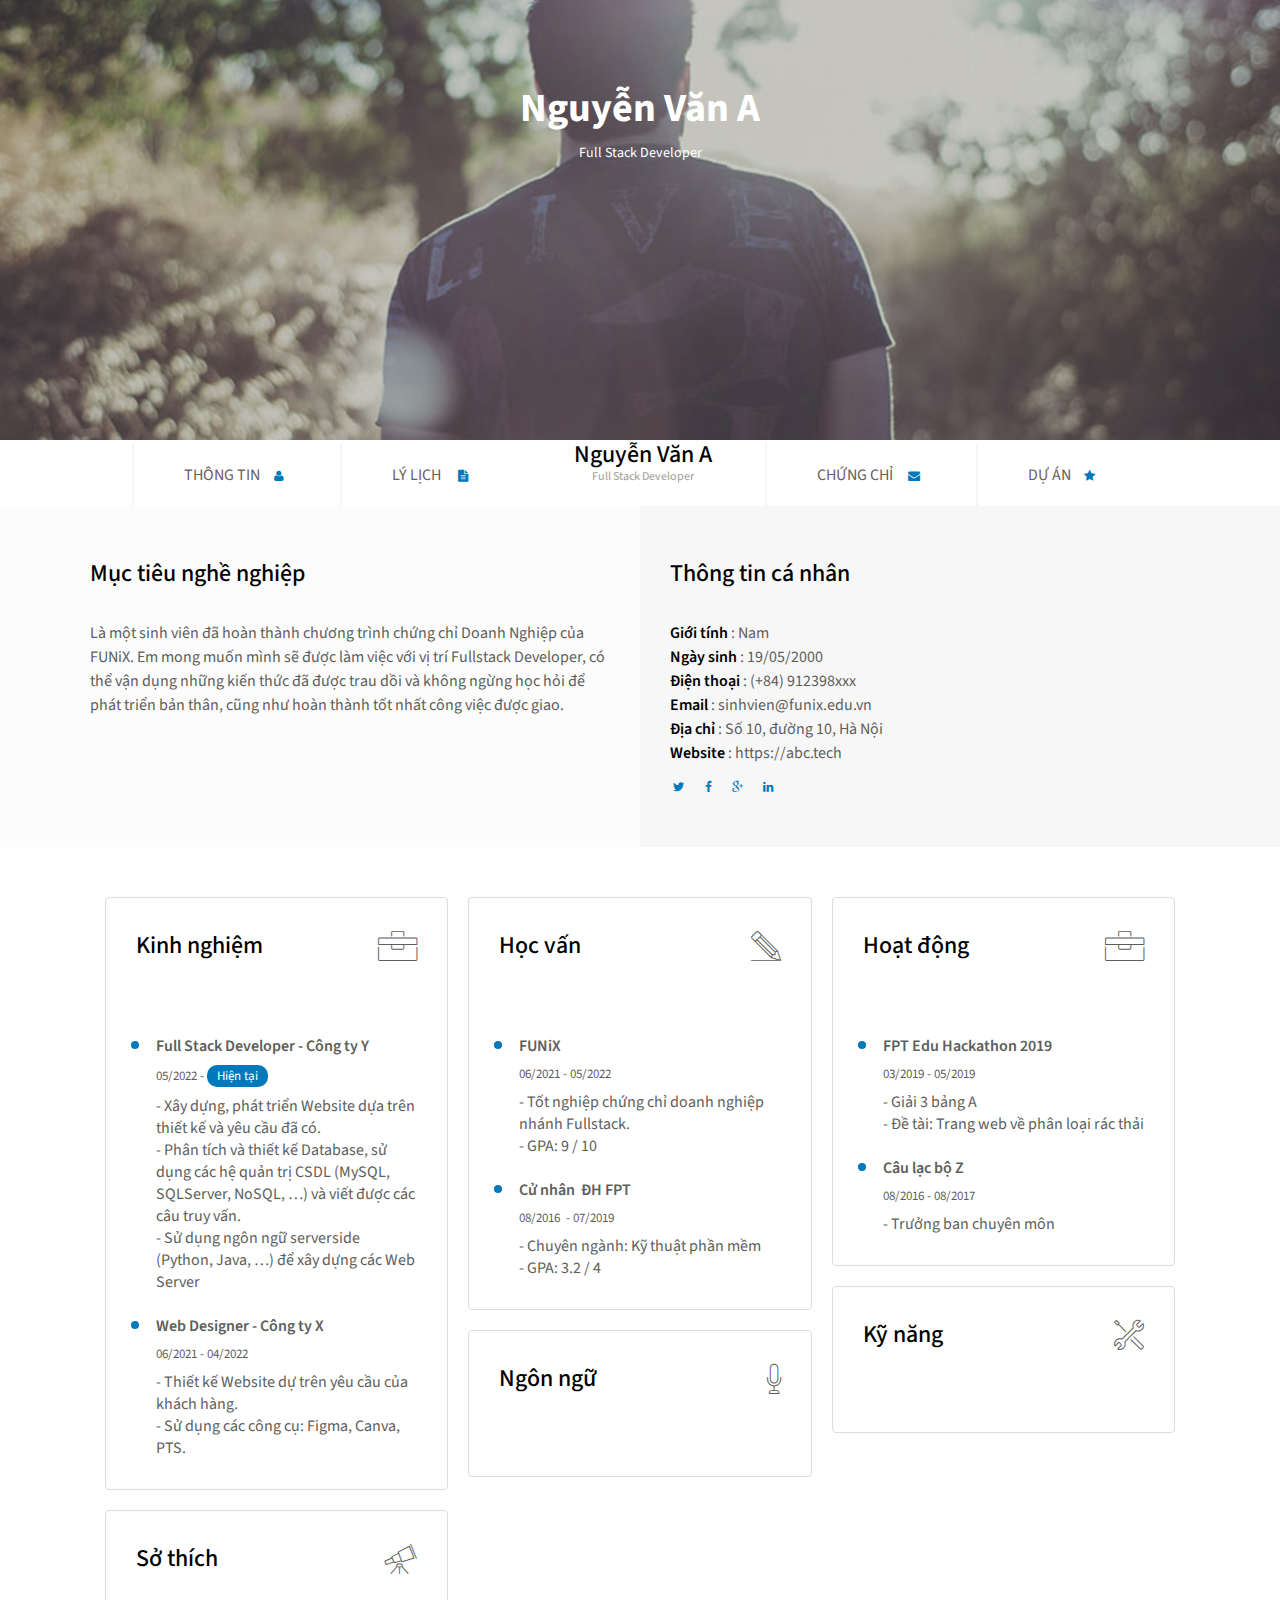
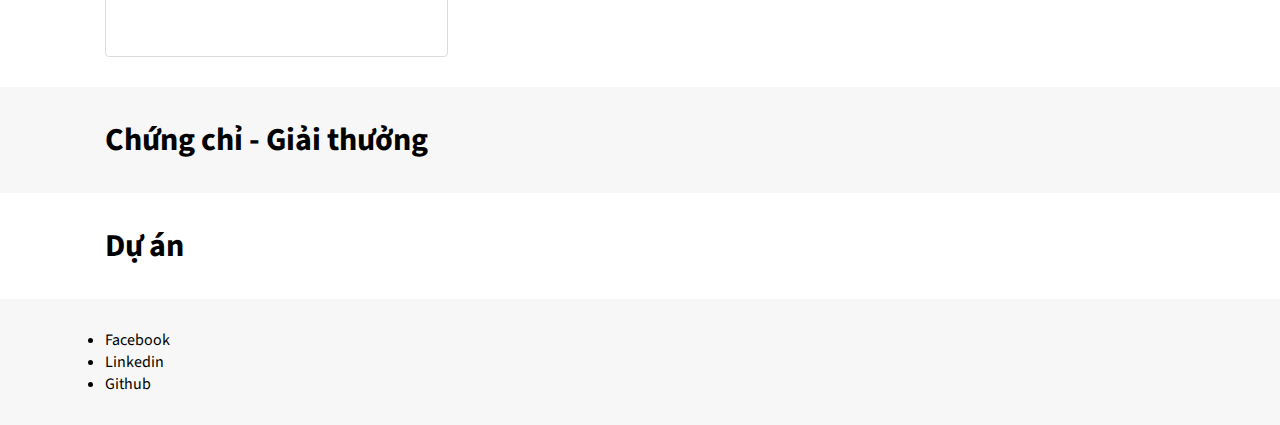
==== commit 1e10726d: "update" ====
--- a/Assignment2/index.html
+++ b/Assignment2/index.html
@@ -8,9 +8,6 @@
 	<link rel="preconnect" href="https://fonts.googleapis.com">
 	<link rel="preconnect" href="https://fonts.googleapis.com">
 	<link rel="preconnect" href="https://fonts.gstatic.com" crossorigin>
-	<link rel="stylesheet" href="https://cdnjs.cloudflare.com/ajax/libs/font-awesome/6.2.1/css/all.min.css"
-		integrity="sha512-MV7K8+y+gLIBoVD59lQIYicR65iaqukzvf/nwasF0nqhPay5w/9lJmVM2hMDcnK1OnMGCdVK+iQrJ7lzPJQd1w=="
-		crossorigin="anonymous" referrerpolicy="no-referrer" />
 	<link
 		href="https://fonts.googleapis.com/css2?family=Roboto:ital,wght@0,100;0,300;0,400;0,500;0,700;0,900;1,100;1,300;1,400;1,500;1,700;1,900&family=Source+Sans+Pro:ital,wght@0,200;0,300;0,400;0,600;0,700;0,900;1,200;1,300;1,400;1,600;1,700;1,900&display=swap"
 		rel="stylesheet">
@@ -28,14 +25,14 @@
 	</div>
 	<section id="nav-bar">
 		<nav class="container">
-			<a href="#"><span>Thông tin</span> <i class="fa-solid fa-user"></i></a>
-			<a href="#"><span>Lý lịch</span> <i class="fa-solid fa-file-invoice"></i></i></a>
+			<a href="#"><span>Thông tin</span><i class="icon-user"></i></a>
+			<a href="#"><span>Lý lịch</span> <i class="icon-doc-text-inv"></i></a>
 			<a href="#">
 				<h2>Nguyễn Văn A</h2>
 				<span>Full Stack Developer</span>
 			</a>
-			<a href="#"><span>Chứng chỉ</span> <i class="fa-sharp fa-solid fa-envelope "></i></a>
-			<a href="#"><span>Dự án</span><i class="fa-sharp fa-solid fa-star"></i></a>
+			<a href="#"><span>Chứng chỉ</span> <i class="icon-mail-alt"></i></a>
+			<a href="#"><span>Dự án</span><i class="icon-star-1"></i></a>
 		</nav>
 	</section>
 	<section id="about">
@@ -43,10 +40,10 @@
 			<div id="target">
 				<div class="container-target">
 					<h1 class="section-title">Mục tiêu nghề nghiệp</h1>
-					<p> Là một sinh viên đã hoàn thành chương trình chứng chỉ Doanh Nghiệp của FUNiX. Em mong muốn mình sẽ
-						được làm việc với vị trí Fullstack Developer, có thể vận dụng những kiến thức đã được trau
-						dồi và không ngừng học hỏi để phát triển bản thân, cũng như hoàn thành tốt nhất công việc được giao.
-					</p>
+					<p> Là một sinh viên đã hoàn thành chương trình chứng chỉ Doanh Nghiệp của FUNiX. Em mong muốn mình
+						sẽ được làm việc với vị trí Fullstack Developer, có thể vận dụng những kiến thức đã được trau
+						dồi và không ngừng học hỏi để phát triển bản thân, cũng như hoàn thành tốt nhất công việc được
+						giao. </p>
 				</div>
 			</div>
 			<div id="personal-info" class="bg-grey">
@@ -61,17 +58,16 @@
 				</ul>
 				<div class="icons-personal-info">
 					<a href="#">
-						<i class="fa-brands fa-twitter"></i>
+						<i class="icon-twitter"></i>
 					</a>
 					<a href="#">
-						<i class="fa-brands fa-facebook-f"></i>
+						<i class="icon-facebook"></i>
 					</a>
 					<a href="#">
-						<i class="fa-brands fa-google-plus-g"></i>
+						<i class="icon-gplus"></i>
 					</a>
-					
 					<a href="#">
-						<i class="fa-brands fa-linkedin-in"></i>
+						<i class="icon-linkedin"></i>
 					</a>
 				</div>
 			</div>
@@ -79,23 +75,90 @@
 	</section>
 	<section id="job-info">
 		<div class="container">
-			<div style="margin-top: 20px">
-				<h1>Kinh nghiệm</h1>
+			<div>
+				<div class="box-job-info">
+					<div class="title-job-info">
+						<h2>Kinh nghiệm</h2>
+						<i class="ic-toolbox"></i>
+					</div>
+					<ul class="list-job-info">
+						<li>
+							<p class="name-company">Full Stack Developer - Công ty Y</p>
+							<p class="time-company">05/2022 - <span class="now">Hiện tại</span></p>
+							<p> -­ Xây dựng, phát triển Website dựa trên thiết kế và yêu cầu đã có. </p>
+							<p> - Phân tích và thiết kế Database, sử dụng các hệ quản trị CSDL (MySQL, SQLServer, NoSQL,
+								…) và viết được các câu truy vấn. </p>
+							<p> - Sử dụng ngôn ngữ server­side (Python, Java, …) để xây dựng các Web Server </p>
+						</li>
+						<li>
+							<p class="name-company">Web Designer - Công ty X</p>
+							<p class="time-company">06/2021 - ­04/2022</span></p>
+							<p> -­ Thiết kế Website dự trên yêu cầu của khách hàng. </p>
+							<p> - Sử dụng các công cụ: Figma, Canva, PTS. </p>
+						</li>
+					</ul>
+				</div>
+				<div class="box-job-info">
+					<div class="title-job-info">
+						<h2>Sở thích</h2>
+						<i class="ic-telescope"></i>
+					</div>
+				</div>
 			</div>
-			<div style="margin-top: 20px">
-				<h1>Học vấn</h1>
+			<div>
+				<div class="box-job-info">
+					<div class="title-job-info">
+						<h2>Học vấn</h2>
+						<i class="ic-pencil"></i>
+					</div>
+					<ul class="list-job-info">
+						<li>
+							<p class="name-company">FUNiX</p>
+							<p class="time-company">06/2021 - 05/2022</p>
+							<p> -­ Tốt nghiệp chứng chỉ doanh nghiệp nhánh Fullstack. </p>
+							<p> - GPA: 9 / 10 </p>
+						</li>
+						<li>
+							<p class="name-company">Cử nhân ­ ĐH FPT</p>
+							<p class="time-company">08/2016 ­ - 07/2019</p>
+							<p> -­ Chuyên ngành: Kỹ thuật phần mềm </p>
+							<p> - GPA: 3.2 / 4 </p>
+						</li>
+					</ul>
+				</div>
+				<div class="box-job-info">
+					<div class="title-job-info">
+						<h2>Ngôn ngữ</h2>
+						<i class="ic-mic"></i>
+					</div>
+				</div>
 			</div>
-			<div style="margin-top: 20px">
-				<h1>Hoạt động</h1>
-			</div>
-			<div style="margin-top: 20px">
-				<h1>Sở thích</h1>
-			</div>
-			<div style="margin-top: 20px">
-				<h1>Ngôn ngữ</h1>
-			</div>
-			<div style="margin-top: 20px">
-				<h1>Kỹ năng</h1>
+			<div>
+				<div class="box-job-info">
+					<div class="title-job-info">
+						<h2>Hoạt động</h2>
+						<i class="ic-toolbox"></i>
+					</div>
+					<ul class="list-job-info">
+						<li>
+							<p class="name-company">FPT Edu Hackathon 2019</p>
+							<p class="time-company">03/2019 - 05/2019 </p>
+							<p> -­ Giải 3 bảng A </p>
+							<p> - Đề tài: Trang web về phân loại rác thải </p>
+						</li>
+						<li>
+							<p class="name-company">Câu lạc bộ Z</p>
+							<p class="time-company">08/2016 - 08/2017</p>
+							<p> -­ Trưởng ban chuyên môn </p>
+						</li>
+					</ul>
+				</div>
+				<div class="box-job-info">
+					<div class="title-job-info">
+						<h2>Kỹ năng</h2>
+						<i class="ic-tools-2"></i>
+					</div>
+				</div>
 			</div>
 		</div>
 	</section>
--- a/Assignment2/css/style.css
+++ b/Assignment2/css/style.css
@@ -137,4 +137,58 @@
     display: grid;
     grid-template-columns: 1fr 1fr 1fr;
     gap: 20px;
+}
+.box-job-info {
+    padding: 30px;
+    border: 1px solid gainsboro;
+    border-radius: 4px;
+    margin-top: 20px;
+}
+.title-job-info {
+    display: flex;
+    justify-content: space-between;
+    align-items: center;
+    margin-bottom: 50px;
+}
+.title-job-info h2 {
+    font-size: 24px;
+    font-weight: 500;
+}
+.title-job-info i{
+    font-size: 30px;
+    color: rgb(94, 94, 91);
+}
+.list-job-info {
+    list-style: none;
+    margin-left: 20px;
+}
+.name-company {
+    font-weight: 600;
+}
+.time-company {
+    font-size: 13px;
+    margin: 8px 0;
+}
+.list-job-info .now {
+    background-color: #0079bc;
+    padding: 2px 10px;
+    font-size: 13px;
+    display: inline-block;
+    color: white;
+    border-radius: 10px;
+}
+.list-job-info li {
+    font-size: 16px;
+    color: rgb(94, 94, 91);
+}
+.list-job-info li::before {
+    content: '';
+    display: inline-block;
+    width: 8px;
+    position: relative;
+    height: 8px;
+    left: -25px;
+    top: 20px;
+    background-color: #0079bc;
+    border-radius: 100%;
 }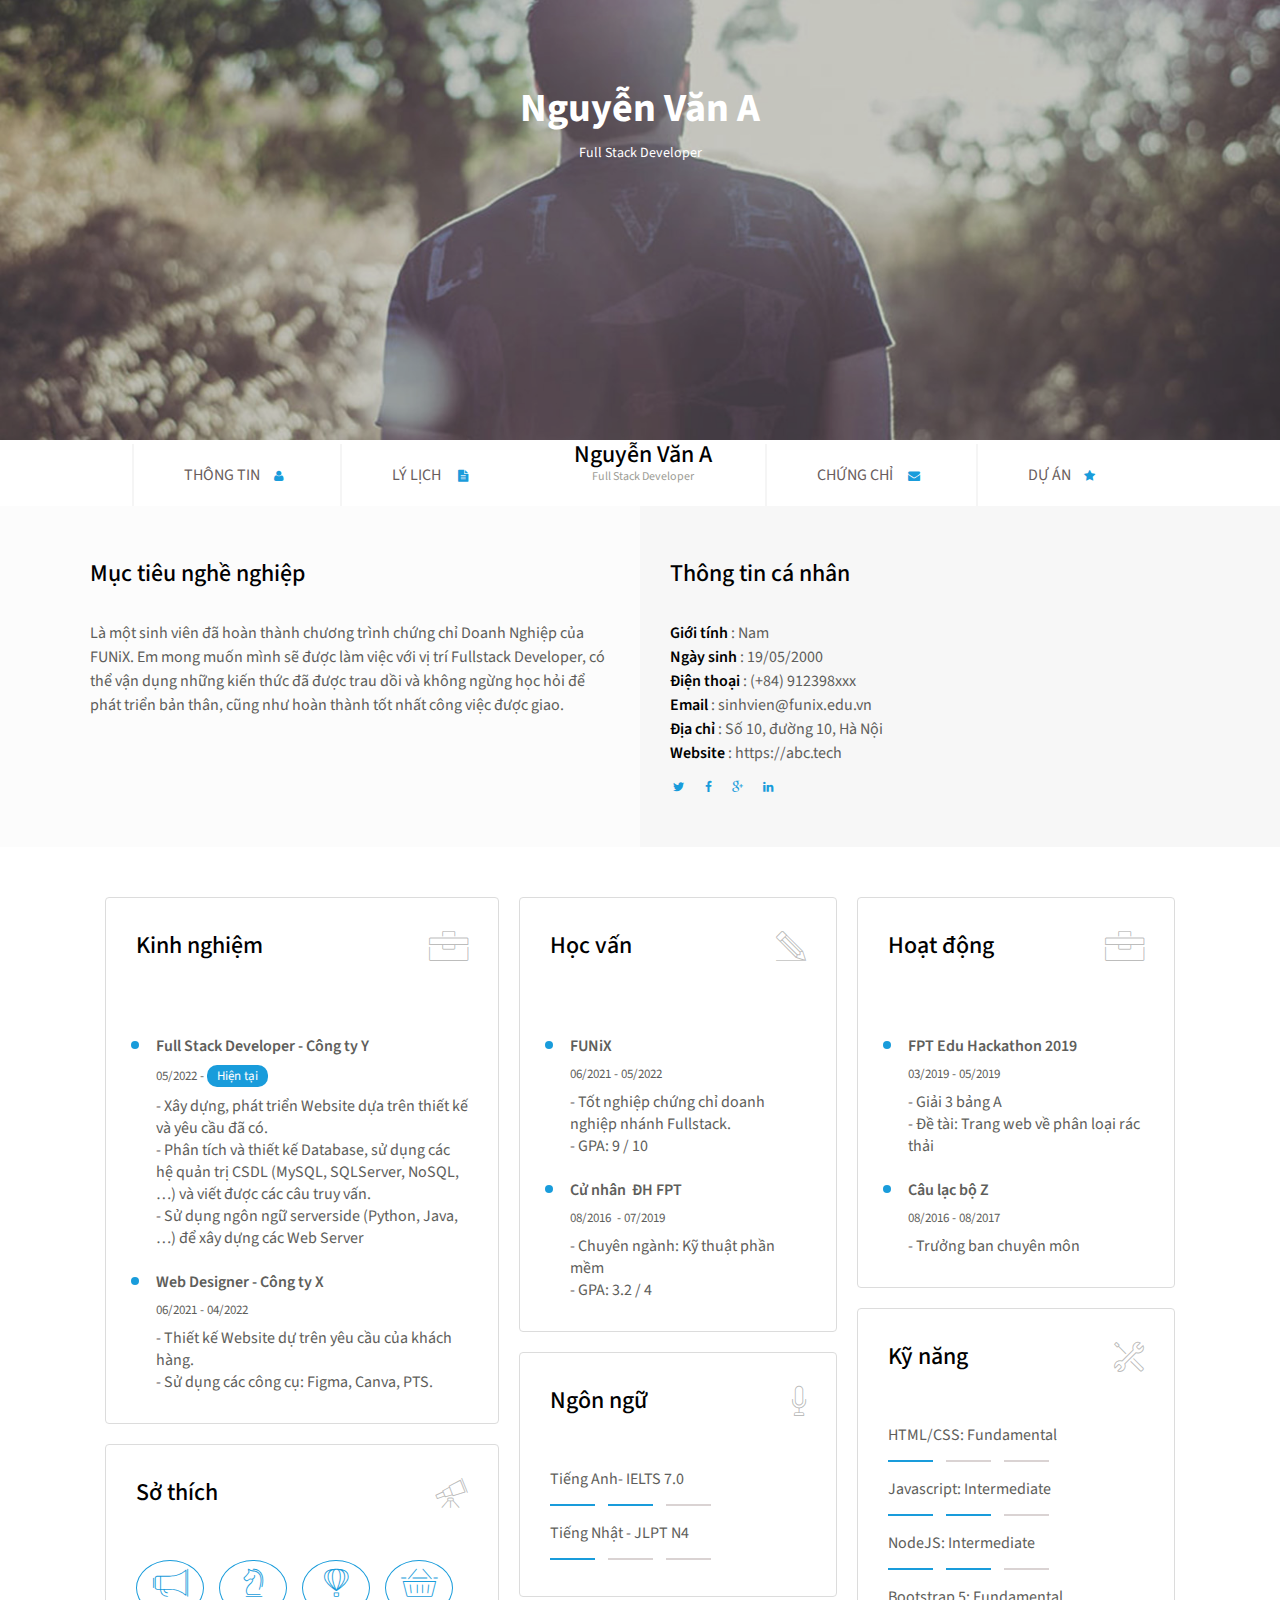
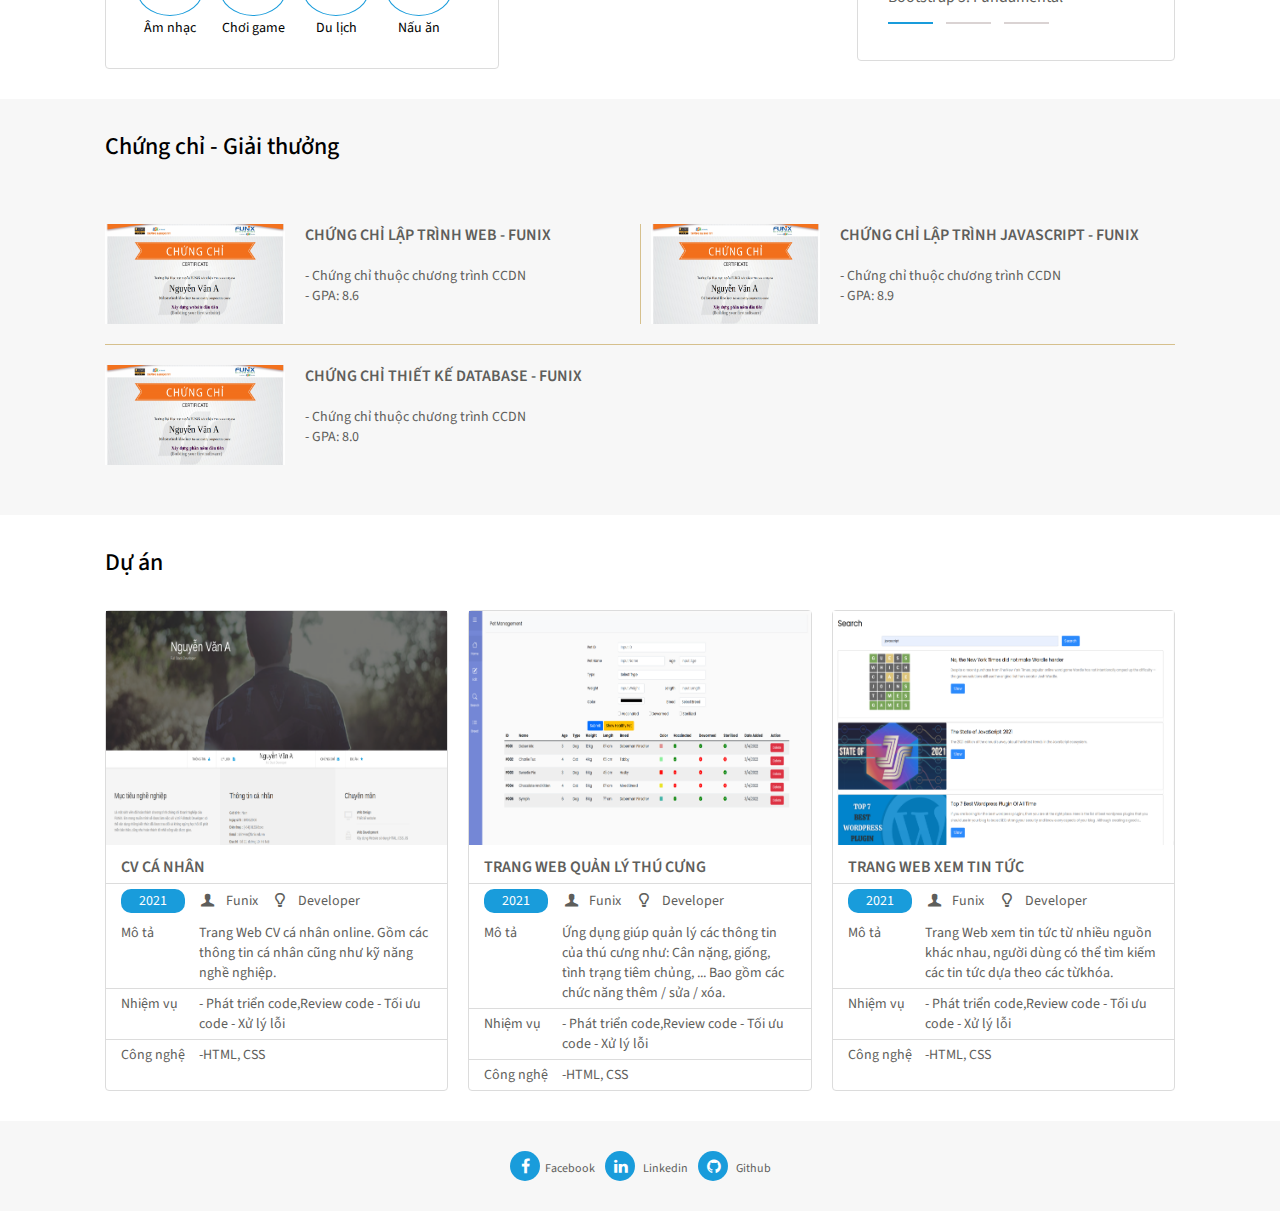
==== commit edf6b5e4: "chore: update assignment 2" ====
--- a/Assignment2/index.html
+++ b/Assignment2/index.html
@@ -103,6 +103,32 @@
 						<h2>Sở thích</h2>
 						<i class="ic-telescope"></i>
 					</div>
+					<div class="interests">
+						<div class="item-interests">
+							<div>
+								<i class="ic-megaphone"></i>
+							</div>
+							<span>Âm nhạc</span>
+						</div>
+						<div class="item-interests">
+							<div>
+								<i class="ic-strategy"></i>
+							</div>
+							<span>Chơi game</span>
+						</div>
+						<div class="item-interests">
+							<div>
+								<i class="ic-hotairballoon"></i>
+							</div>
+							<span>Du lịch</span>
+						</div>
+						<div class="item-interests">
+							<div>
+								<i class="ic-basket"></i>
+							</div>
+							<span>Nấu ăn</span>
+						</div>
+					</div>
 				</div>
 			</div>
 			<div>
@@ -131,6 +157,14 @@
 						<h2>Ngôn ngữ</h2>
 						<i class="ic-mic"></i>
 					</div>
+					<p class="titles-name"> Tiếng Anh- IELTS 7.0 </p>
+					<span class="rank-active"></span>
+					<span class="rank-active"></span>
+					<span class="rank-inactive"></span>
+					<p class="titles-name"> Tiếng Nhật - JLPT N4 </p>
+					<span class="rank-active"></span>
+					<span class="rank-inactive"></span>
+					<span class="rank-inactive"></span>
 				</div>
 			</div>
 			<div>
@@ -158,6 +192,22 @@
 						<h2>Kỹ năng</h2>
 						<i class="ic-tools-2"></i>
 					</div>
+					<p class="titles-name">HTML/CSS: Fundamental</p>
+					<span class="rank-active"></span>
+					<span class="rank-inactive"></span>
+					<span class="rank-inactive"></span>
+					<p class="titles-name"> Javascript: Intermediate </p>
+					<span class="rank-active"></span>
+					<span class="rank-active"></span>
+					<span class="rank-inactive"></span>
+					<p class="titles-name"> NodeJS: Intermediate </p>
+					<span class="rank-active"></span>
+					<span class="rank-active"></span>
+					<span class="rank-inactive"></span>
+					<p class="titles-name"> Bootstrap 5: Fundamental </p>
+					<span class="rank-active"></span>
+					<span class="rank-inactive"></span>
+					<span class="rank-inactive"></span>
 				</div>
 			</div>
 		</div>
@@ -165,19 +215,138 @@
 	<section id="certificate" class="bg-grey">
 		<div class="container">
 			<h1 class="section-title"> Chứng chỉ - Giải thưởng </h1>
+			<div class="box-certificate">
+				<div class="certificate-top">
+					<div class="item-certificate">
+						<img src="./images/Cert_WEB.png" alt="web">
+						<div class="content-item-certificate">
+							<h3>Chứng chỉ lập trình Web - Funix</h3>
+							<p>- Chứng chỉ thuộc chương trình CCDN</p>
+							<p>- GPA: 8.6</p>
+						</div>
+					</div>
+					<div class="item-certificate">
+						<img src="./images/Cert_PRF.png" alt="Javascript">
+						<div class="content-item-certificate">
+							<h3>Chứng chỉ lập trình Javascript - Funix</h3>
+							<p>- Chứng chỉ thuộc chương trình CCDN</p>
+							<p>- GPA: 8.9</p>
+						</div>
+					</div>
+				</div>
+				<div class="certificate-bottom">
+					<div class="item-certificate">
+						<img src="./images/Cert_PRF.png" alt="database">
+						<div class="content-item-certificate">
+							<h3>Chứng chỉ thiết kế DATABASE - Funix</h3>
+							<p>- Chứng chỉ thuộc chương trình CCDN</p>
+							<p>- GPA: 8.0</p>
+						</div>
+					</div>
+				</div>
+			</div>
 		</div>
 	</section>
 	<section id="project">
 		<div class="container">
 			<h1 class="section-title"> Dự án </h1>
+			<div class="project-box">
+				<div class="project-item">
+					<img src="./images/project_1.png" alt="project1">
+					<div class="content-project">
+						<div class="name-project">
+							<p>CV CÁ NHÂN</p>
+						</div>
+						<div class="time">
+							<p class="time-items year">2021</p>
+							<p><i class="icon-user-1"></i><span>Funix</span></p>
+							<p><i class="icon-lamp"></i><span>Developer</span></p>
+						</div>
+						<div class="description">
+							<span>Mô tả</span>
+							<p>Trang Web CV cá nhân online. Gồm các thông tin cá nhân cũng như kỹ năng nghề nghiệp.</p>
+						</div>
+						<div class="action">
+							<span>Nhiệm vụ</span>
+							<p>- Phát triển code,Review code - Tối ưu code - Xử lý lỗi</p>
+						</div>
+						<div class="tech">
+							<span>Công nghệ</span>
+							<p>-HTML, CSS</p>
+						</div>
+					</div>
+				</div>
+				<div class="project-item">
+					<img src="./images/project_2.png" alt="project1">
+					<div class="content-project">
+						<div class="name-project">
+							<p>TRANG WEB QUẢN LÝ THÚ CƯNG</p>
+						</div>
+						<div class="time">
+							<p class="time-items year">2021</p>
+							<p><i class="icon-user-1"></i><span>Funix</span></p>
+							<p><i class="icon-lamp"></i><span>Developer</span></p>
+						</div>
+						<div class="description">
+							<span>Mô tả</span>
+							<p> Ứng dụng giúp quản lý các thông tin của thú cưng như: Cân nặng, giống, tình trạng tiêm
+								chủng, ... Bao gồm các chức năng thêm / sửa / xóa.</p>
+						</div>
+						<div class="action">
+							<span>Nhiệm vụ</span>
+							<p>- Phát triển code,Review code - Tối ưu code - Xử lý lỗi</p>
+						</div>
+						<div class="tech">
+							<span>Công nghệ</span>
+							<p>-HTML, CSS</p>
+						</div>
+					</div>
+				</div>
+				<div class="project-item">
+					<img src="./images/project_3.png" alt="project1">
+					<div class="content-project">
+						<div class="name-project">
+							<p>TRANG WEB XEM TIN TỨC</p>
+						</div>
+						<div class="time">
+							<p class="time-items year">2021</p>
+							<p><i class="icon-user-1"></i><span>Funix</span></p>
+							<p><i class="icon-lamp"></i><span>Developer</span></p>
+						</div>
+						<div class="description">
+							<span>Mô tả</span>
+							<p>Trang Web xem tin tức từ nhiều nguồn khác nhau, người dùng có thể tìm kiếm các tin tức
+								dựa theo các từkhóa. </p>
+						</div>
+						<div class="action">
+							<span>Nhiệm vụ</span>
+							<p>- Phát triển code,Review code - Tối ưu code - Xử lý lỗi</p>
+						</div>
+						<div class="tech">
+							<span>Công nghệ</span>
+							<p>-HTML, CSS</p>
+						</div>
+					</div>
+				</div>
+			</div>
 		</div>
 	</section>
 	<section id="footer" class="bg-grey">
 		<div class="container">
 			<ul>
-				<li>Facebook</li>
-				<li>Linkedin</li>
-				<li>Github</li>
+				<li>
+					<a href="#">
+						<div><i class="icon-facebook"></i></div><span>Facebook</span>
+					</a>
+				</li>
+				<li><a href="#">
+						<div><i class="icon-linkedin"></i></div> <span>Linkedin</span>
+					</a>
+				</li>
+				<li><a href="#">
+						<div><i class="icon-github-circled"></i></div> <span>Github</span>
+					</a>
+				</li>
 			</ul>
 		</div>
 	</section>
--- a/Assignment2/css/style.css
+++ b/Assignment2/css/style.css
@@ -80,7 +80,7 @@
 #nav-bar nav.container i {
     margin-left: 10px;
     font-size: 12px;
-    color: #0079bc;
+    color: #199cdb;
 }
 /* about */
 #about .container {
@@ -105,7 +105,7 @@
     color: rgb(94, 94, 91);
     line-height: 24px;
 }
-#about .container > div .section-title {
+#about .container > div .section-title, #certificate .container h1.section-title, #project .section-title  {
     font-size: 24px;
     font-weight: 500;
     color: black;
@@ -131,7 +131,7 @@
 .icons-personal-info i{
     font-size: 12px;
     cursor: pointer;
-    color: #0079bc;
+    color: #199cdb;
 }
 #job-info .container {
     display: grid;
@@ -156,7 +156,7 @@
 }
 .title-job-info i{
     font-size: 30px;
-    color: rgb(94, 94, 91);
+    color: rgb(94, 94, 91, 42%);
 }
 .list-job-info {
     list-style: none;
@@ -170,7 +170,7 @@
     margin: 8px 0;
 }
 .list-job-info .now {
-    background-color: #0079bc;
+    background-color: #199cdb;
     padding: 2px 10px;
     font-size: 13px;
     display: inline-block;
@@ -189,6 +189,168 @@
     height: 8px;
     left: -25px;
     top: 20px;
-    background-color: #0079bc;
+    background-color: #199cdb;
     border-radius: 100%;
+}
+.interests {
+    display: flex;
+    justify-content: space-between;
+}
+.interests .item-interests {
+    margin-right: 15px;
+}
+.interests .item-interests div i {
+    display: block;
+    font-size: 28px;
+    color: #199cdb;
+    margin-bottom: 10px;
+    width: 50px;
+}
+.interests .item-interests span {
+    font-size: 14px;
+   display: inline-block;
+   text-align: center;
+   width: 100%;
+}
+.interests .item-interests div {
+    display: flex;
+    justify-content: center;
+    text-align: center;
+    align-items: center;
+    border: 1px solid #199cdb;
+    border-radius: 100%;
+    padding: 8px;
+}
+.rank-active {
+    background: #199cdb;
+    display: inline-block;
+    height: 2px;
+    margin-right: 10px;
+    width: 45px;
+}
+.rank-inactive {
+    background: rgb(218, 211, 211);
+    display: inline-block;
+    height: 2px;
+    margin-right: 10px;
+    width: 45px;
+}
+.titles-name {
+    font-size: 16px;
+    color: rgb(94, 94, 91);
+    margin-top: 10px;
+}
+/* chứng chỉ */
+.box-certificate {
+    margin-top: 40px;
+}
+.certificate-top, .certificate-bottom {
+    display: grid;
+    grid-template-columns: 1fr 1fr;
+}
+.certificate-top {
+    border-bottom: 1px solid #d6c08d;
+}
+.certificate-top .item-certificate:nth-child(2) img {
+    border-left: 1px solid #d6c08d;
+    display: inline-block;
+    padding-left: 10px;
+}
+.item-certificate {
+    display: flex;
+    align-items: flex-start;
+    margin-top: 20px;
+    padding-bottom: 20px;
+}
+.item-certificate img {
+    width: 180px;
+    height: 100px;
+    margin-right: 20px;
+}
+.content-item-certificate h3 {
+    text-transform: uppercase;
+    font-size: 16px;
+    font-weight: 600;
+    color: rgb(94, 94, 91);
+    margin-bottom: 20px;
+}
+.content-item-certificate p {
+    color: rgb(94, 94, 91);
+    font-size: 14px;
+}
+/* project */
+.project-box {
+    display: grid;
+    grid-template-columns: 1fr 1fr 1fr;
+    gap: 20px
+}
+.project-item {
+    border: 1px solid gainsboro;
+    border-radius: 4px;
+}
+.project-item img{
+    width: 100%;
+}
+.name-project {
+    padding: 5px 15px;
+    border-bottom:  1px solid gainsboro;
+}
+.name-project p {
+    text-transform: uppercase;
+    font-size: 16px;
+    color: rgb(94, 94, 91);
+    font-weight: 600;
+}
+.time {
+    padding: 5px 15px;
+}
+.time p{
+    display: inline-block;
+    margin-right: 10px;
+    font-size: 14px;
+    color: rgb(94, 94, 91);
+}
+.time p.year {
+    padding:  2px 18px;
+    background-color: #199cdb;
+    color: white;
+    border-radius: 10px;
+}
+.time p:nth-child(2) i, .time p:nth-child(3) i {
+    display: inline-block;
+    margin-right: 8px;
+}
+.description, .action, .tech {
+    padding: 5px 15px;
+    font-size: 14px;
+    color: rgb(94, 94, 91);
+    display: grid;
+    grid-template-columns: 25% 75%;
+}
+.description, .action {
+    border-bottom:  1px solid gainsboro;
+}
+/* footer */
+#footer .container ul {
+    list-style: none;
+    display: flex;
+    justify-content: center;
+    gap: 10px
+}
+#footer .container ul a {
+    text-decoration: none;
+}
+#footer .container ul a div {
+    display: inline-block;
+    margin-right: 5px;
+    width: 30px;
+    height: 30px;
+    padding: 5px;
+    color: white;
+    background-color: #199cdb;
+    border-radius: 100%;
+}
+#footer .container ul a span{
+    font-size: 12px;
+    color: rgb(94, 94, 91);
 }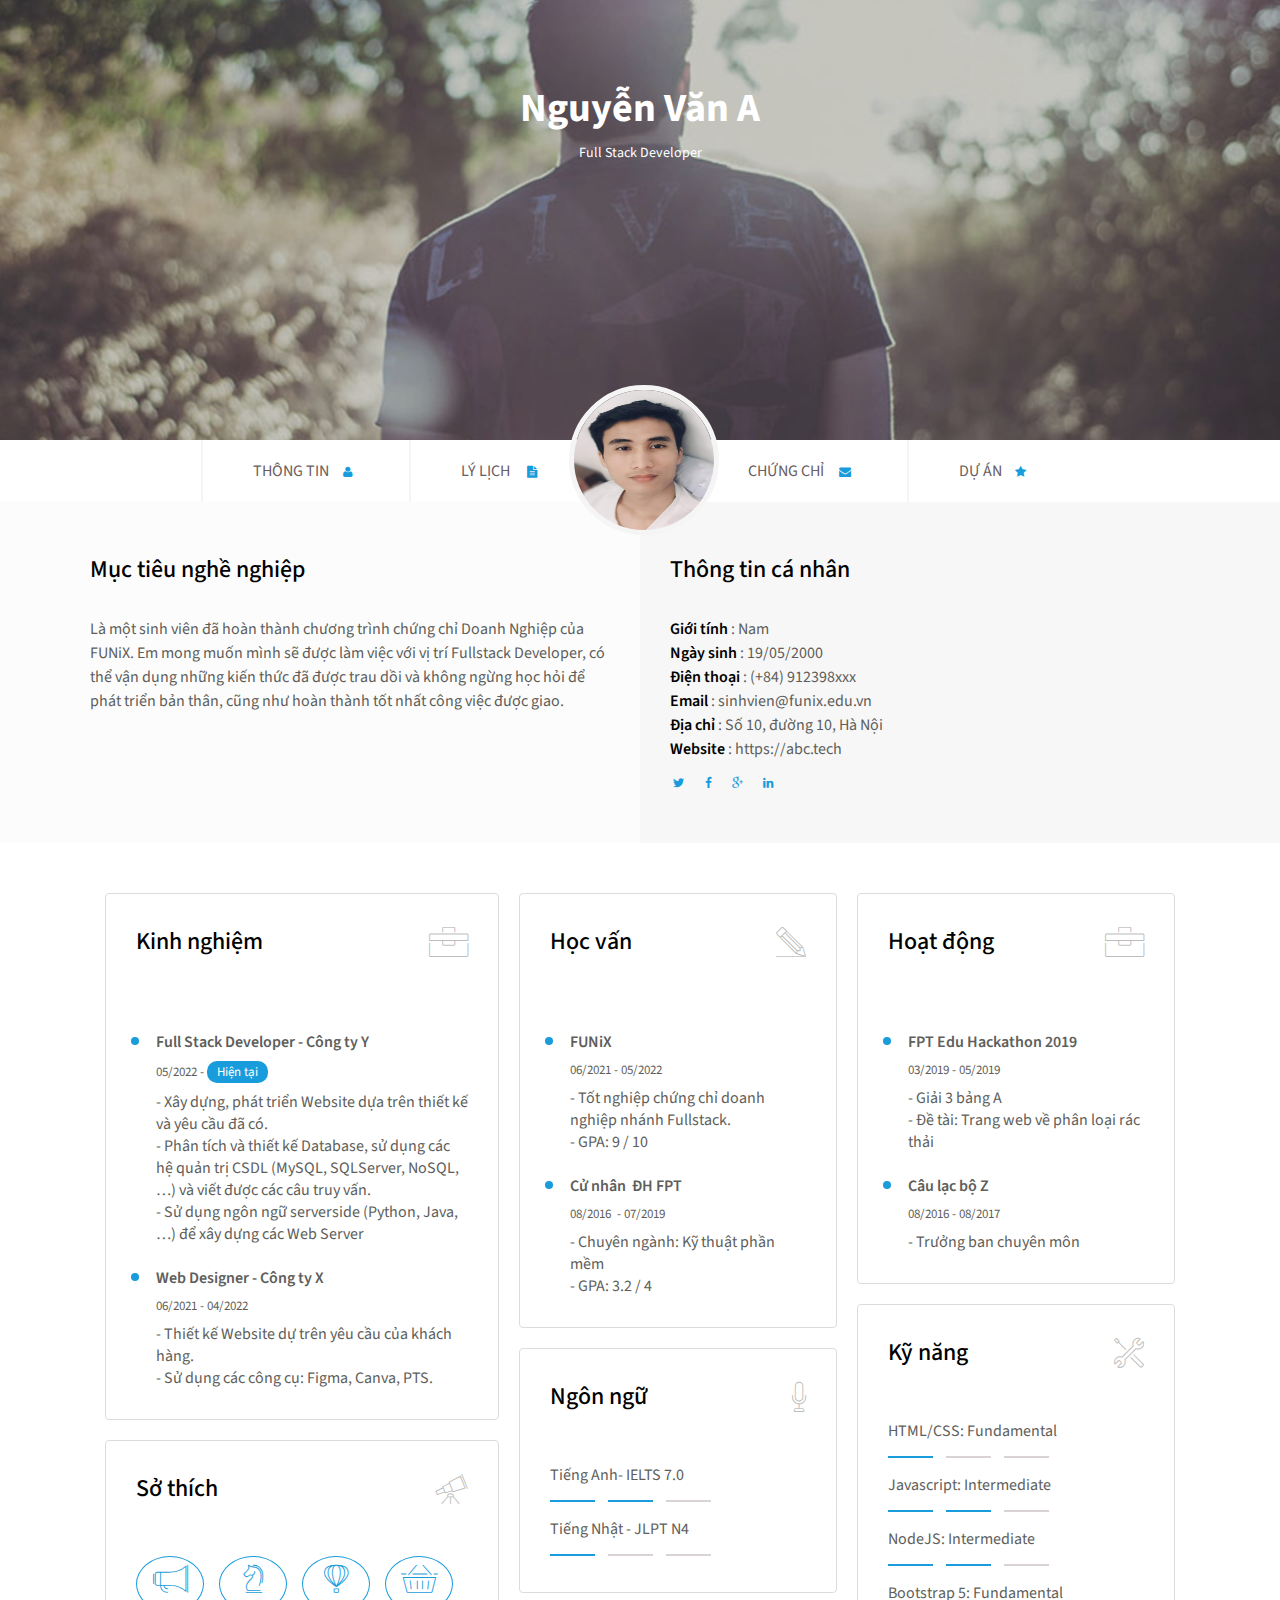
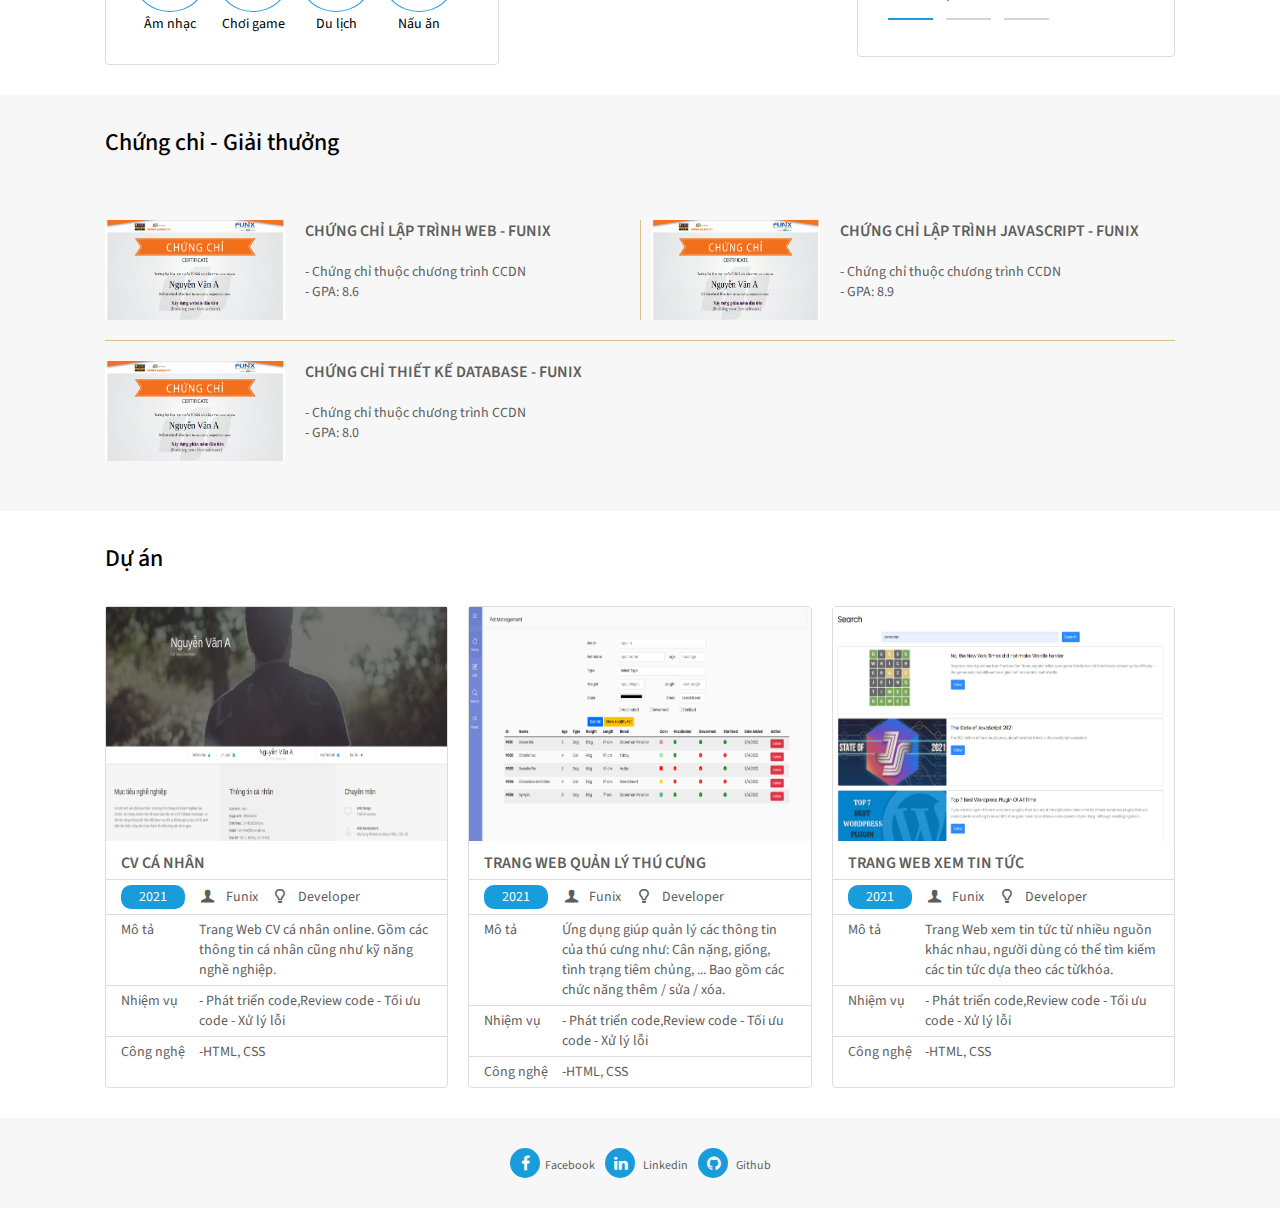
==== commit db9539d4: "update assignment" ====
--- a/Assignment2/index.html
+++ b/Assignment2/index.html
@@ -27,9 +27,8 @@
 		<nav class="container">
 			<a href="#"><span>Thông tin</span><i class="icon-user"></i></a>
 			<a href="#"><span>Lý lịch</span> <i class="icon-doc-text-inv"></i></a>
-			<a href="#">
-				<h2>Nguyễn Văn A</h2>
-				<span>Full Stack Developer</span>
+			<a href="#" class="avatar">
+				<img src="./images/avatar-default.jpg" alt="">
 			</a>
 			<a href="#"><span>Chứng chỉ</span> <i class="icon-mail-alt"></i></a>
 			<a href="#"><span>Dự án</span><i class="icon-star-1"></i></a>
--- a/Assignment2/css/style.css
+++ b/Assignment2/css/style.css
@@ -6,7 +6,9 @@
 body {
     font-family: 'Source Sans Pro', sans-serif;
 }
-
+img {
+    width: 100%;
+}
 .bg-grey {
     background: #f7f7f7;
 }
@@ -82,6 +84,19 @@
     font-size: 12px;
     color: #199cdb;
 }
+.avatar {
+    display: inline-block;
+    position: relative;
+}
+.avatar img {
+    position: absolute;
+    width: 150px;
+    border: 5px solid whitesmoke;
+    border-radius: 100%;
+    top: -81px;
+    left: -24px;
+    height: 150px;
+}
 /* about */
 #about .container {
     display: grid;
@@ -327,7 +342,7 @@
     display: grid;
     grid-template-columns: 25% 75%;
 }
-.description, .action {
+.description, .action, .time {
     border-bottom:  1px solid gainsboro;
 }
 /* footer */
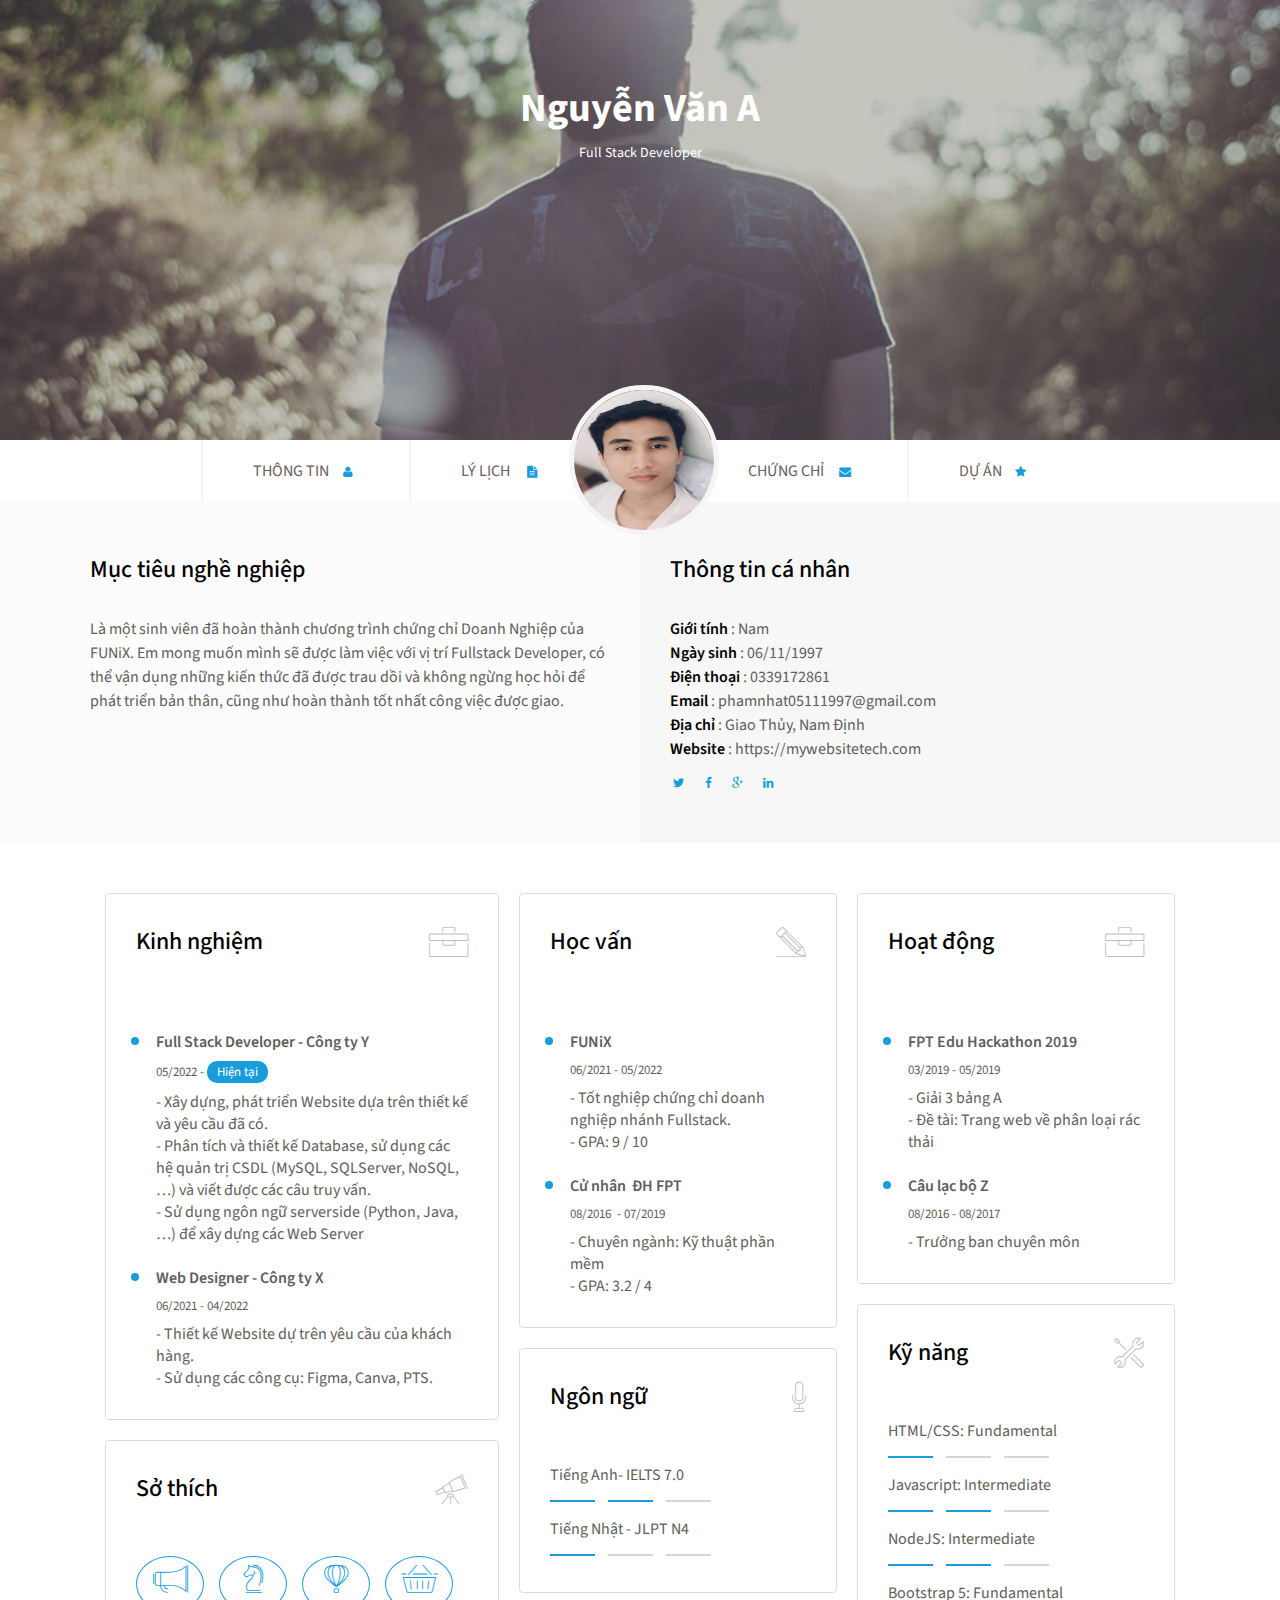
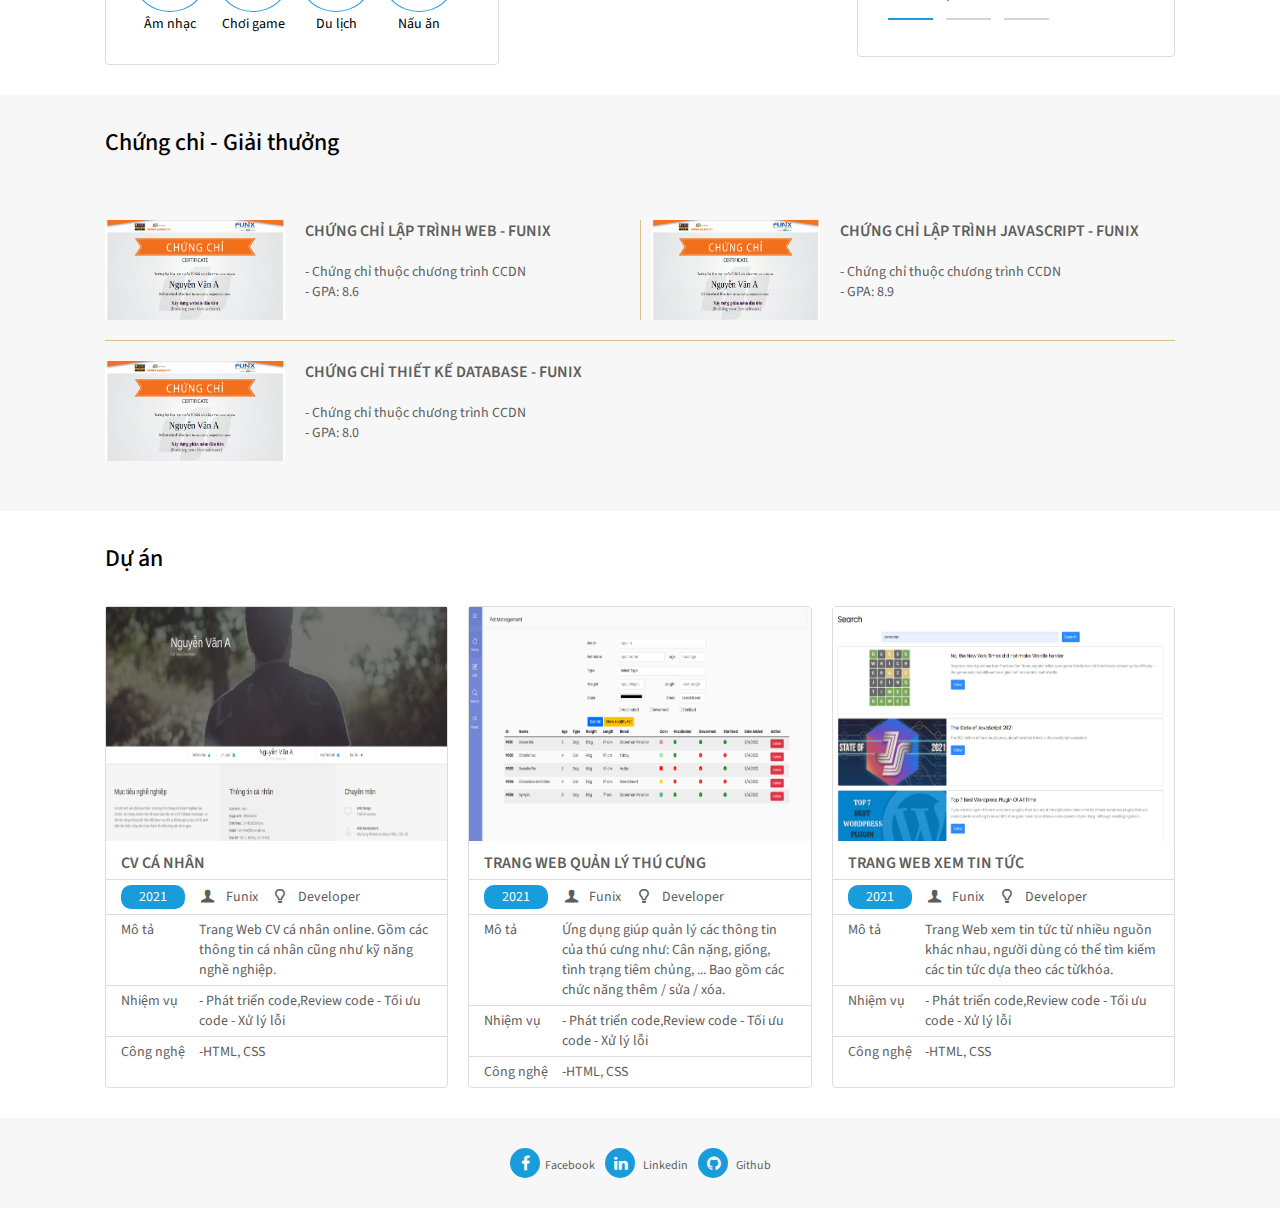
==== commit 5326be09: "chore: update Survey Form" ====
--- a/Assignment2/index.html
+++ b/Assignment2/index.html
@@ -49,11 +49,11 @@
 				<h1 class="section-title">Thông tin cá nhân</h1>
 				<ul class="mt-40 info">
 					<li><span>Giới tính</span> : Nam</li>
-					<li><span>Ngày sinh</span> : 19/05/2000</li>
-					<li><span>Điện thoại</span> : (+84) 912398xxx</li>
-					<li><span>Email</span> : sinhvien@funix.edu.vn</li>
-					<li><span>Địa chỉ</span> : Số 10, đường 10, Hà Nội</li>
-					<li><span>Website</span> : https://abc.tech</li>
+					<li><span>Ngày sinh</span> : 06/11/1997</li>
+					<li><span>Điện thoại</span> : 0339172861</li>
+					<li><span>Email</span> : phamnhat05111997@gmail.com</li>
+					<li><span>Địa chỉ</span> : Giao Thủy, Nam Định</li>
+					<li><span>Website</span> : https://mywebsitetech.com</li>
 				</ul>
 				<div class="icons-personal-info">
 					<a href="#">
